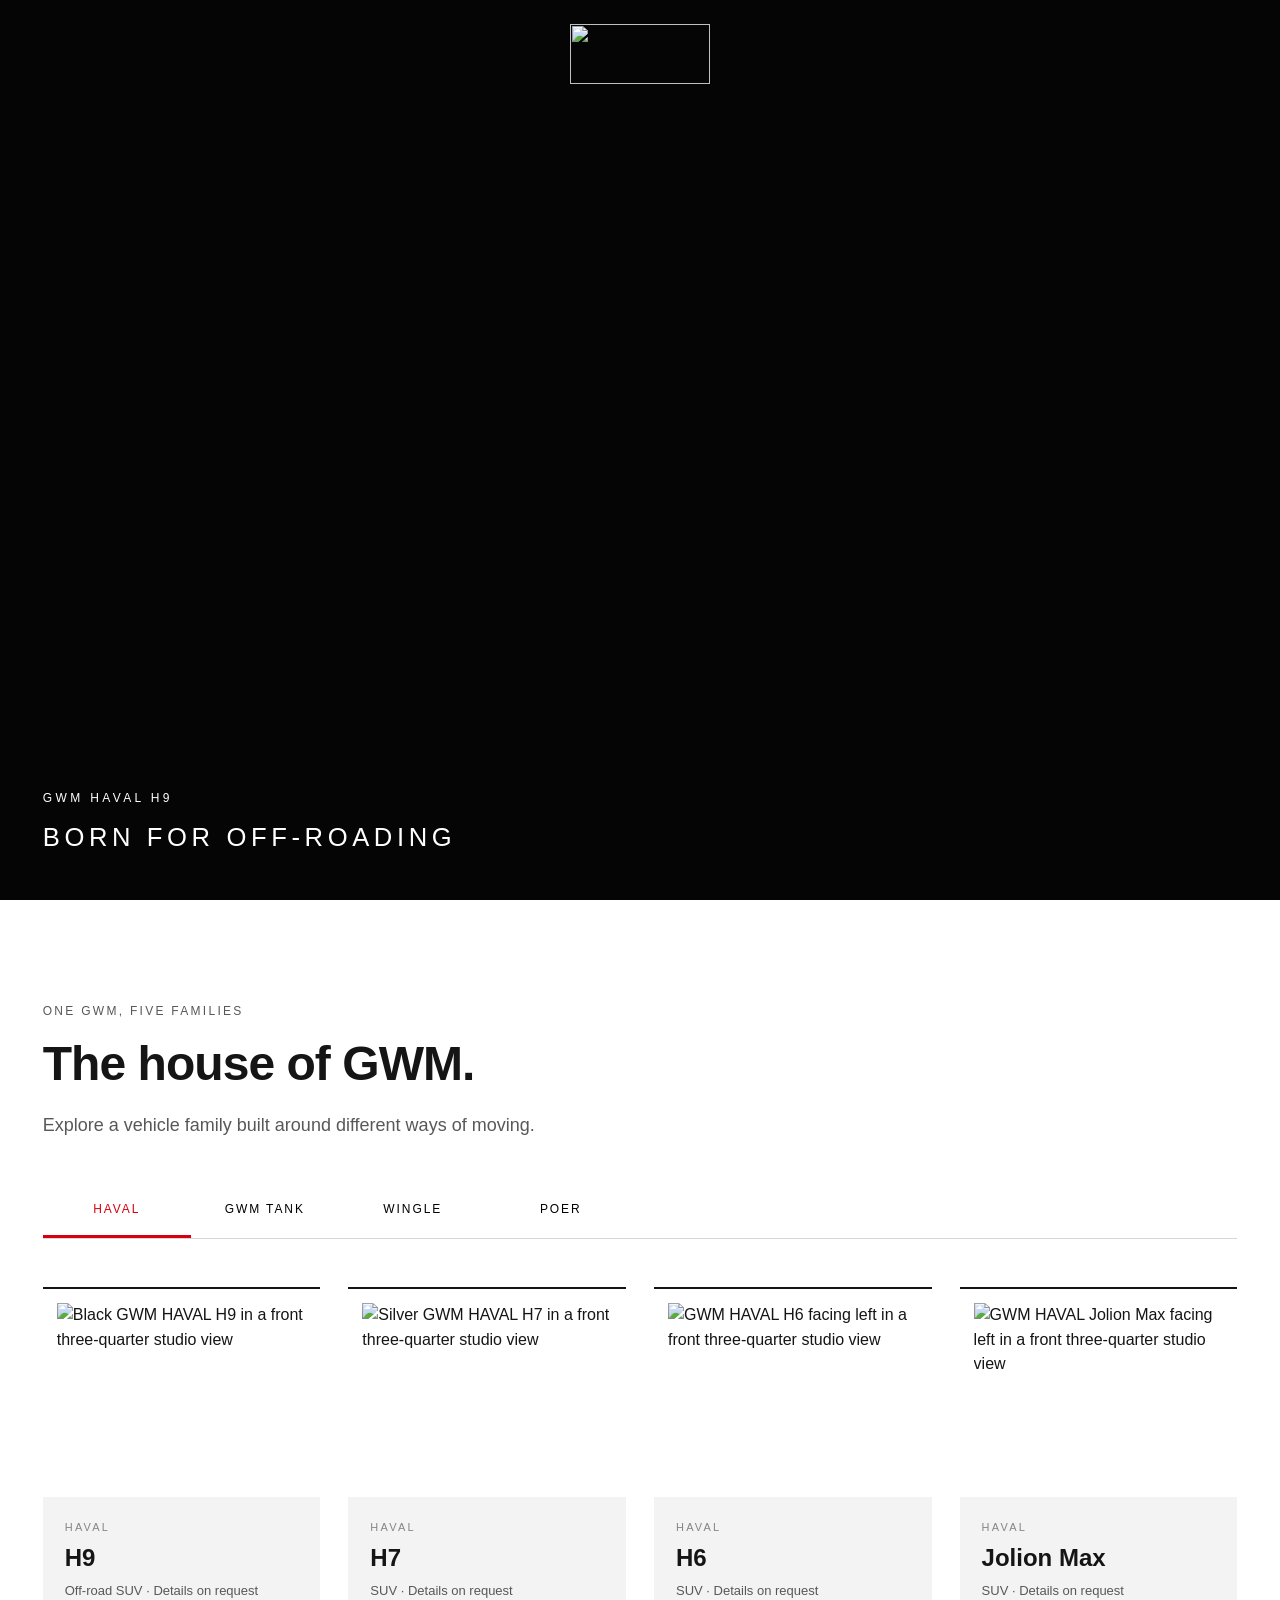
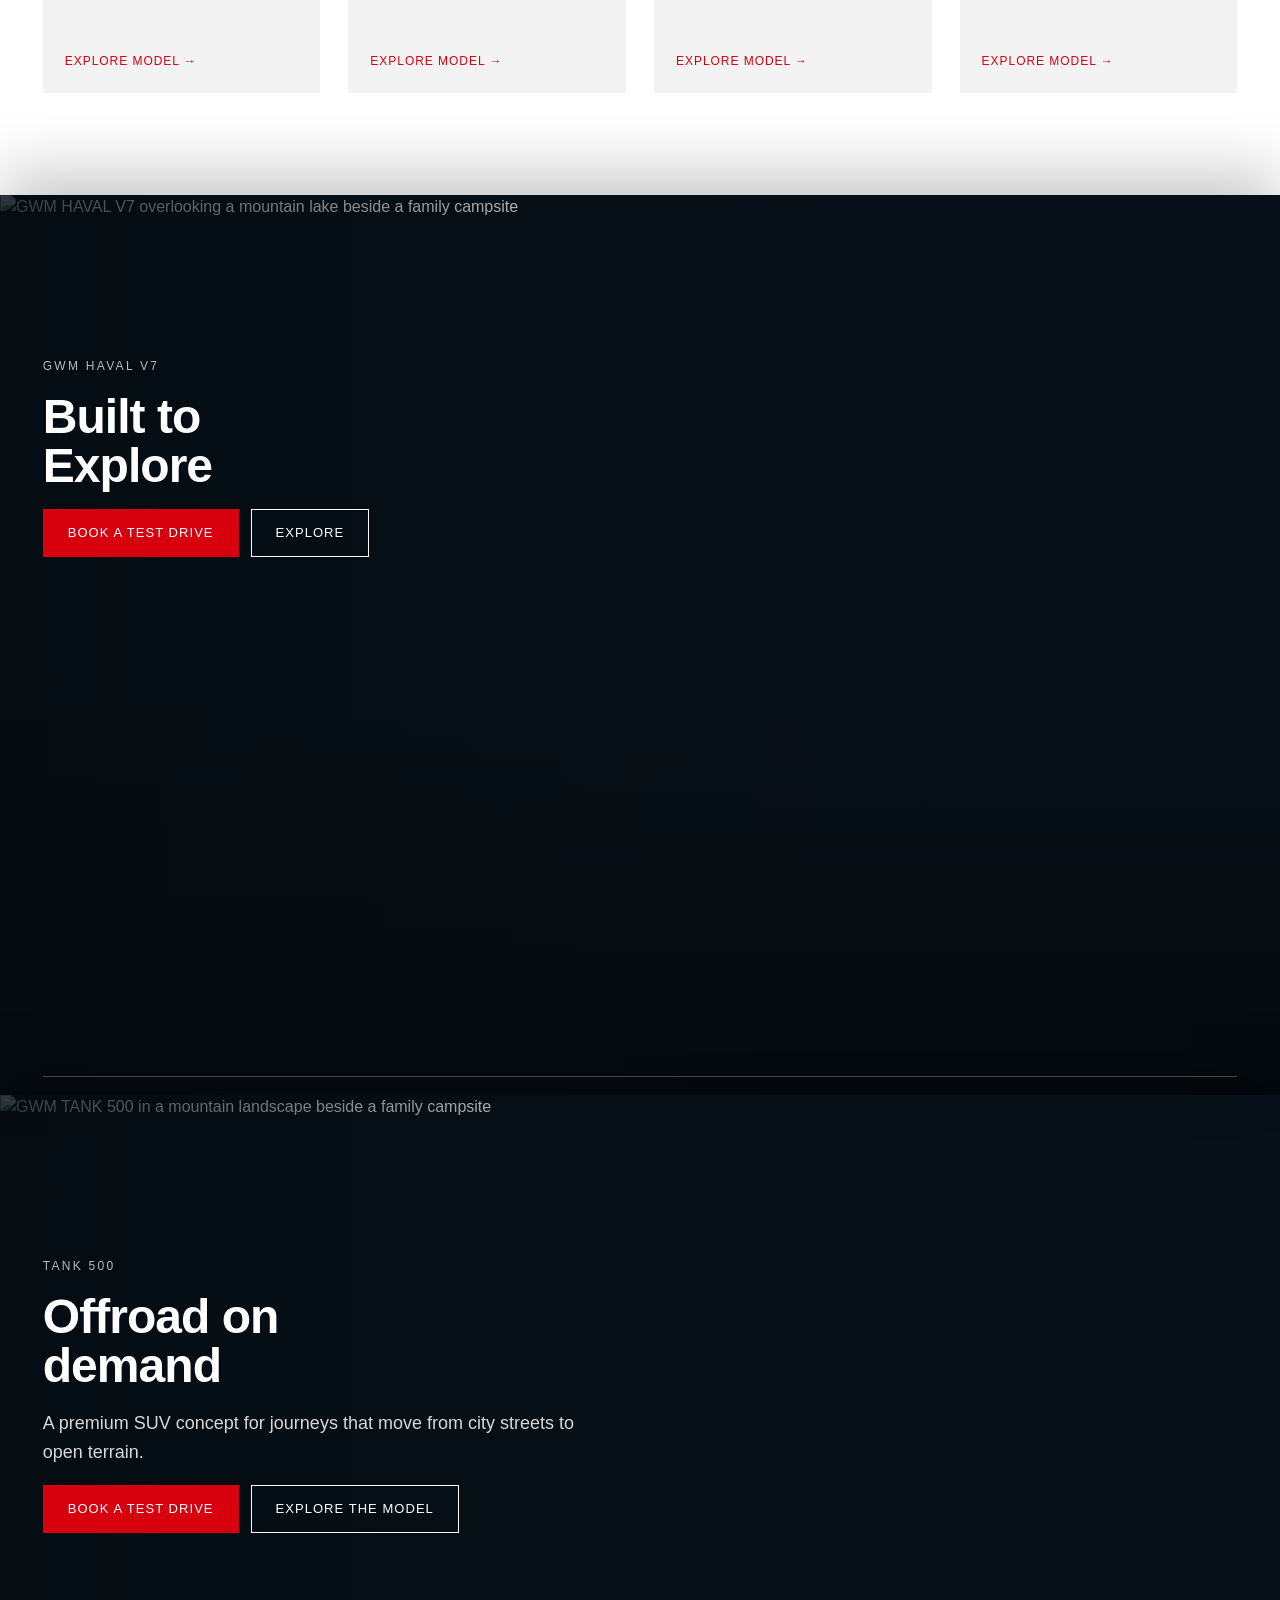
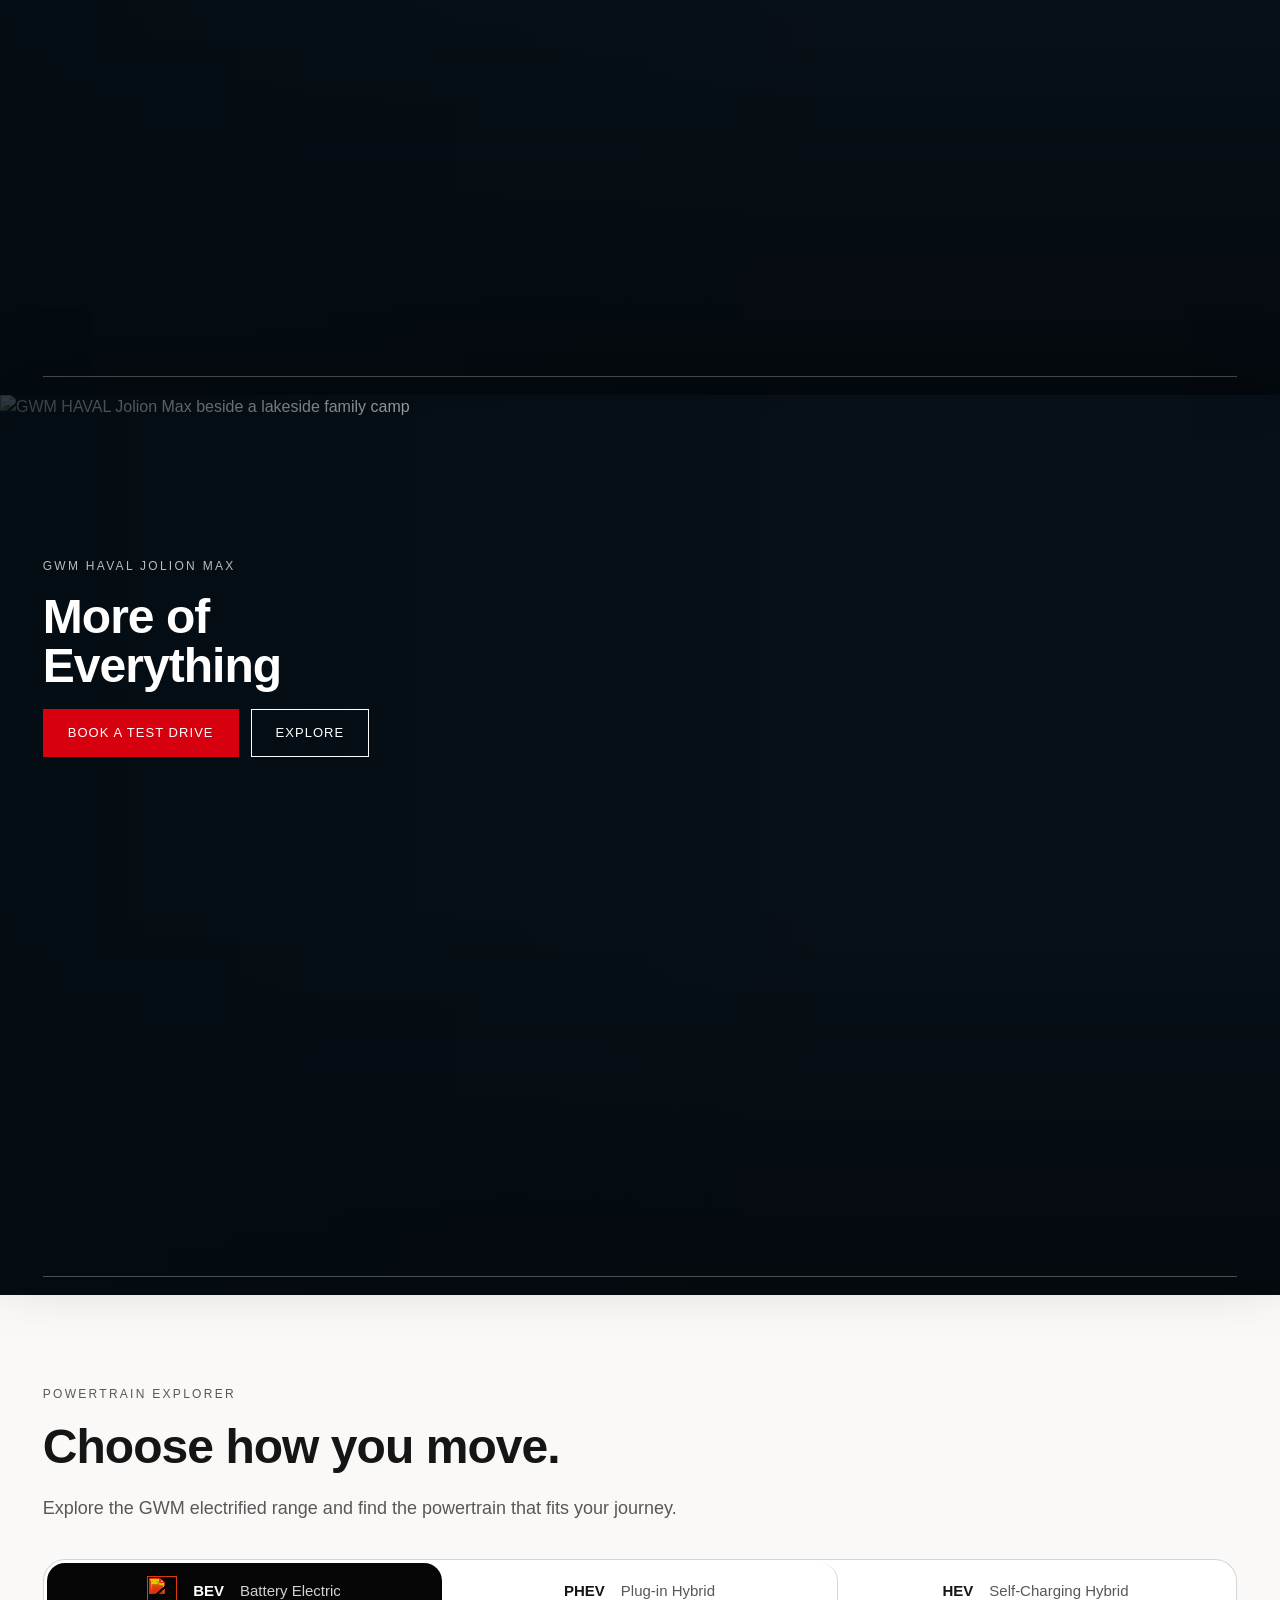
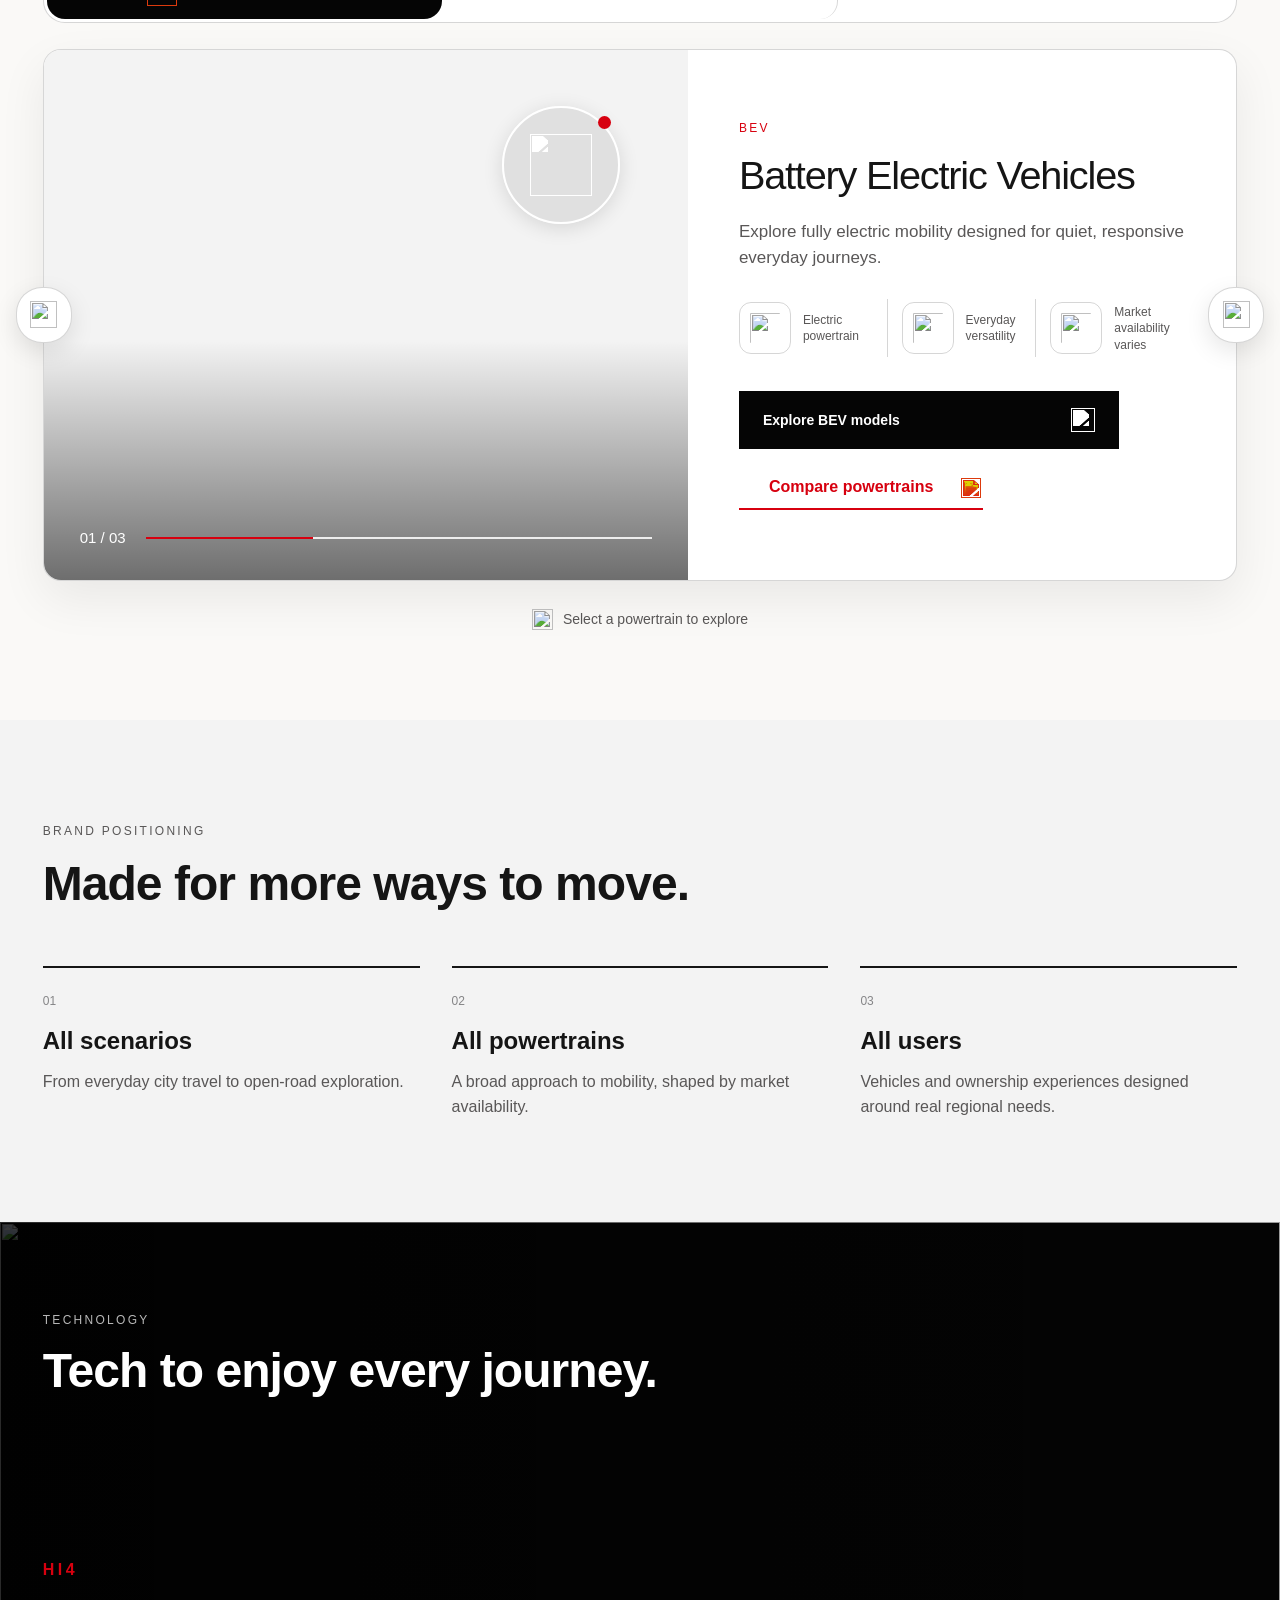
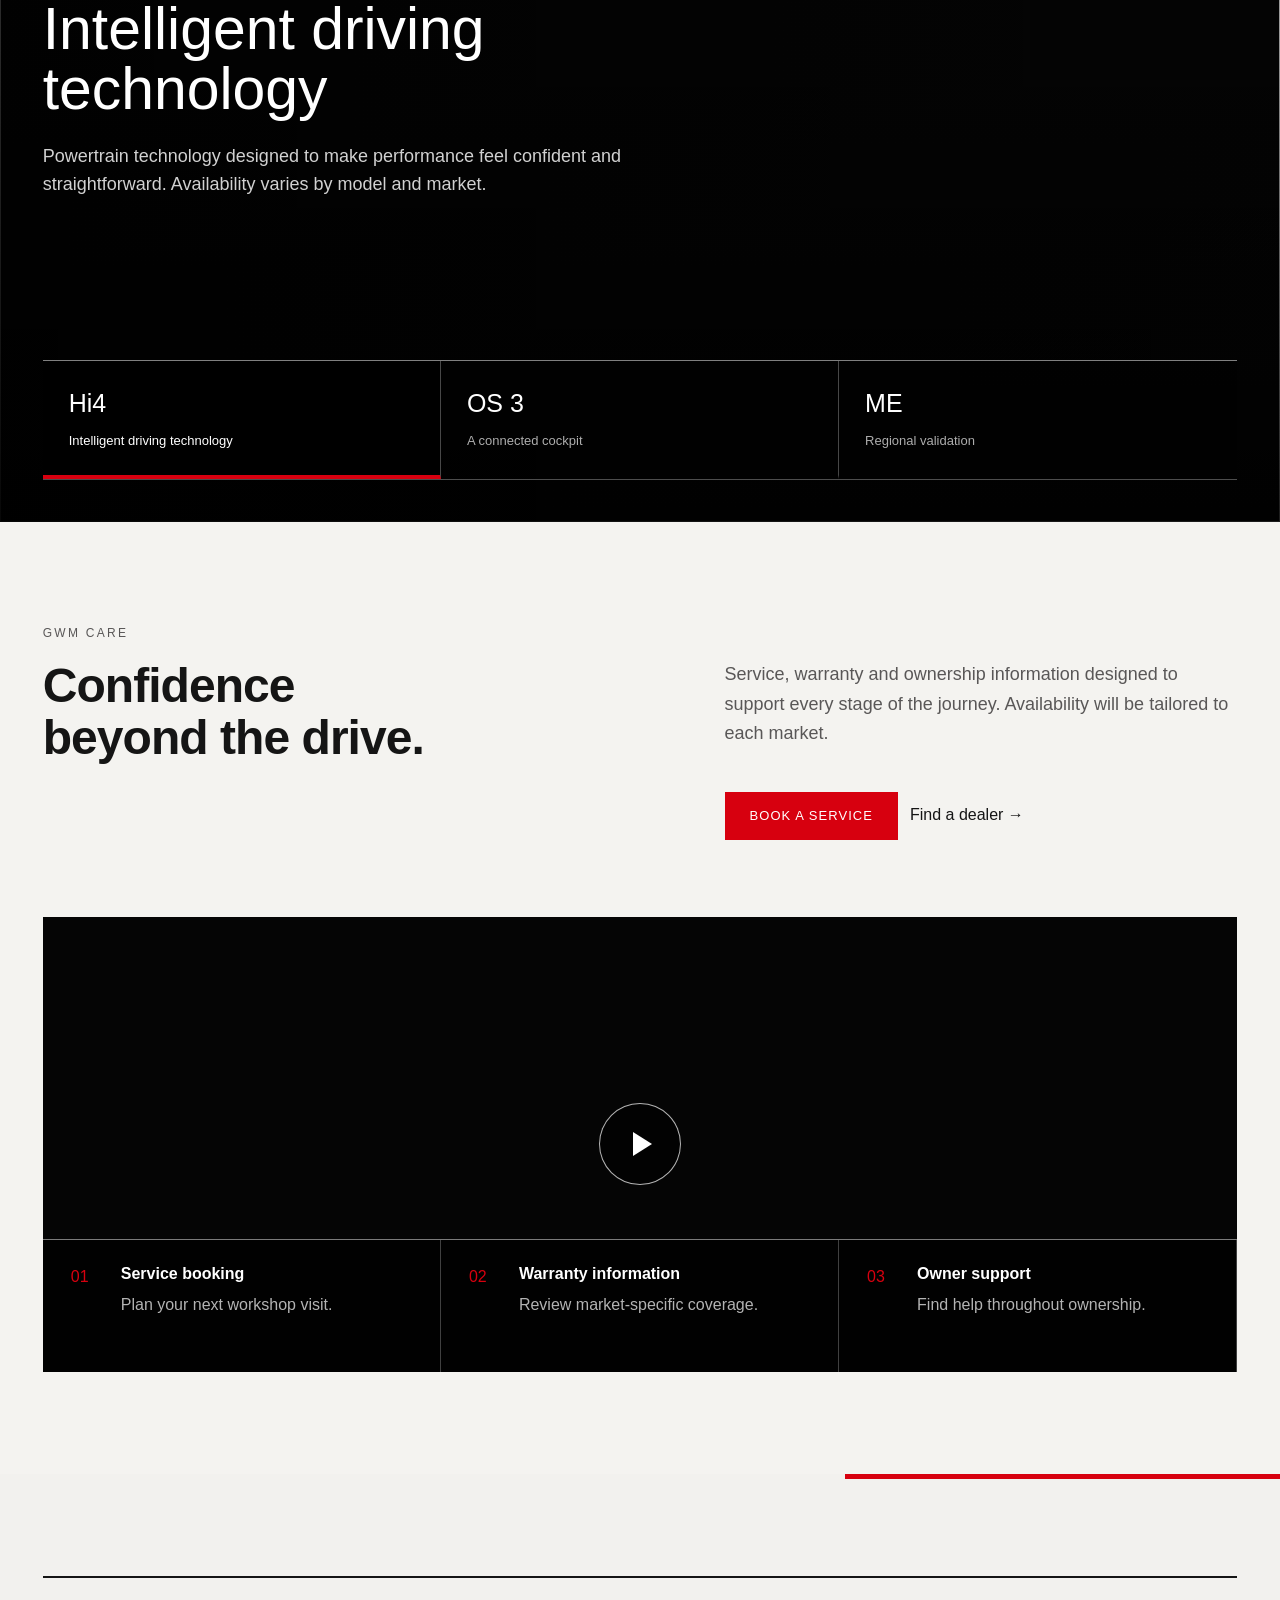
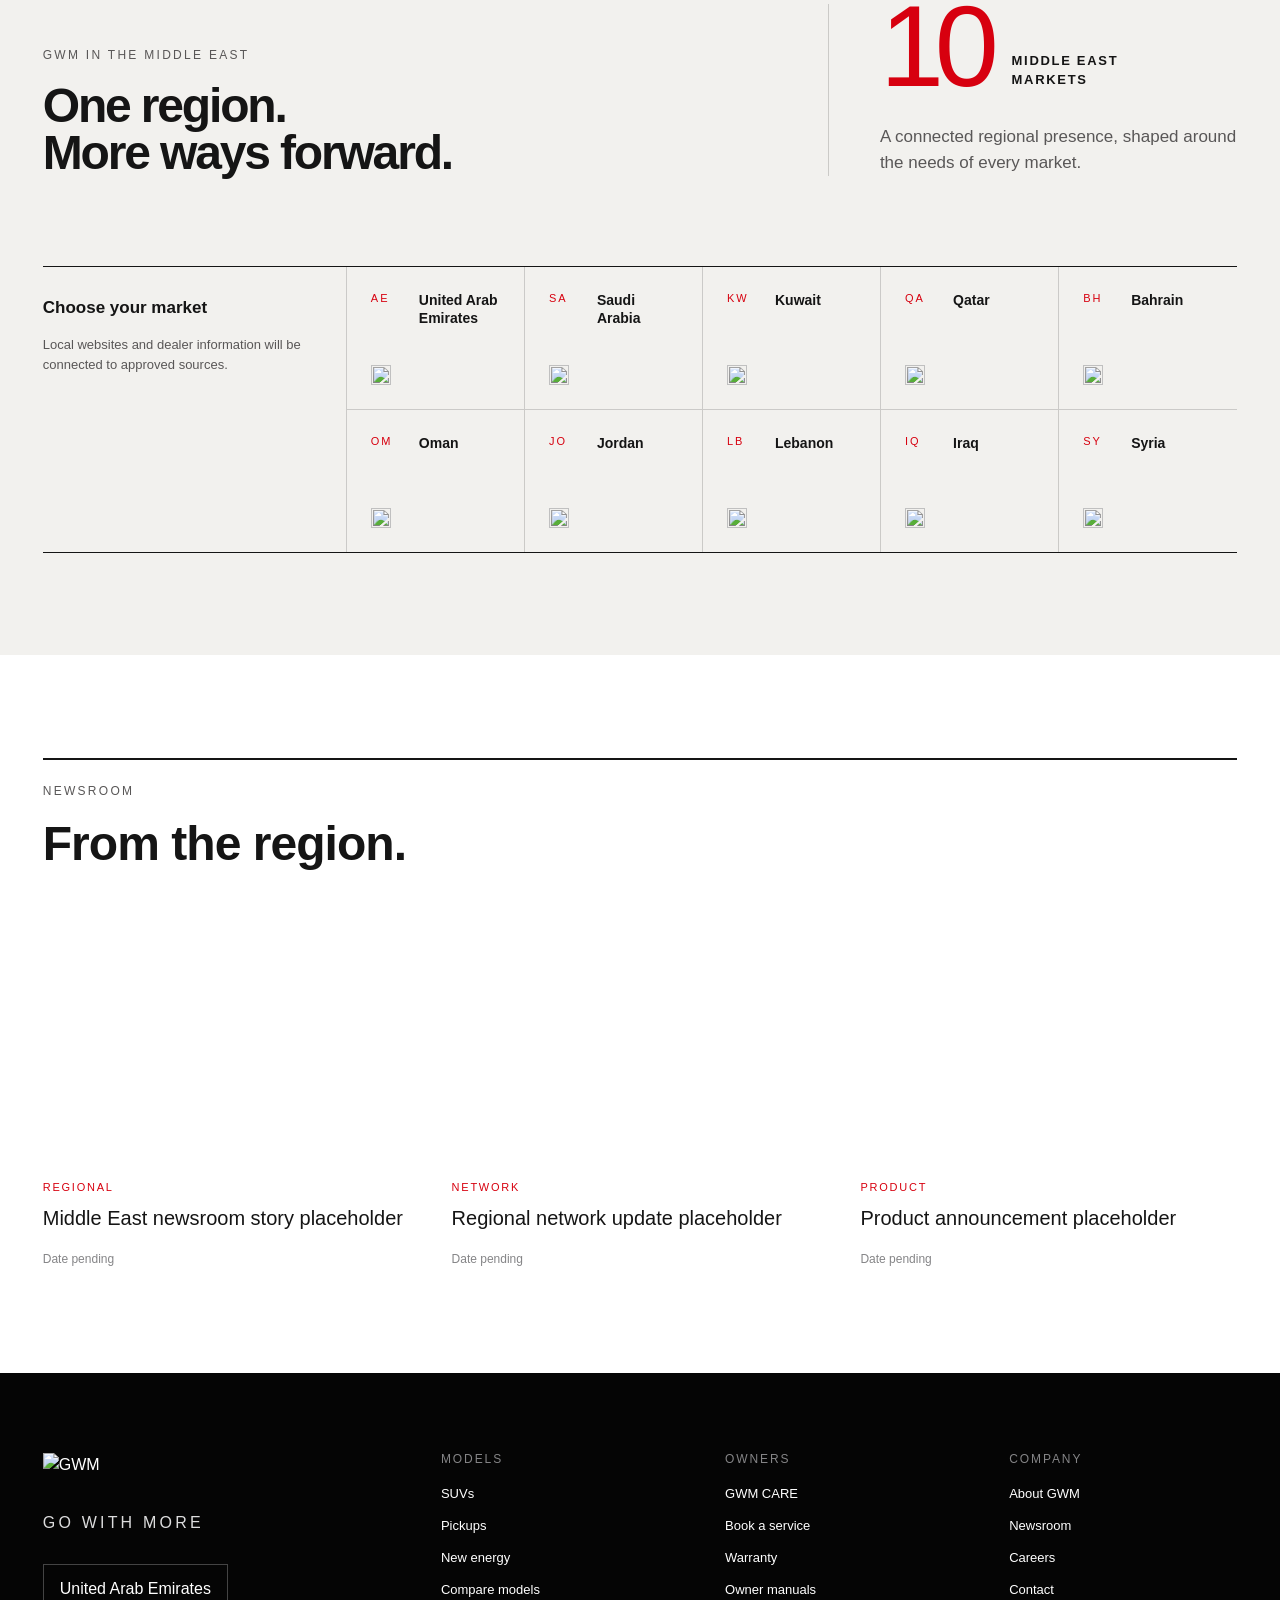
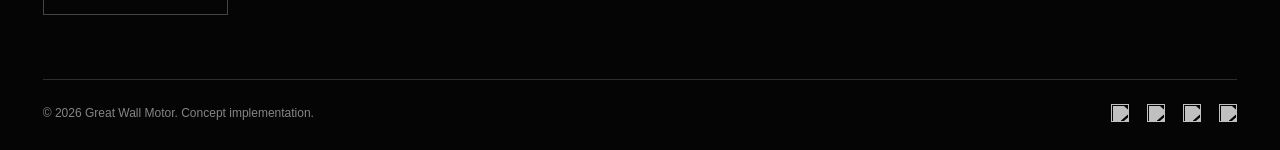
==== index.html @ 80695031 "Add files via upload" ====
<!doctype html>
<html lang="en">
<head>
  <meta charset="utf-8">
  <meta name="viewport" content="width=device-width, initial-scale=1">
  <meta name="description" content="GWM Middle East concept homepage">
  <title>GWM Middle East</title>
  <link rel="icon" href="assets/brand/gwm-logo-standard.png" type="image/png">
  <link rel="stylesheet" href="css/styles.css?v=40">
  <script src="js/app.js?v=40" defer></script>
</head>
<body class="intro-active">
  <a class="skip-link" href="#main-content">Skip to main content</a>

  <div class="intro-brand-logo" aria-hidden="true">
    <img src="assets/brand/gwm-logo-white.png" alt="" width="140" height="60">
  </div>

  <header class="site-header" data-header>
    <div class="site-header__inner">
      <button class="icon-button" type="button" aria-label="Open menu" aria-controls="site-menu" aria-expanded="false" data-menu-open>
        <img src="assets/icons/menu.svg" alt="" width="20" height="20">
      </button>
      <a class="site-logo" href="#top" aria-label="GWM Middle East home">
        <img class="site-logo__light" src="assets/brand/gwm-logo-white.png" alt="GWM" width="110" height="48">
        <img class="site-logo__dark" src="assets/brand/gwm-logo-standard.png" alt="GWM" width="110" height="48">
      </a>
      <nav class="desktop-nav" aria-label="Primary navigation">
        <a href="#vehicles">Vehicles</a>
        <a href="#owners">Owners</a>
        <a href="#regional-network">Fleet &amp; Business</a>
        <a href="#technology">Technology</a>
        <a href="#newsroom">Newsroom</a>
      </nav>
      <div class="site-header__actions">
        <button class="market-button" type="button" aria-label="Choose market" data-placeholder-action="Market websites are not connected in this prototype.">
          <img src="assets/icons/globe.svg" alt="" width="16" height="16">
        </button>
        <button class="language-button" type="button" aria-label="Switch to Arabic" data-language-toggle>عربي</button>
        <button class="icon-button header-search" type="button" aria-label="Search" data-placeholder-action="Search will be connected when an approved content source is available.">
          <img src="assets/icons/search.svg" alt="" width="20" height="20">
        </button>
        <button class="button button--header" type="button" data-test-drive>Book a test drive</button>
      </div>
    </div>
  </header>

  <aside class="site-menu" id="site-menu" aria-hidden="true" aria-label="Site menu" data-menu>
    <div class="site-menu__backdrop" data-menu-close></div>
    <div class="site-menu__panel" role="dialog" aria-modal="true" aria-labelledby="menu-title">
      <div class="site-menu__top">
        <button class="icon-button icon-button--dark" type="button" aria-label="Close menu" data-menu-close>
          <img src="assets/icons/close.svg" alt="" width="20" height="20">
        </button>
        <img src="assets/brand/gwm-logo-standard.png" alt="GWM" width="110" height="48">
      </div>
      <h2 class="visually-hidden" id="menu-title">Explore GWM Middle East</h2>
      <div class="site-menu__grid">
        <section>
          <p class="menu-heading">By family</p>
          <a href="#vehicles">HAVAL</a><a href="#vehicles">TANK</a><a href="#vehicles">WEY</a><a href="#vehicles">ORA</a><a href="#vehicles">POER</a>
        </section>
        <section>
          <p class="menu-heading">Explore</p>
          <a href="#vehicles">Vehicle range</a><a href="#powertrains">Powertrains</a><a href="#owners">GWM CARE</a><a href="#regional-network">Find a dealer</a>
        </section>
        <section>
          <p class="menu-heading">Middle East</p>
          <a href="#regional-network">Regional network</a><a href="#newsroom">Newsroom</a><a href="#footer">About GWM</a>
        </section>
      </div>
    </div>
  </aside>

  <main id="main-content">
    <section class="hero" id="top" aria-roledescription="carousel" aria-label="Featured GWM vehicles" data-carousel>
      <div class="hero__slides" aria-live="off">
        <article class="hero-slide is-active" data-slide>
          <video muted loop playsinline preload="metadata" poster="assets/images/haval-h9.jpg" aria-label="GWM HAVAL H9 driving sequence">
            <source src="assets/images/haval-h9-hero.m4v" type="video/mp4">
          </video>
          <div class="hero-slide__scrim"></div>
          <div class="hero-slide__content">
            <p class="eyebrow eyebrow--inverse">Go with more</p>
            <h1>Built for every road ahead.</h1>
            <p class="hero-slide__copy">Discover the GWM HAVAL H9, designed for confident family journeys and off-road exploration.</p>
            <div class="button-group">
              <button class="button" type="button" data-test-drive>Book a test drive</button>
              <a class="button button--outline" href="#vehicles">Explore the range</a>
            </div>
          </div>
          <div class="hero-slide__identity"><span>GWM HAVAL H9</span><strong>Born for Off-Roading</strong></div>
        </article>
        <article class="hero-slide" data-slide aria-hidden="true">
          <img src="assets/images/haval-v7.webp" alt="GWM HAVAL V7 driving through a desert landscape">
          <div class="hero-slide__scrim"></div>
          <div class="hero-slide__content">
            <p class="eyebrow eyebrow--inverse">Go with more</p>
            <h2>Designed to go beyond.</h2>
            <p class="hero-slide__copy">Meet the GWM HAVAL V7, a bold new expression of adventure for the Middle East.</p>
            <div class="button-group"><button class="button" type="button" data-test-drive>Book a test drive</button><a class="button button--outline" href="#vehicles">Explore the range</a></div>
          </div>
          <div class="hero-slide__identity"><span>GWM HAVAL V7</span><strong>Built to Explore</strong></div>
        </article>
        <article class="hero-slide" data-slide aria-hidden="true">
          <img src="assets/images/haval-jolion-max.jpg" alt="GWM HAVAL Jolion Max outside a modern building">
          <div class="hero-slide__scrim"></div>
          <div class="hero-slide__content">
            <p class="eyebrow eyebrow--inverse">Go with more</p>
            <h2>More for every day.</h2>
            <p class="hero-slide__copy">The GWM HAVAL Jolion Max brings contemporary design and everyday versatility together.</p>
            <div class="button-group"><button class="button" type="button" data-test-drive>Book a test drive</button><a class="button button--outline" href="#vehicles">Explore the range</a></div>
          </div>
          <div class="hero-slide__identity"><span>GWM HAVAL JOLION MAX</span><strong>More of Everything</strong></div>
        </article>
      </div>
      <div class="hero__controls" aria-label="Choose featured vehicle">
        <button class="is-active" type="button" aria-label="Show HAVAL H9" aria-current="true" data-slide-control="0"></button>
        <button type="button" aria-label="Show HAVAL V7" data-slide-control="1"></button>
        <button type="button" aria-label="Show HAVAL Jolion Max" data-slide-control="2"></button>
      </div>
    </section>

    <section class="vehicles section" id="vehicles" aria-labelledby="vehicles-title">
      <div class="container">
        <div class="section-heading"><p class="eyebrow">One GWM, five families</p><h2 id="vehicles-title">The house of GWM.</h2><p>Explore a vehicle family built around different ways of moving.</p></div>
        <div class="brand-tabs" role="tablist" aria-label="Vehicle family">
          <button id="brand-tab-haval" type="button" role="tab" aria-selected="true" aria-controls="vehicle-grid" data-brand="HAVAL">HAVAL</button>
          <button id="brand-tab-tank" type="button" role="tab" aria-selected="false" aria-controls="vehicle-grid" data-brand="TANK" tabindex="-1">GWM TANK</button>
          <button id="brand-tab-wingle" type="button" role="tab" aria-selected="false" aria-controls="vehicle-grid" data-brand="WINGLE" tabindex="-1">WINGLE</button>
          <button id="brand-tab-poer" type="button" role="tab" aria-selected="false" aria-controls="vehicle-grid" data-brand="POER" tabindex="-1">POER</button>
        </div>
        <div class="vehicle-grid" id="vehicle-grid" aria-live="polite" aria-labelledby="brand-tab-haval">
          <article class="vehicle-card" data-vehicle-brand="HAVAL"><img src="assets/images/catalog-haval-h9-studio.png" alt="Black GWM HAVAL H9 in a front three-quarter studio view" loading="lazy"><div><p>HAVAL</p><h3>H9</h3><span>Off-road SUV · Details on request</span><a href="product.html?model=h9">Explore model →</a></div></article>
          <article class="vehicle-card" data-vehicle-brand="HAVAL"><img src="assets/images/catalog-haval-h7-studio.png" alt="Silver GWM HAVAL H7 in a front three-quarter studio view" loading="lazy"><div><p>HAVAL</p><h3>H7</h3><span>SUV · Details on request</span><a href="product.html?model=h7">Explore model →</a></div></article>
          <article class="vehicle-card" data-vehicle-brand="HAVAL"><img src="assets/images/catalog-haval-h6-studio.png" alt="GWM HAVAL H6 facing left in a front three-quarter studio view" loading="lazy"><div><p>HAVAL</p><h3>H6</h3><span>SUV · Details on request</span><a href="product.html?model=h6">Explore model →</a></div></article>
          <article class="vehicle-card" data-vehicle-brand="HAVAL"><img src="assets/images/catalog-haval-jolion-max-studio.png" alt="GWM HAVAL Jolion Max facing left in a front three-quarter studio view" loading="lazy"><div><p>HAVAL</p><h3>Jolion Max</h3><span>SUV · Details on request</span><a href="product.html?model=jolion-max">Explore model →</a></div></article>

          <article class="vehicle-card" data-vehicle-brand="TANK" hidden><img src="assets/images/catalog-tank-300-studio.png" alt="GWM TANK 300 in a front three-quarter studio view" loading="lazy"><div><p>GWM TANK</p><h3>TANK 300</h3><span>SUV · Details on request</span><a href="product.html?model=tank-300">Explore model →</a></div></article>
          <article class="vehicle-card" data-vehicle-brand="TANK" hidden><img src="assets/images/catalog-tank-400-studio.png" alt="GWM TANK 400 facing left in a front three-quarter studio view" loading="lazy"><div><p>GWM TANK</p><h3>TANK 400</h3><span>SUV · Details on request</span><a href="product.html?model=tank-400">Explore model →</a></div></article>
          <article class="vehicle-card" data-vehicle-brand="TANK" hidden><img src="assets/images/catalog-tank-500-studio.png" alt="GWM TANK 500 in a front three-quarter studio view" loading="lazy"><div><p>GWM TANK</p><h3>TANK 500</h3><span>Premium SUV · Details on request</span><a href="product.html?model=tank-500">Explore model →</a></div></article>
          <article class="vehicle-card" data-vehicle-brand="TANK" hidden><img src="assets/images/catalog-tank-700-studio.png" alt="GWM TANK 700 facing left in a front three-quarter studio view" loading="lazy"><div><p>GWM TANK</p><h3>TANK 700</h3><span>SUV · Details on request</span><a href="product.html?model=tank-700">Explore model →</a></div></article>

          <article class="vehicle-card" data-vehicle-brand="WINGLE" hidden><img src="assets/images/catalog-wingle-5-studio.png" alt="GWM Wingle 5 facing left in a front three-quarter studio view" loading="lazy"><div><p>WINGLE</p><h3>Wingle 5</h3><span>Pickup · Details on request</span><a href="product.html?model=wingle-5">Explore model →</a></div></article>
          <article class="vehicle-card" data-vehicle-brand="WINGLE" hidden><img src="assets/images/catalog-wingle-7-studio.png" alt="GWM Wingle 7 facing left in a front three-quarter studio view" loading="lazy"><div><p>WINGLE</p><h3>Wingle 7</h3><span>Pickup · Details on request</span><a href="product.html?model=wingle-7">Explore model →</a></div></article>

          <article class="vehicle-card" data-vehicle-brand="POER" hidden><img src="assets/images/catalog-poer-hi4-t-studio.png" alt="GWM POER Hi4-T facing left in a front three-quarter studio view" loading="lazy"><div><p>POER</p><h3>Hi4-T</h3><span>Pickup · Details on request</span><a href="product.html?model=poer-hi4-t">Explore model →</a></div></article>
          <article class="vehicle-card" data-vehicle-brand="POER" hidden><img src="assets/images/catalog-cannon-phev-studio.png" alt="GWM Cannon PHEV facing left in a front three-quarter studio view" loading="lazy"><div><p>POER</p><h3>Cannon PHEV</h3><span>Pickup · Details on request</span><a href="product.html?model=cannon-phev">Explore model →</a></div></article>
          <article class="vehicle-card" data-vehicle-brand="POER" hidden><img src="assets/images/catalog-king-kong-cannon-studio.png" alt="GWM King Kong Cannon facing left in a front three-quarter studio view" loading="lazy"><div><p>POER</p><h3>King Kong Cannon</h3><span>Pickup · Details on request</span><a href="product.html?model=king-kong-cannon">Explore model →</a></div></article>
          <article class="vehicle-card" data-vehicle-brand="POER" hidden><img src="assets/images/catalog-artillery-studio.png" alt="GWM Artillery facing left in a front three-quarter studio view" loading="lazy"><div><p>POER</p><h3>Artillery</h3><span>Pickup · Details on request</span><a href="product.html?model=artillery">Explore model →</a></div></article>
        </div>
      </div>
    </section>

    <section class="showcase-stack" aria-label="Featured GWM vehicles">
      <article class="showcase-stack__panel" aria-labelledby="v7-title">
        <img src="assets/images/showcase-haval-v7-lifestyle.png" alt="GWM HAVAL V7 overlooking a mountain lake beside a family campsite" loading="lazy">
        <div class="showcase-stack__scrim"></div>
        <div class="showcase-stack__content">
          <p class="eyebrow eyebrow--inverse">GWM HAVAL V7</p>
          <h2 id="v7-title">Built to Explore</h2>
          <div class="button-group"><button class="button" type="button" data-test-drive>Book a test drive</button><a class="button button--outline" href="#vehicles">Explore</a></div>
        </div>
      </article>

      <article class="showcase-stack__panel" aria-labelledby="tank-title">
        <img src="assets/images/showcase-tank-500-lifestyle.png" alt="GWM TANK 500 in a mountain landscape beside a family campsite" loading="lazy">
        <div class="showcase-stack__scrim"></div>
        <div class="showcase-stack__content">
          <p class="eyebrow eyebrow--inverse">TANK 500</p>
          <h2 id="tank-title">Offroad on demand</h2>
          <p>A premium SUV concept for journeys that move from city streets to open terrain.</p>
          <div class="button-group"><button class="button" type="button" data-test-drive>Book a test drive</button><a class="button button--outline" href="#vehicles">Explore the model</a></div>
        </div>
      </article>

      <article class="showcase-stack__panel" aria-labelledby="jolion-title">
        <img src="assets/images/showcase-jolion-max-lifestyle.png" alt="GWM HAVAL Jolion Max beside a lakeside family camp" loading="lazy">
        <div class="showcase-stack__scrim"></div>
        <div class="showcase-stack__content">
          <p class="eyebrow eyebrow--inverse">GWM HAVAL JOLION MAX</p>
          <h2 id="jolion-title">More of Everything</h2>
          <div class="button-group"><button class="button" type="button" data-test-drive>Book a test drive</button><a class="button button--outline" href="#vehicles">Explore</a></div>
        </div>
      </article>
    </section>

    <section class="powertrains section" id="powertrains" aria-labelledby="powertrain-title" data-powertrain-explorer>
      <div class="container">
        <div class="section-heading powertrains__heading"><p class="eyebrow">Powertrain explorer</p><h2 id="powertrain-title">Choose how you move.</h2><p>Explore the GWM electrified range and find the powertrain that fits your journey.</p></div>

        <div class="powertrain-tabs" role="tablist" aria-label="Choose a powertrain">
          <button type="button" role="tab" aria-selected="true" aria-controls="powertrain-bev" id="powertrain-tab-bev" data-powertrain-tab="0"><img src="assets/icons/powertrain-bolt.svg" alt=""><strong>BEV</strong><span>Battery Electric</span></button>
          <button type="button" role="tab" aria-selected="false" aria-controls="powertrain-phev" id="powertrain-tab-phev" data-powertrain-tab="1" tabindex="-1"><img src="assets/icons/powertrain-engine-plug.svg" alt=""><strong>PHEV</strong><span>Plug-in Hybrid</span></button>
          <button type="button" role="tab" aria-selected="false" aria-controls="powertrain-hev" id="powertrain-tab-hev" data-powertrain-tab="2" tabindex="-1"><img src="assets/icons/powertrain-engine.svg" alt=""><strong>HEV</strong><span>Self-Charging Hybrid</span></button>
        </div>

        <div class="powertrain-stage">
          <button class="powertrain-stage__arrow powertrain-stage__arrow--previous" type="button" aria-label="Previous powertrain" data-powertrain-previous><img src="assets/icons/arrow-left.svg" alt=""></button>

          <article class="powertrain-panel is-active" id="powertrain-bev" role="tabpanel" aria-labelledby="powertrain-tab-bev" data-powertrain-panel="0">
            <figure class="powertrain-panel__media"><img src="assets/images/haval-jolion-pro.jpg" alt="GWM vehicle travelling on an open road" loading="lazy"><span class="powertrain-panel__badge" aria-hidden="true"><img src="assets/icons/powertrain-battery.svg" alt=""></span><figcaption><span>01 / 03</span><i aria-hidden="true"></i></figcaption></figure>
            <div class="powertrain-panel__content"><p class="eyebrow powertrain-panel__label">BEV</p><h3>Battery Electric Vehicles</h3><p>Explore fully electric mobility designed for quiet, responsive everyday journeys.</p><ul><li><img src="assets/icons/powertrain-battery.svg" alt=""><span>Electric<br>powertrain</span></li><li><img src="assets/icons/powertrain-leaf.svg" alt=""><span>Everyday<br>versatility</span></li><li><img src="assets/icons/powertrain-charge.svg" alt=""><span>Market availability<br>varies</span></li></ul><a class="powertrain-panel__cta" href="#vehicles"><span>Explore BEV models</span><img src="assets/icons/arrow-right.svg" alt=""></a><button class="powertrain-panel__compare" type="button" data-placeholder-action="Powertrain comparison details are awaiting approved regional content."><span>Compare powertrains</span><img src="assets/icons/arrow-right.svg" alt=""></button></div>
          </article>

          <article class="powertrain-panel" id="powertrain-phev" role="tabpanel" aria-labelledby="powertrain-tab-phev" data-powertrain-panel="1" hidden>
            <figure class="powertrain-panel__media"><img src="assets/images/poer.jpg" alt="GWM pickup travelling through open terrain" loading="lazy"><span class="powertrain-panel__badge" aria-hidden="true"><img src="assets/icons/powertrain-engine-plug.svg" alt=""></span><figcaption><span>02 / 03</span><i aria-hidden="true"></i></figcaption></figure>
            <div class="powertrain-panel__content"><p class="eyebrow powertrain-panel__label">PHEV</p><h3>Plug-in Hybrid Vehicles</h3><p>The best of both worlds. Drive on electric power for everyday journeys, with petrol support when you need to go further.</p><ul><li><img src="assets/icons/powertrain-bolt.svg" alt=""><span>Electric<br>+ Petrol</span></li><li><img src="assets/icons/powertrain-leaf.svg" alt=""><span>Flexible<br>Range</span></li><li><img src="assets/icons/powertrain-plug.svg" alt=""><span>Plug-in<br>Charging</span></li></ul><a class="powertrain-panel__cta" href="#vehicles"><span>Explore PHEV models</span><img src="assets/icons/arrow-right.svg" alt=""></a><button class="powertrain-panel__compare" type="button" data-placeholder-action="Powertrain comparison details are awaiting approved regional content."><span>Compare powertrains</span><img src="assets/icons/arrow-right.svg" alt=""></button></div>
          </article>

          <article class="powertrain-panel" id="powertrain-hev" role="tabpanel" aria-labelledby="powertrain-tab-hev" data-powertrain-panel="2" hidden>
            <figure class="powertrain-panel__media"><img src="assets/images/haval-h6.jpg" alt="GWM HAVAL vehicle on the road" loading="lazy"><span class="powertrain-panel__badge" aria-hidden="true"><img src="assets/icons/powertrain-engine.svg" alt=""></span><figcaption><span>03 / 03</span><i aria-hidden="true"></i></figcaption></figure>
            <div class="powertrain-panel__content"><p class="eyebrow powertrain-panel__label">HEV</p><h3>Self-Charging Hybrid Vehicles</h3><p>No plugs, no fuss. Petrol and electric power work together seamlessly for efficient, confident everyday driving.</p><ul><li><img src="assets/icons/powertrain-cycle.svg" alt=""><span>Self-Charging</span></li><li><img src="assets/icons/powertrain-fuel.svg" alt=""><span>Lower<br>Fuel Use</span></li><li><img src="assets/icons/powertrain-steering.svg" alt=""><span>Smooth<br>Hybrid Drive</span></li></ul><a class="powertrain-panel__cta" href="#vehicles"><span>Explore HEV models</span><img src="assets/icons/arrow-right.svg" alt=""></a><button class="powertrain-panel__compare" type="button" data-placeholder-action="Powertrain comparison details are awaiting approved regional content."><span>Compare powertrains</span><img src="assets/icons/arrow-right.svg" alt=""></button></div>
          </article>

          <button class="powertrain-stage__arrow powertrain-stage__arrow--next" type="button" aria-label="Next powertrain" data-powertrain-next><img src="assets/icons/arrow-right.svg" alt=""></button>
        </div>
        <p class="powertrains__hint"><img src="assets/icons/info-circle.svg" alt="">Select a powertrain to explore</p>
      </div>
    </section>

    <section class="pillars section section--soft" aria-labelledby="pillars-title">
      <div class="container">
        <div class="section-heading"><p class="eyebrow">Brand positioning</p><h2 id="pillars-title">Made for more ways to move.</h2></div>
        <ol class="pillar-grid"><li><span>01</span><h3>All scenarios</h3><p>From everyday city travel to open-road exploration.</p></li><li><span>02</span><h3>All powertrains</h3><p>A broad approach to mobility, shaped by market availability.</p></li><li><span>03</span><h3>All users</h3><p>Vehicles and ownership experiences designed around real regional needs.</p></li></ol>
      </div>
    </section>

    <section class="technology" id="technology" aria-labelledby="technology-title" data-technology-tabs>
      <div class="technology__backgrounds" aria-hidden="true">
        <img class="is-active" src="assets/images/technology-hi4-intelligent-driving.png" alt="" data-technology-background="0">
        <img src="assets/images/technology-os3-connected-cockpit-v2.png" alt="" loading="lazy" data-technology-background="1">
        <img src="assets/images/technology-me-regional-validation.png" alt="" loading="lazy" data-technology-background="2">
      </div>
      <div class="technology__scrim"></div>
      <div class="container technology__inner">
        <header class="technology__intro"><p class="eyebrow eyebrow--inverse">Technology</p><h2 id="technology-title">Tech to enjoy every journey.</h2></header>

        <div class="technology__panels" aria-live="polite">
          <article class="technology__panel is-active" id="technology-hi4" role="tabpanel" aria-labelledby="technology-tab-hi4" data-technology-panel="0">
            <p class="technology__code">Hi4</p><h3>Intelligent driving technology</h3><p>Powertrain technology designed to make performance feel confident and straightforward. Availability varies by model and market.</p>
          </article>
          <article class="technology__panel" id="technology-os3" role="tabpanel" aria-labelledby="technology-tab-os3" data-technology-panel="1" hidden>
            <p class="technology__code">OS 3</p><h3>A connected cockpit</h3><p>A digital in-vehicle experience designed to keep essential information and controls within easy reach. Features vary by model and market.</p>
          </article>
          <article class="technology__panel" id="technology-me" role="tabpanel" aria-labelledby="technology-tab-me" data-technology-panel="2" hidden>
            <p class="technology__code">ME</p><h3>Regional validation</h3><p>Vehicle testing and validation shaped around the demands of Middle East journeys. Approved regional details are pending.</p>
          </article>
        </div>

        <div class="technology__tabs" role="tablist" aria-label="Technology topics">
          <button type="button" role="tab" aria-selected="true" aria-controls="technology-hi4" id="technology-tab-hi4" data-technology-tab="0"><strong>Hi4</strong><span>Intelligent driving technology</span></button>
          <button type="button" role="tab" aria-selected="false" aria-controls="technology-os3" id="technology-tab-os3" data-technology-tab="1" tabindex="-1"><strong>OS 3</strong><span>A connected cockpit</span></button>
          <button type="button" role="tab" aria-selected="false" aria-controls="technology-me" id="technology-tab-me" data-technology-tab="2" tabindex="-1"><strong>ME</strong><span>Regional validation</span></button>
        </div>
      </div>
    </section>

    <section class="care" id="owners" aria-labelledby="care-title">
      <div class="container care__inner">
        <div class="care__content">
          <p class="eyebrow">GWM CARE</p>
          <h2 id="care-title">Confidence beyond the drive.</h2>
          <p>Service, warranty and ownership information designed to support every stage of the journey. Availability will be tailored to each market.</p>
          <div class="button-group">
            <button class="button button--primary" type="button" data-placeholder-action="Service booking is not connected in this prototype.">Book a service</button>
            <button class="text-link" type="button" data-placeholder-action="Dealer search is not connected in this prototype.">Find a dealer →</button>
          </div>
        </div>

        <figure class="care__visual">
          <video class="care__media" preload="metadata" playsinline poster="assets/images/gwm-care-service-thumbnail-enhanced.png" data-care-video aria-label="GWM localized service guarantee video">
            <source src="assets/videos/gwm-localized-service-guarantee-web.m4v" type="video/mp4">
            Your browser does not support embedded video.
          </video>

          <button class="care__play" type="button" data-care-play aria-label="Play GWM CARE video">
            <span aria-hidden="true"></span>
          </button>

          <dl class="care__services" aria-label="Ownership support areas" data-care-details>
            <div><dt>01</dt><dd><strong>Service booking</strong><span>Plan your next workshop visit.</span></dd></div>
            <div><dt>02</dt><dd><strong>Warranty information</strong><span>Review market-specific coverage.</span></dd></div>
            <div><dt>03</dt><dd><strong>Owner support</strong><span>Find help throughout ownership.</span></dd></div>
          </dl>
        </figure>
      </div>
    </section>

    <section class="network section" id="regional-network" aria-labelledby="network-title">
      <div class="container network__inner">
        <header class="network__intro">
          <div class="network__heading">
            <p class="eyebrow">GWM in the Middle East</p>
            <h2 id="network-title">One region.<br>More ways forward.</h2>
          </div>
          <div class="network__summary" aria-label="Ten Middle East markets">
            <strong>10</strong>
            <span>Middle East<br>markets</span>
            <p>A connected regional presence, shaped around the needs of every market.</p>
          </div>
        </header>

        <div class="network__directory">
          <div class="network__directory-heading">
            <p>Choose your market</p>
            <span>Local websites and dealer information will be connected to approved sources.</span>
          </div>
          <ul class="market-list" aria-label="Middle East markets">
            <li><button type="button" data-placeholder-action="The United Arab Emirates market website is not connected in this prototype."><span>AE</span><strong>United Arab Emirates</strong><img src="assets/icons/arrow-up-right.svg" alt="" aria-hidden="true"></button></li>
            <li><button type="button" data-placeholder-action="The Saudi Arabia market website is not connected in this prototype."><span>SA</span><strong>Saudi Arabia</strong><img src="assets/icons/arrow-up-right.svg" alt="" aria-hidden="true"></button></li>
            <li><button type="button" data-placeholder-action="The Kuwait market website is not connected in this prototype."><span>KW</span><strong>Kuwait</strong><img src="assets/icons/arrow-up-right.svg" alt="" aria-hidden="true"></button></li>
            <li><button type="button" data-placeholder-action="The Qatar market website is not connected in this prototype."><span>QA</span><strong>Qatar</strong><img src="assets/icons/arrow-up-right.svg" alt="" aria-hidden="true"></button></li>
            <li><button type="button" data-placeholder-action="The Bahrain market website is not connected in this prototype."><span>BH</span><strong>Bahrain</strong><img src="assets/icons/arrow-up-right.svg" alt="" aria-hidden="true"></button></li>
            <li><button type="button" data-placeholder-action="The Oman market website is not connected in this prototype."><span>OM</span><strong>Oman</strong><img src="assets/icons/arrow-up-right.svg" alt="" aria-hidden="true"></button></li>
            <li><button type="button" data-placeholder-action="The Jordan market website is not connected in this prototype."><span>JO</span><strong>Jordan</strong><img src="assets/icons/arrow-up-right.svg" alt="" aria-hidden="true"></button></li>
            <li><button type="button" data-placeholder-action="The Lebanon market website is not connected in this prototype."><span>LB</span><strong>Lebanon</strong><img src="assets/icons/arrow-up-right.svg" alt="" aria-hidden="true"></button></li>
            <li><button type="button" data-placeholder-action="The Iraq market website is not connected in this prototype."><span>IQ</span><strong>Iraq</strong><img src="assets/icons/arrow-up-right.svg" alt="" aria-hidden="true"></button></li>
            <li><button type="button" data-placeholder-action="The Syria market website is not connected in this prototype."><span>SY</span><strong>Syria</strong><img src="assets/icons/arrow-up-right.svg" alt="" aria-hidden="true"></button></li>
          </ul>
        </div>
      </div>
    </section>

    <section class="news section" id="newsroom" aria-labelledby="news-title">
      <div class="container"><div class="section-heading section-heading--rule"><p class="eyebrow">Newsroom</p><h2 id="news-title">From the region.</h2></div><div class="news-grid"><article><img src="assets/images/tank-300.jpg" alt="GWM TANK 300" loading="lazy"><p>Regional</p><h3>Middle East newsroom story placeholder</h3><span>Date pending</span></article><article><img src="assets/images/haval-jolion-pro.jpg" alt="GWM HAVAL Jolion Pro" loading="lazy"><p>Network</p><h3>Regional network update placeholder</h3><span>Date pending</span></article><article><img src="assets/images/tank-500.jpg" alt="GWM TANK 500" loading="lazy"><p>Product</p><h3>Product announcement placeholder</h3><span>Date pending</span></article></div></div>
    </section>

  </main>

  <footer class="footer" id="footer">
    <div class="container footer__grid"><div class="footer__brand"><img src="assets/brand/gwm-logo-white.png" alt="GWM" width="136" height="60"><p>Go with more</p><button type="button" data-placeholder-action="Market websites are not connected in this prototype.">United Arab Emirates</button></div><nav aria-label="Model links"><h2>Models</h2><a href="#vehicles">SUVs</a><a href="#vehicles">Pickups</a><a href="#powertrains">New energy</a><a href="#vehicles">Compare models</a></nav><nav aria-label="Owner links"><h2>Owners</h2><a href="#owners">GWM CARE</a><a href="#owners">Book a service</a><a href="#owners">Warranty</a><a href="#owners">Owner manuals</a></nav><nav aria-label="Company links"><h2>Company</h2><a href="#regional-network">About GWM</a><a href="#newsroom">Newsroom</a><a href="#footer">Careers</a><a href="#footer">Contact</a></nav></div>
    <div class="container footer__bottom"><p>© 2026 Great Wall Motor. Concept implementation.</p><div class="social-links"><a href="#footer" aria-label="Facebook"><img src="assets/icons/facebook.svg" alt="" width="18" height="18"></a><a href="#footer" aria-label="Instagram"><img src="assets/icons/instagram.svg" alt="" width="18" height="18"></a><a href="#footer" aria-label="YouTube"><img src="assets/icons/youtube.svg" alt="" width="18" height="18"></a><a href="#footer" aria-label="LinkedIn"><img src="assets/icons/linkedin.svg" alt="" width="18" height="18"></a></div></div>
  </footer>

  <button class="ask-gwm" type="button" data-placeholder-action="Ask GWM is a concept feature and is not connected to a live service.">✦ Ask GWM</button>
  <div class="toast" role="status" aria-live="polite" hidden data-toast></div>

  <dialog class="test-drive-dialog" id="test-drive-dialog" aria-labelledby="test-drive-title" data-test-drive-dialog>
    <form method="dialog"><div class="dialog-top"><div><p class="eyebrow">Next step</p><h2 id="test-drive-title">Book a test drive</h2></div><button class="icon-button icon-button--dark" type="submit" value="cancel" aria-label="Close"><img src="assets/icons/close.svg" alt="" width="20" height="20"></button></div><p>This concept form is not connected to a booking service. Your details will not be submitted.</p><label>Full name<input type="text" autocomplete="name" placeholder="Your name"></label><label>Email<input type="email" autocomplete="email" placeholder="name@example.com"></label><label>Preferred model<select><option>Choose a model</option><option>HAVAL H9</option><option>HAVAL V7</option><option>TANK 500</option></select></label><button class="button" value="cancel" type="submit">Close prototype form</button></form>
  </dialog>
</body>
</html>
---- css/styles.css ----
:root{--red:#d7000f;--red-dark:#b7000d;--black:#050505;--ink:#151515;--grey-700:#595757;--grey-500:#858587;--grey-300:#dcdcdd;--grey-100:#f3f3f3;--white:#fff;--border:rgba(0,0,0,.16);--container:1680px;--gutter:clamp(20px,3.34vw,64px);--section-space:clamp(72px,8vw,128px);--header-height:88px;--focus:#0b66ff;--ease:cubic-bezier(.2,0,.2,1);--font:Arial,"Helvetica Neue",sans-serif}
*,*::before,*::after{box-sizing:border-box}
html{scroll-behavior:smooth;scroll-padding-top:72px}
body{margin:0;color:var(--ink);background:var(--white);font:400 16px/1.55 var(--font);overflow-x:hidden;-webkit-font-smoothing:antialiased}
body.menu-open{overflow:hidden}
img{display:block;max-width:100%}
button,input,select{font:inherit}
button,a{touch-action:manipulation}
a{color:inherit;text-decoration:none}
h1,h2,h3,p{margin:0}
h1,h2{font-weight:300;line-height:1.08;letter-spacing:-.02em;text-wrap:balance}
h1{font-size:clamp(40px,4.5vw,76px)}
h2{font-size:48px;font-weight:600}
h3{font-size:24px;line-height:1.2}
:focus-visible{outline:3px solid var(--focus);outline-offset:4px}
.visually-hidden{position:absolute;width:1px;height:1px;padding:0;margin:-1px;overflow:hidden;clip:rect(0,0,0,0);white-space:nowrap;border:0}
.skip-link{position:fixed;top:12px;left:12px;z-index:200;transform:translateY(-160%);background:var(--white);color:var(--black);padding:12px 18px}.skip-link:focus{transform:none}
.container{width:min(100% - (var(--gutter)*2),var(--container));margin-inline:auto}.container--wide-text{max-width:1120px;margin-inline:var(--gutter)}
.section{padding-block:var(--section-space)}
.section--dark{color:var(--white);background:var(--black)}
.section--soft{background:var(--grey-100)}
.eyebrow{color:var(--grey-700);font-size:12px;letter-spacing:.19em;line-height:1.5;text-transform:uppercase}.eyebrow--inverse{color:rgba(255,255,255,.72)}
.section-heading{max-width:900px}.section-heading h2{margin-top:18px}.section-heading>p:last-child{max-width:680px;margin-top:22px;color:var(--grey-700);font-size:18px;font-weight:300}.section-heading--inverse>p:last-child{color:var(--grey-300)}.section-heading--rule{max-width:none;border-top:2px solid var(--ink);padding-top:22px}
.section-copy{max-width:560px;color:var(--grey-300);font-size:18px;font-weight:300}
.button-group{display:flex;align-items:center;flex-wrap:wrap;gap:12px}
.button{display:inline-flex;min-height:48px;align-items:center;justify-content:center;border:1px solid var(--red);border-radius:0;background:var(--red);color:var(--white);padding:0 24px;font-size:13px;letter-spacing:.08em;text-transform:uppercase;cursor:pointer;transition:background .18s var(--ease),border-color .18s var(--ease),color .18s var(--ease)}.button:hover{background:var(--red-dark);border-color:var(--red-dark)}.button--outline{border-color:var(--white);background:transparent}.button--outline:hover{background:var(--white);border-color:var(--white);color:var(--black)}.text-link{border:0;background:transparent;color:var(--red);padding:10px 0;cursor:pointer}.text-link--inverse{color:var(--white)}
.icon-button{display:grid;width:40px;height:40px;place-items:center;border:1px solid transparent;background:transparent;color:var(--white);cursor:pointer}.icon-button img{filter:brightness(0) invert(1)}.icon-button--dark img{filter:none}
.site-header{position:fixed;inset:0 0 auto;z-index:80;height:var(--header-height);color:var(--white);border-bottom:1px solid transparent;transition:height .25s var(--ease),background .25s var(--ease),border-color .25s var(--ease),color .25s var(--ease)}
.site-header.is-scrolled{height:68px;background:rgba(255,255,255,.96);color:var(--ink);border-color:var(--border);backdrop-filter:blur(14px)}
.site-header__inner{display:flex;height:100%;align-items:center;gap:24px;padding-inline:var(--gutter)}.site-logo{display:block;width:140px}.site-logo img{width:auto;height:60px;object-fit:contain}.site-logo__dark{display:none}.site-header.is-scrolled .site-logo__light{display:none}.site-header.is-scrolled .site-logo__dark{display:block}.desktop-nav{display:flex;flex:1;gap:clamp(18px,2vw,36px);align-items:center}.desktop-nav a{border-bottom:2px solid transparent;padding:10px 0;font-size:12px;font-weight:600;letter-spacing:.08em;text-transform:uppercase}.desktop-nav a:hover{border-color:var(--red)}.site-header__actions{display:flex;align-items:center;gap:10px}.language-button{height:36px;border:0;background:transparent;color:inherit;padding:0 8px;cursor:pointer}.market-button{display:grid;width:40px;height:40px;place-items:center;border:0;background:transparent;color:inherit;padding:0;cursor:pointer}.market-button img,.header-search img{filter:brightness(0) invert(1)}.site-header.is-scrolled .market-button img,.site-header.is-scrolled .header-search img,.site-header.is-scrolled>.icon-button img,.site-header.is-scrolled .site-header__inner>.icon-button img{filter:none}.button--header{min-height:36px;border-color:var(--white);background:transparent;padding-inline:16px;font-size:11px}.site-header.is-scrolled .button--header{border-color:var(--red);background:var(--red)}
.site-menu{position:fixed;inset:0;z-index:120;visibility:hidden;opacity:0;transition:opacity .25s var(--ease),visibility .25s}.site-menu.is-open{visibility:visible;opacity:1}.site-menu__backdrop{position:absolute;inset:0;background:rgba(0,0,0,.48)}.site-menu__panel{position:relative;background:var(--white);color:var(--ink);border-bottom:4px solid var(--red);padding:0 var(--gutter) 64px;transform:translateY(-24px);transition:transform .35s var(--ease)}.site-menu.is-open .site-menu__panel{transform:none}.site-menu__top{display:flex;height:var(--header-height);align-items:center;justify-content:flex-start;gap:24px;border-bottom:1px solid var(--border)}.site-menu__top>img{width:auto;height:60px;object-fit:contain}.site-menu__grid{display:grid;grid-template-columns:repeat(3,1fr);gap:64px;margin-top:38px}.site-menu__grid section{display:grid;align-content:start;gap:13px}.site-menu__grid a{font-size:20px;font-weight:300}.site-menu__grid a:hover{color:var(--red)}.menu-heading{margin-bottom:8px;color:var(--grey-500);font-size:11px;letter-spacing:.18em;text-transform:uppercase}
.hero{position:relative;height:max(780px,100svh);min-height:640px;background:var(--black);color:var(--white)}.hero__slides{position:relative;height:100%;overflow:hidden}.hero-slide{position:absolute;inset:0;height:100%;overflow:hidden;visibility:hidden;opacity:0;pointer-events:none;transition:opacity .9s var(--ease),visibility 0s linear .9s}.hero-slide.is-active{z-index:1;visibility:visible;opacity:1;pointer-events:auto;transition:opacity .9s var(--ease),visibility 0s}.hero-slide>img,.hero-slide>video{width:100%;height:100%;object-fit:cover;transform:scale(1.025);transition:transform 6.5s linear}.hero-slide.is-active>img,.hero-slide.is-active>video{transform:scale(1)}.hero-slide__scrim{position:absolute;inset:0;background:linear-gradient(90deg,rgba(0,0,0,.66) 0%,rgba(0,0,0,.18) 55%,rgba(0,0,0,.12)),linear-gradient(0deg,rgba(0,0,0,.75),transparent 45%)}.hero-slide__content{position:absolute;z-index:2;top:clamp(150px,20vh,220px);left:var(--gutter);display:grid;max-width:660px;gap:24px;opacity:0;transform:translateY(16px);transition:opacity .55s var(--ease) .28s,transform .55s var(--ease) .28s}.hero-slide.is-active .hero-slide__content{opacity:1;transform:none}.hero-slide__copy{max-width:590px;color:rgba(255,255,255,.88);font-size:clamp(18px,1.7vw,27px);font-weight:300;line-height:1.45}.hero-slide__identity{position:absolute;z-index:2;bottom:var(--gutter);left:var(--gutter);display:grid;gap:10px;text-transform:uppercase;opacity:0;transform:translateY(10px);transition:opacity .5s var(--ease) .38s,transform .5s var(--ease) .38s}.hero-slide.is-active .hero-slide__identity{opacity:1;transform:none}.hero-slide__identity span{font-size:12px;letter-spacing:.28em}.hero-slide__identity strong{font-size:clamp(22px,2vw,36px);font-weight:300;letter-spacing:.18em}.hero__controls{position:absolute;z-index:3;right:var(--gutter);top:50%;display:grid;gap:10px;transform:translateY(-50%)}.hero__controls button{width:3px;height:24px;border:0;background:rgba(255,255,255,.5);padding:0;cursor:pointer;transition:height .35s var(--ease),background .35s var(--ease)}.hero__controls button.is-active{height:50px;background:var(--red)}
.vehicle-showcase{position:relative;height:clamp(620px,82vh,950px);overflow:hidden;color:var(--white)}.vehicle-showcase>img{width:100%;height:100%;object-fit:cover}.vehicle-showcase__scrim{position:absolute;inset:0;background:linear-gradient(0deg,rgba(0,0,0,.76),transparent 55%)}.vehicle-showcase__content{position:absolute;left:var(--gutter);bottom:var(--gutter);z-index:2;display:grid;gap:18px}.vehicle-showcase h2{font-size:clamp(38px,4vw,64px);letter-spacing:.06em;text-transform:uppercase}.vehicle-showcase--jolion>img{object-position:center 62%}
.tank-feature__grid{display:grid;grid-template-columns:.8fr 1.2fr;gap:clamp(44px,7vw,120px);align-items:center}.tank-feature__content{display:grid;gap:22px}.brand-wordmark{font-size:15px;font-weight:700;letter-spacing:.32em}.tank-feature h2{font-size:clamp(90px,10vw,150px);line-height:.8}.tank-feature__tagline{color:var(--grey-300);font-size:18px;font-weight:300;letter-spacing:.22em;text-transform:uppercase}.media-frame img{width:100%;aspect-ratio:4/3;object-fit:cover}.media-frame figcaption{margin-top:12px;color:var(--grey-500);font-size:12px}
.showcase-stack{position:relative;background:#071018}.showcase-stack__panel{position:sticky;top:0;isolation:isolate;min-height:100vh;min-height:100svh;overflow:hidden;color:var(--white);box-shadow:0 -22px 60px rgba(0,0,0,.22)}.showcase-stack__panel:nth-child(1){z-index:1}.showcase-stack__panel:nth-child(2){z-index:2}.showcase-stack__panel:nth-child(3){z-index:3}.showcase-stack__panel>img{position:absolute;inset:0;width:100%;height:100%;object-fit:cover;object-position:center}.showcase-stack__scrim{position:absolute;z-index:1;inset:0;background:linear-gradient(90deg,rgba(4,12,18,.82) 0,rgba(4,12,18,.42) 32%,transparent 66%),linear-gradient(0deg,rgba(0,0,0,.42),transparent 45%)}.showcase-stack__content{position:absolute;z-index:2;top:clamp(132px,18vh,190px);left:var(--gutter);display:grid;gap:18px;width:min(580px,calc(100% - (2 * var(--gutter))))}.showcase-stack__content h2{max-width:12ch;font-size:clamp(40px,4vw,64px);line-height:1.02;letter-spacing:-.02em}.showcase-stack__content>p:not(.eyebrow){max-width:54ch;color:rgba(255,255,255,.84);font-size:18px;line-height:1.6}.showcase-stack__panel::after{content:"";position:absolute;z-index:3;left:var(--gutter);right:var(--gutter);bottom:18px;height:1px;background:rgba(255,255,255,.28)}
.powertrain-grid{display:grid;grid-template-columns:repeat(4,1fr);gap:24px;margin-top:56px}.powertrain-grid button{display:grid;min-height:230px;align-content:start;gap:16px;border:1px solid var(--border);border-radius:0;background:var(--grey-100);color:var(--ink);padding:28px;text-align:left;cursor:pointer;transition:background .2s var(--ease),color .2s var(--ease),transform .2s var(--ease)}.powertrain-grid button:hover,.powertrain-grid button.is-active{background:var(--black);color:var(--white);transform:translateY(-4px)}.powertrain-grid span{color:var(--grey-500);font-size:12px;letter-spacing:.2em}.powertrain-grid strong{font-size:25px;font-weight:300}.powertrain-grid small{margin-top:auto;color:var(--red);font-size:12px;letter-spacing:.1em;text-transform:uppercase}
.powertrains{background:#faf9f7}.powertrains__heading{max-width:none}.powertrains__heading>p:last-child{max-width:840px}.powertrain-tabs{display:grid;grid-template-columns:repeat(3,1fr);margin-top:36px;border:1px solid var(--border);border-radius:22px;padding:3px;background:var(--white)}.powertrain-tabs button{display:flex;min-height:56px;align-items:center;justify-content:center;gap:16px;border:0;border-right:1px solid var(--border);border-radius:18px;background:transparent;color:var(--ink);padding:10px 18px;cursor:pointer;transition:background .25s var(--ease),color .25s var(--ease)}.powertrain-tabs button:last-child{border-right:0}.powertrain-tabs button[aria-selected=true]{background:var(--black);color:var(--white);border-right-color:transparent}.powertrain-tabs strong{font-size:15px}.powertrain-tabs span{color:var(--grey-700);font-size:15px;font-weight:300}.powertrain-tabs button[aria-selected=true] span{color:rgba(255,255,255,.82)}.powertrain-stage{position:relative;margin-top:28px}.powertrain-panel{display:grid;grid-template-columns:1.12fr .88fr;min-height:560px;overflow:hidden;border:1px solid var(--border);border-radius:18px;background:var(--white);box-shadow:0 18px 48px rgba(0,0,0,.07)}.powertrain-panel[hidden]{display:none}.powertrain-panel__media{position:relative;margin:0;overflow:hidden;background:var(--grey-100)}.powertrain-panel__media img{width:100%;height:100%;min-height:560px;object-fit:cover}.powertrain-panel__media::after{position:absolute;inset:55% 0 0;background:linear-gradient(transparent,rgba(0,0,0,.55));content:""}.powertrain-panel__media figcaption{position:absolute;z-index:2;right:36px;bottom:30px;left:36px;display:grid;grid-template-columns:auto 1fr;align-items:center;gap:20px;color:var(--white);font-size:15px}.powertrain-panel__media figcaption i{height:2px;background:linear-gradient(90deg,var(--red) 0 33%,rgba(255,255,255,.85) 33%)}.powertrain-panel__content{display:flex;flex-direction:column;justify-content:center;padding:clamp(36px,4.2vw,72px)}.powertrain-panel__label{color:var(--red)}.powertrain-panel__content h3{max-width:650px;margin-top:18px;font-size:clamp(36px,3.4vw,56px);font-weight:300;line-height:1.05;letter-spacing:-.03em}.powertrain-panel__content>p:not(.eyebrow){max-width:600px;margin-top:22px;color:var(--grey-700);font-size:17px;font-weight:300}.powertrain-panel__content ul{display:grid;grid-template-columns:repeat(3,1fr);gap:0;margin:30px 0;padding:0;list-style:none}.powertrain-panel__content li{display:flex;min-height:58px;align-items:center;border-right:1px solid var(--border);padding:8px 18px;color:var(--grey-700);font-size:13px}.powertrain-panel__content li:first-child{padding-left:0}.powertrain-panel__content li:last-child{border-right:0}.powertrain-panel__cta{display:flex;width:min(100%,380px);min-height:58px;align-items:center;justify-content:space-between;background:var(--black);color:var(--white);padding:0 24px;font-size:14px;font-weight:600}.powertrain-panel__cta:hover{background:var(--red)}.powertrain-panel__compare{width:max-content;margin-top:18px;border:0;border-bottom:2px solid var(--red);background:transparent;padding:8px 2px;color:var(--ink);font-weight:600;cursor:pointer}.powertrain-panel__compare span{margin-left:28px;color:var(--red)}.powertrain-stage__arrow{position:absolute;z-index:5;top:50%;min-width:64px;min-height:52px;border:1px solid var(--border);border-radius:26px;background:var(--white);box-shadow:0 8px 24px rgba(0,0,0,.1);color:var(--ink);font-size:11px;text-transform:uppercase;cursor:pointer;transform:translateY(-50%)}.powertrain-stage__arrow:hover{background:var(--black);color:var(--white)}.powertrain-stage__arrow--previous{left:-30px}.powertrain-stage__arrow--next{right:-30px}.powertrains__hint{margin-top:28px;color:var(--grey-700);font-size:14px;text-align:center}.powertrains__hint::before{content:"i";display:inline-grid;width:20px;height:20px;place-items:center;margin-right:10px;border:1px solid currentColor;border-radius:50%;font-size:12px;font-style:normal}
.brand-tabs{display:flex;gap:0;margin-top:44px;border-bottom:1px solid var(--border);overflow-x:auto}.brand-tabs button{min-width:148px;border:0;border-bottom:3px solid transparent;background:transparent;padding:16px 24px;font-size:12px;cursor:pointer;letter-spacing:.16em;white-space:nowrap}.brand-tabs button[aria-selected=true]{border-color:var(--red);color:var(--red)}.vehicle-grid{display:grid;grid-template-columns:repeat(4,1fr);gap:28px;margin-top:48px}.vehicle-card{display:flex;min-width:0;flex-direction:column;border-top:2px solid var(--ink);background:var(--grey-100);overflow:hidden}.vehicle-card[hidden]{display:none}.vehicle-card>img{width:100%;aspect-ratio:4/3;background:var(--white);object-fit:contain;object-position:center;padding:14px;transition:transform .7s var(--ease),filter .3s var(--ease)}.vehicle-card:hover>img{transform:scale(1.025)}.vehicle-card>div{display:grid;min-height:196px;flex:1;grid-template-rows:auto auto 1fr auto;gap:8px;padding:22px}.vehicle-card p{color:var(--grey-500);font-size:11px;letter-spacing:.2em}.vehicle-card h3{font-weight:600}.vehicle-card span{color:var(--grey-700);font-size:13px}.vehicle-card a,.vehicle-card__pending{align-self:end;color:var(--red);font-size:12px;letter-spacing:.08em;text-transform:uppercase}.vehicle-card__pending{min-height:0;color:var(--grey-500)}.vehicle-card--placeholder>img{filter:saturate(.15);opacity:.72}
.model-selector{position:relative;height:clamp(450px,42vw,650px);margin:60px calc(50% - 50vw) 0;overflow:hidden;background:#f4f4f4}.model-selector__heading{position:absolute;z-index:3;top:34px;left:50%;min-width:230px;transform:translateX(-50%);text-align:center}.model-selector__heading h3{font-size:clamp(28px,2.4vw,42px);font-weight:600;line-height:1.05}.model-selector__heading p{margin-top:8px;font-size:12px;font-weight:600;letter-spacing:.08em;text-transform:uppercase}.model-selector__stage{position:absolute;inset:95px 0 22px}.model-selector__vehicle{position:absolute;top:50%;left:50%;width:min(52vw,760px);margin:0;opacity:.62;transform:translate(-50%,-50%) scale(.72);transition:transform .7s var(--ease),opacity .45s var(--ease);pointer-events:none}.model-selector__vehicle img{width:100%;aspect-ratio:1;object-fit:contain}.model-selector__vehicle figcaption{position:absolute;top:5%;color:var(--grey-500);font-size:18px;white-space:nowrap}.model-selector__vehicle.is-previous{transform:translate(-119%,-48%) scale(.58)}.model-selector__vehicle.is-previous img{transform:scaleX(-1)}.model-selector__vehicle.is-previous figcaption{right:4%;transform:scaleX(1)}.model-selector__vehicle.is-active{z-index:2;opacity:1;transform:translate(-50%,-48%) scale(.9)}.model-selector__vehicle.is-active figcaption{display:none}.model-selector__vehicle.is-next{transform:translate(19%,-48%) scale(.58)}.model-selector__vehicle.is-next figcaption{left:4%}.model-selector__arrow{position:absolute;z-index:4;top:24px;display:grid;width:48px;height:48px;place-items:center;border:0;background:#1b2024;color:var(--white);font-size:28px;line-height:1;cursor:pointer;transition:background .2s var(--ease)}.model-selector__arrow:hover{background:var(--red)}.model-selector__arrow--previous{left:24px}.model-selector__arrow--next{right:24px}.model-selector__note{position:absolute;right:24px;bottom:18px;z-index:4;color:var(--grey-500);font-size:11px}.model-selector+.brand-tabs{margin-top:64px}
.pillar-grid{display:grid;grid-template-columns:repeat(3,1fr);gap:32px;margin:56px 0 0;padding:0;list-style:none}.pillar-grid li{border-top:2px solid var(--ink);padding-top:20px}.pillar-grid span{color:var(--grey-500);font-size:12px}.pillar-grid h3{margin:14px 0;font-weight:600}.pillar-grid p{color:var(--grey-700);font-weight:300}
.technology-grid{display:grid;grid-template-columns:repeat(3,1fr);gap:32px;margin-top:64px}.technology-grid article{border-top:1px solid rgba(255,255,255,.28);padding-top:24px}.technology-grid strong{font-size:44px;font-weight:300}.technology-grid h3{margin:18px 0}.technology-grid p{color:var(--grey-300);font-weight:300}
.network{position:relative;overflow:hidden;background:#f2f1ee}.network::before{position:absolute;top:0;right:0;width:34%;height:5px;background:var(--red);content:""}.network__inner{display:grid;gap:clamp(58px,7vw,108px)}.network__intro{display:grid;grid-template-columns:minmax(0,1.25fr) minmax(360px,.75fr);gap:clamp(50px,8vw,140px);align-items:end;border-top:2px solid var(--ink);padding-top:26px}.network__heading h2{max-width:760px;margin-top:18px;font-size:clamp(48px,5.2vw,82px);line-height:.98;letter-spacing:-.045em}.network__summary{display:grid;grid-template-columns:auto 1fr;align-items:end;border-left:1px solid var(--border);padding-left:clamp(28px,4vw,64px)}.network__summary strong{color:var(--red);font-size:clamp(92px,9vw,154px);font-weight:300;line-height:.74;letter-spacing:-.08em}.network__summary span{padding-left:22px;font-size:13px;font-weight:600;letter-spacing:.13em;line-height:1.45;text-transform:uppercase}.network__summary p{grid-column:1/-1;max-width:520px;margin-top:34px;color:var(--grey-700);font-size:17px;font-weight:300}.network__directory{display:grid;grid-template-columns:minmax(240px,.34fr) minmax(0,1fr);border-top:1px solid var(--ink);border-bottom:1px solid var(--ink)}.network__directory-heading{padding:28px clamp(28px,3vw,48px) 28px 0}.network__directory-heading p{font-size:17px;font-weight:600}.network__directory-heading span{display:block;max-width:260px;margin-top:14px;color:var(--grey-700);font-size:13px;font-weight:300}.market-list{display:grid;grid-template-columns:repeat(5,minmax(0,1fr));margin:0;padding:0;border-left:1px solid var(--border);list-style:none}.market-list li{min-width:0;border-right:1px solid var(--border);border-bottom:1px solid var(--border)}.market-list li:nth-child(5n){border-right:0}.market-list li:nth-child(n+6){border-bottom:0}.market-list button{position:relative;display:grid;width:100%;height:100%;min-height:142px;grid-template-columns:32px minmax(0,1fr);grid-template-rows:auto 1fr;align-items:start;gap:26px 16px;border:0;background:transparent;color:var(--ink);padding:24px;text-align:left;cursor:pointer;transition:background .25s var(--ease),color .25s var(--ease)}.market-list button::before{position:absolute;top:0;right:100%;left:0;height:3px;background:var(--red);content:"";transition:right .35s var(--ease)}.market-list button:hover,.market-list button:focus-visible{background:var(--white)}.market-list button:hover::before,.market-list button:focus-visible::before{right:0}.market-list span{grid-column:1;grid-row:1;color:var(--red);font-size:11px;letter-spacing:.18em;line-height:1.45}.market-list strong{grid-column:2;grid-row:1;align-self:start;font-size:14px;font-weight:600;line-height:1.3}.market-list button>img{width:20px;height:20px;align-self:end;grid-column:1;grid-row:2;transition:filter .2s var(--ease),transform .2s var(--ease)}.market-list button:hover>img,.market-list button:focus-visible>img{filter:invert(14%) sepia(99%) saturate(5834%) hue-rotate(349deg) brightness(83%) contrast(110%);transform:translate(2px,-2px)}
.news-grid{display:grid;grid-template-columns:repeat(3,1fr);gap:32px;margin-top:42px}.news-grid img{width:100%;aspect-ratio:3/2;object-fit:cover}.news-grid article>p{margin-top:16px;color:var(--red);font-size:11px;letter-spacing:.16em;text-transform:uppercase}.news-grid h3{margin:10px 0 16px;font-size:20px;font-weight:300}.news-grid span{color:var(--grey-500);font-size:12px}
.footer{background:var(--black);color:var(--white);padding:80px 0 28px}.footer__grid{display:grid;grid-template-columns:1.5fr repeat(3,1fr);gap:56px}.footer__brand img{width:auto;height:40px}.footer__brand p{margin:18px 0 28px;color:var(--grey-300);letter-spacing:.2em;text-transform:uppercase}.footer__brand button{border:1px solid rgba(255,255,255,.25);background:transparent;color:var(--white);padding:12px 16px;cursor:pointer}.footer nav{display:grid;align-content:start;gap:12px}.footer nav h2{margin-bottom:6px;color:var(--grey-500);font-size:12px;font-weight:400;letter-spacing:.16em;text-transform:uppercase}.footer nav a{font-size:13px}.footer nav a:hover{color:var(--red)}.footer__bottom{display:flex;align-items:center;justify-content:space-between;margin-top:64px;border-top:1px solid rgba(255,255,255,.16);padding-top:24px;color:var(--grey-500);font-size:12px}.social-links{display:flex;gap:18px}.social-links img{filter:brightness(0) invert(1);opacity:.75}
.ask-gwm{position:fixed;right:24px;bottom:24px;z-index:70;min-height:48px;border:0;background:var(--red);color:var(--white);padding:0 22px;box-shadow:0 12px 30px rgba(0,0,0,.22);cursor:pointer}.toast{position:fixed;right:24px;bottom:88px;z-index:160;max-width:min(380px,calc(100vw - 48px));background:var(--white);color:var(--ink);border-left:4px solid var(--red);box-shadow:0 10px 40px rgba(0,0,0,.2);padding:16px 20px}.test-drive-dialog{width:min(620px,calc(100% - 32px));border:0;border-top:4px solid var(--red);padding:0;box-shadow:0 20px 70px rgba(0,0,0,.35)}.test-drive-dialog::backdrop{background:rgba(0,0,0,.68)}.test-drive-dialog form{display:grid;gap:22px;padding:32px}.dialog-top{display:flex;align-items:start;justify-content:space-between}.dialog-top h2{margin-top:8px;font-size:38px}.test-drive-dialog form>p{color:var(--grey-700)}.test-drive-dialog label{display:grid;gap:7px;font-size:13px}.test-drive-dialog input,.test-drive-dialog select{width:100%;height:48px;border:1px solid var(--border);border-radius:0;background:var(--white);padding:0 12px}
@media(max-width:1180px){:root{--header-height:72px}.desktop-nav{display:none}.site-header__actions{margin-left:auto}.market-button,.header-search{display:none}.vehicle-grid{grid-template-columns:repeat(2,1fr)}.powertrain-grid{grid-template-columns:repeat(2,1fr)}.market-list{grid-template-columns:repeat(3,1fr)}}
@media(max-width:820px){.site-header__actions .language-button,.button--header{display:none}.site-header__inner{gap:12px}.hero{height:900px;min-height:100svh}.hero-slide>img,.hero-slide>video{object-position:62% center}.hero-slide__scrim{background:linear-gradient(0deg,rgba(0,0,0,.82),rgba(0,0,0,.05) 80%)}.hero-slide__content{top:auto;right:var(--gutter);bottom:150px}.hero-slide__identity{display:none}.hero__controls{top:auto;right:auto;left:var(--gutter);bottom:56px;display:flex;transform:none}.hero__controls button{width:28px;height:3px}.hero__controls button.is-active{width:54px;height:3px}.category-tabs{grid-template-columns:repeat(2,1fr)}.category-tabs button:nth-child(2){border-right:0}.category-tabs button:nth-child(-n+2){border-bottom-color:rgba(255,255,255,.16)}.category-tabs button[aria-selected=true]{border-bottom-color:var(--red)}.model-selector{height:500px}.model-selector__vehicle{width:78vw}.model-selector__vehicle.is-previous{transform:translate(-122%,-44%) scale(.57)}.model-selector__vehicle.is-next{transform:translate(22%,-44%) scale(.57)}.tank-feature__grid,.care__grid{grid-template-columns:1fr}.tank-feature__content{order:2}.powertrain-grid,.technology-grid{grid-template-columns:1fr 1fr}.pillar-grid{grid-template-columns:1fr}.market-list{grid-template-columns:repeat(2,1fr)}.footer__grid{grid-template-columns:1fr 1fr}.footer__brand{grid-column:1/-1}.site-menu__grid{grid-template-columns:1fr;gap:32px;max-height:65vh;overflow:auto}.site-menu__panel{padding-bottom:36px}}
@media(max-width:600px){:root{--gutter:20px;--section-space:72px}.container{width:calc(100% - 40px)}.container--wide-text{margin-inline:20px}.hero-slide__content{gap:18px;bottom:120px}.hero-slide__copy{font-size:17px}.hero-slide__content .button-group{align-items:stretch;flex-direction:column}.hero-slide__content .button{width:100%}.category-selector__intro{padding-bottom:30px}.category-tabs button{min-height:92px;gap:10px;font-size:17px}.category-tabs__icon{font-size:20px}.category-models{grid-template-columns:1fr;width:100%}.category-model{min-height:480px}.category-model img{min-height:300px}.category-selector__footer{align-items:flex-start;flex-direction:column}.model-selector{height:420px;margin-top:42px}.model-selector__heading{top:26px}.model-selector__heading h3{font-size:25px}.model-selector__arrow{top:20px;width:42px;height:42px}.model-selector__arrow--previous{left:16px}.model-selector__arrow--next{right:16px}.model-selector__stage{inset-top:82px}.model-selector__vehicle{width:104vw}.model-selector__vehicle.is-previous{transform:translate(-126%,-40%) scale(.52)}.model-selector__vehicle.is-next{transform:translate(26%,-40%) scale(.52)}.model-selector__note{right:16px;bottom:12px}.vehicle-showcase{height:680px}.vehicle-showcase>img{object-position:62% center}.vehicle-showcase__content{right:20px}.tank-feature h2{font-size:96px}.powertrain-grid,.vehicle-grid,.technology-grid,.news-grid{grid-template-columns:1fr}.powertrain-grid button{min-height:190px}.brand-tabs{margin-inline:-20px;padding-inline:20px}.market-list{grid-template-columns:1fr 1fr}.footer__grid{grid-template-columns:1fr}.footer__brand{grid-column:auto}.footer__bottom{align-items:flex-start;flex-direction:column;gap:20px}.ask-gwm{right:16px;bottom:16px}.toast{right:16px;bottom:78px}.test-drive-dialog form{padding:24px}.dialog-top h2{font-size:32px}}
@media(max-width:380px){h1{font-size:38px}.hero-slide__copy{font-size:16px}.market-list{grid-template-columns:1fr}.button{padding-inline:18px}.site-logo{width:124px}.site-logo img,.site-menu__top>img{height:52px}.powertrain-grid button{padding:22px}}
.model-selector{margin-inline:calc(var(--gutter) * -1)}
.brand-house{margin:calc(var(--section-space) * -1) calc(var(--gutter) * -1) 0;background:#f1f1f1;padding:76px var(--gutter) 34px}.brand-house__header{max-width:720px}.brand-house__header h3{margin-top:12px;font-size:clamp(32px,3vw,52px);font-weight:600}.brand-house__header>p:last-child{max-width:680px;margin-top:10px;color:var(--grey-700);font-size:clamp(16px,1.4vw,21px);font-weight:300}.brand-house__tabs{display:flex;margin-top:48px;border-bottom:1px solid var(--grey-300);overflow-x:auto}.brand-house__tabs button{min-width:max-content;border:0;border-bottom:3px solid transparent;background:transparent;padding:18px 26px;color:var(--ink);font-size:12px;letter-spacing:.18em;white-space:nowrap;cursor:pointer}.brand-house__tabs button[aria-selected=true]{border-color:var(--red)}.brand-house__stage{position:relative;display:grid;height:clamp(500px,45vw,690px);grid-template-columns:repeat(3,1fr);align-items:end;margin-top:24px;overflow:hidden}.brand-house__identity{position:absolute;z-index:3;top:72px;left:50%;width:min(360px,32vw);transform:translateX(-50%);text-align:center}.brand-house__identity::before{position:absolute;z-index:-1;inset:-18px 0 -330px;background:#e5e5e5;content:""}.brand-house__identity h4{font-size:clamp(36px,4.2vw,68px);font-weight:600;letter-spacing:.18em;line-height:1;text-indent:.18em}.brand-house__identity p{margin-top:12px;font-size:clamp(17px,2vw,31px);letter-spacing:.32em;text-indent:.32em}.brand-house__vehicle{position:relative;z-index:2;margin:0;opacity:.78;transition:opacity .35s var(--ease),transform .45s var(--ease)}.brand-house__vehicle.is-active{z-index:4;opacity:1;transform:translateY(-8px)}.brand-house__vehicle img{width:100%;mix-blend-mode:multiply}.brand-house__vehicle--poer{margin-right:-8%}.brand-house__vehicle--tank{margin-inline:-12%}.brand-house__vehicle--haval{margin-left:-8%}@media(max-width:820px){.brand-house{padding-top:58px}.brand-house__stage{height:560px;grid-template-columns:.85fr 1.3fr .85fr}.brand-house__identity{top:58px;width:42vw}.brand-house__vehicle--poer{margin-right:-30%}.brand-house__vehicle--tank{margin-inline:-22%}.brand-house__vehicle--haval{margin-left:-30%}}@media(max-width:600px){.brand-house{padding:46px 20px 22px}.brand-house__tabs{margin-inline:-20px;padding-inline:20px}.brand-house__tabs button{padding-inline:18px}.brand-house__stage{height:500px;grid-template-columns:.55fr 1.5fr .55fr;margin-inline:-20px}.brand-house__identity{top:48px;width:70vw}.brand-house__identity::before{inset:-14px 0 -270px}.brand-house__vehicle--poer{margin-right:-90%}.brand-house__vehicle--tank{margin-inline:-34%}.brand-house__vehicle--haval{margin-left:-90%}}
.brand-house__vehicle--tank img{width:210%;max-width:none;transform:translateX(-26%)}
.brand-house__identity::before{content:none}.brand-house__vehicle--poer img{width:175%;max-width:none;transform:translateX(-20%)}
.vehicle-360{margin:64px calc(var(--gutter) * -1) 0;background:#f7f7f7;padding:clamp(34px,4vw,64px) var(--gutter) 30px}.vehicle-360__heading{text-align:center}.vehicle-360__heading h3{margin-top:8px;font-size:clamp(30px,3.2vw,52px);font-weight:400}.vehicle-360__heading>p:last-child{margin-top:8px;color:var(--grey-700);font-weight:300}.vehicle-360__viewer{position:relative;max-width:1200px;margin:18px auto 0;cursor:grab;touch-action:pan-y;user-select:none;outline-offset:6px}.vehicle-360__viewer.is-dragging{cursor:grabbing}.vehicle-360__viewer img{width:100%;aspect-ratio:20/9;object-fit:contain;pointer-events:none}.vehicle-360__badge{position:absolute;right:5%;bottom:11%;display:grid;width:60px;height:60px;place-items:center;border:1px solid var(--ink);border-radius:50%;background:rgba(255,255,255,.88);font-size:13px;font-weight:600;letter-spacing:.08em}.vehicle-360__controls{display:grid;grid-template-columns:1fr auto 1fr;max-width:760px;align-items:center;gap:22px;margin:6px auto 0}.vehicle-360__controls button{min-height:46px;border:1px solid var(--ink);background:transparent;color:var(--ink);font-weight:600;letter-spacing:.08em;text-transform:uppercase;cursor:pointer;transition:background .2s var(--ease),color .2s var(--ease)}.vehicle-360__controls button:hover{background:var(--ink);color:var(--white)}.vehicle-360__controls p{color:var(--grey-500);font-size:12px;white-space:nowrap}.vehicle-360__controls button:last-child{text-align:right}.vehicle-360__controls button:first-child{text-align:left}@media(max-width:600px){.vehicle-360{margin-top:42px;padding-inline:20px}.vehicle-360__heading>p:last-child{max-width:300px;margin-inline:auto}.vehicle-360__viewer{margin-top:28px}.vehicle-360__viewer img{min-height:260px;object-fit:cover}.vehicle-360__badge{right:2%;bottom:7%;width:52px;height:52px}.vehicle-360__controls{grid-template-columns:1fr 1fr;gap:10px}.vehicle-360__controls p{grid-column:1/-1;grid-row:1;text-align:center}.vehicle-360__controls button{grid-row:2;padding-inline:12px;font-size:11px}}
@media(prefers-reduced-motion:reduce){html{scroll-behavior:auto}*,*::before,*::after{animation-duration:.01ms!important;animation-iteration-count:1!important;transition-duration:.01ms!important;scroll-behavior:auto!important}.vehicle-card:hover>img,.powertrain-grid button:hover{transform:none}}
.powertrain-panel__cta{justify-content:center}.powertrain-panel__compare span{display:none}.powertrains__hint::before{content:none}
@media(max-width:1180px){.powertrain-panel{grid-template-columns:1fr 1fr}.powertrain-panel__content{padding:40px}.powertrain-panel__content ul{grid-template-columns:1fr}.powertrain-panel__content li{min-height:40px;border-right:0;border-bottom:1px solid var(--border);padding:8px 0}.powertrain-panel__content li:last-child{border-bottom:0}}
@media(max-width:820px){.powertrain-tabs{grid-template-columns:1fr;border-radius:14px}.powertrain-tabs button{justify-content:flex-start;border-right:0;border-bottom:1px solid var(--border);border-radius:11px}.powertrain-tabs button:last-child{border-bottom:0}.powertrain-panel{grid-template-columns:1fr}.powertrain-panel__media img{min-height:420px;aspect-ratio:4/3}.powertrain-panel__content{padding:40px}.powertrain-stage__arrow{top:395px;transform:none}.powertrain-stage__arrow--previous{left:16px}.powertrain-stage__arrow--next{right:16px}}
@media(max-width:600px){.powertrain-tabs{margin-top:28px}.powertrain-panel{border-radius:12px}.powertrain-panel__media img{min-height:320px;aspect-ratio:4/3}.powertrain-panel__media figcaption{right:22px;bottom:20px;left:22px}.powertrain-panel__content{padding:30px 22px 36px}.powertrain-panel__content h3{font-size:34px}.powertrain-panel__content>p:not(.eyebrow){font-size:16px}.powertrain-stage__arrow{top:292px;min-width:68px;min-height:44px}.powertrain-panel__cta{width:100%}.powertrains__hint{margin-top:20px}}
.powertrains{padding-block:clamp(76px,7vw,112px)}.powertrain-tabs{max-width:1250px;margin-inline:auto}.powertrain-tabs button>img{display:none;width:24px;height:24px}.powertrain-tabs button[aria-selected=true]>img{display:block;color:var(--red)}.powertrain-stage{margin-top:26px}.powertrain-panel{grid-template-columns:54% 46%;min-height:530px}.powertrain-panel__media img{min-height:530px}.powertrain-panel__content{padding:clamp(38px,4vw,64px)}.powertrain-panel__content h3{font-size:clamp(38px,3.1vw,52px)}.powertrain-panel__content ul{margin:28px 0 34px}.powertrain-panel__content li{display:grid;grid-template-columns:52px 1fr;gap:12px;padding:0 14px}.powertrain-panel__content li img{width:52px;height:52px;border:1px solid var(--border);border-radius:12px;padding:13px;color:var(--ink)}.powertrain-panel__content li span{display:block;font-size:12px;line-height:1.35}.powertrain-panel__cta{justify-content:space-between}.powertrain-panel__cta img{width:24px;height:24px;color:var(--white)}.powertrain-panel__compare{display:flex;align-items:center;justify-content:space-between;gap:28px}.powertrain-panel__compare span{display:inline}.powertrain-panel__compare img{width:20px;height:20px;color:var(--red)}.powertrain-stage__arrow{display:grid;width:56px;min-width:56px;height:56px;min-height:56px;place-items:center;padding:0}.powertrain-stage__arrow img{width:27px;height:27px}.powertrains__hint{display:flex;align-items:center;justify-content:center;gap:10px}.powertrains__hint>img{width:21px;height:21px}.powertrain-stage__arrow--previous{left:-27px}.powertrain-stage__arrow--next{right:-27px}
@media(max-width:1180px){.powertrain-panel__content li{grid-template-columns:44px 1fr}.powertrain-panel__content li img{width:44px;height:44px;padding:10px}}
@media(max-width:820px){.powertrain-tabs{max-width:none}.powertrain-tabs button>img{display:block}.powertrain-panel{grid-template-columns:1fr}.powertrain-panel__media img{min-height:420px}.powertrain-stage__arrow{top:392px}.powertrain-panel__content ul{grid-template-columns:repeat(3,1fr)}.powertrain-panel__content li{min-height:70px;border-right:1px solid var(--border);border-bottom:0}.powertrain-panel__content li:last-child{border-right:0}}
@media(max-width:600px){.powertrain-panel__media img{min-height:320px}.powertrain-stage__arrow{top:292px;width:48px;min-width:48px;height:48px;min-height:48px}.powertrain-panel__content ul{grid-template-columns:1fr}.powertrain-panel__content li{grid-template-columns:44px 1fr;min-height:58px;border-right:0;border-bottom:1px solid var(--border)}.powertrain-panel__content li:last-child{border-bottom:0}.powertrain-panel__content li img{width:42px;height:42px}.powertrain-stage__arrow--previous{left:12px}.powertrain-stage__arrow--next{right:12px}}
.powertrain-tabs button[aria-selected=true]>img,.powertrain-panel__compare img{filter:invert(14%) sepia(99%) saturate(5834%) hue-rotate(349deg) brightness(83%) contrast(110%)}.powertrain-panel__cta img{filter:brightness(0) invert(1)}
.powertrain-panel__badge{position:absolute;z-index:3;top:56px;right:68px;display:grid;width:118px;height:118px;place-items:center;border:2px solid var(--white);border-radius:50%;background:rgba(0,0,0,.08);box-shadow:0 4px 20px rgba(0,0,0,.12)}.powertrain-panel__badge::after{position:absolute;top:8px;right:7px;width:13px;height:13px;border-radius:50%;background:var(--red);content:""}.powertrain-panel__media .powertrain-panel__badge img{width:58px;height:58px;min-height:0;object-fit:contain;filter:brightness(0) invert(1)}#powertrain-phev .powertrain-panel__media>img{object-position:center}#powertrain-hev .powertrain-panel__media>img{object-position:center}
@media(max-width:820px){.powertrain-panel__badge{top:38px;right:38px;width:96px;height:96px}.powertrain-panel__badge img{width:48px;height:48px}}
@media(max-width:600px){.powertrain-panel__badge{top:24px;right:24px;width:76px;height:76px}.powertrain-panel__badge img{width:38px;height:38px}.powertrain-panel__badge::after{top:5px;right:4px;width:10px;height:10px}}
.powertrain-tabs button>img{width:30px;height:30px}.powertrain-panel__media .powertrain-panel__badge img{width:62px;height:62px}.powertrain-panel__content li img{padding:10px}
.technology{position:relative;height:max(760px,100svh);min-height:680px;overflow:hidden;background:var(--black);color:var(--white)}.technology__backgrounds,.technology__backgrounds img,.technology__scrim{position:absolute;inset:0}.technology__backgrounds img{width:100%;height:100%;object-fit:cover;visibility:hidden;opacity:0;transform:scale(1.025);transition:opacity .65s var(--ease),visibility 0s linear .65s,transform 1.2s var(--ease)}.technology__backgrounds img.is-active{visibility:visible;opacity:1;transform:scale(1);transition:opacity .65s var(--ease),visibility 0s,transform 1.2s var(--ease)}.technology__scrim{background:linear-gradient(90deg,rgba(0,0,0,.78) 0%,rgba(0,0,0,.46) 48%,rgba(0,0,0,.2)),linear-gradient(0deg,rgba(0,0,0,.82) 0%,transparent 55%)}.technology__inner{position:relative;z-index:2;display:grid;height:100%;grid-template-rows:auto 1fr auto;padding-block:clamp(64px,7vw,112px) 42px}.technology__intro{max-width:780px}.technology__intro h2{margin-top:16px}.technology__panels{display:flex;align-items:center;padding-block:42px}.technology__panel{max-width:700px}.technology__panel[hidden]{display:none}.technology__panel.is-active{animation:technologyReveal .55s var(--ease) both}.technology__code{color:var(--red);font-size:16px;font-weight:600;letter-spacing:.22em;text-transform:uppercase}.technology__panel h3{max-width:680px;margin-top:16px;font-size:clamp(38px,4.6vw,72px);font-weight:300;line-height:1.02}.technology__panel>p:last-child{max-width:600px;margin-top:24px;color:rgba(255,255,255,.82);font-size:18px;font-weight:300}.technology__tabs{display:grid;grid-template-columns:repeat(3,1fr);border-top:1px solid rgba(255,255,255,.5);border-bottom:1px solid rgba(255,255,255,.3);background:rgba(0,0,0,.28)}.technology__tabs button{display:grid;min-height:118px;align-content:center;gap:8px;border:0;border-right:1px solid rgba(255,255,255,.28);border-bottom:4px solid transparent;background:transparent;color:var(--white);padding:20px 26px;text-align:left;cursor:pointer;transition:background .25s var(--ease),border-color .25s var(--ease)}.technology__tabs button:last-child{border-right:0}.technology__tabs button[aria-selected=true]{border-bottom-color:var(--red);background:rgba(0,0,0,.62)}.technology__tabs strong{font-size:25px;font-weight:400}.technology__tabs span{color:rgba(255,255,255,.68);font-size:13px}.technology__tabs button[aria-selected=true] span{color:var(--white)}@keyframes technologyReveal{from{opacity:0;transform:translateY(16px)}to{opacity:1;transform:none}}
@media(max-width:820px){.technology{height:auto;min-height:760px}.technology__inner{min-height:100svh;padding-bottom:24px}.technology__scrim{background:linear-gradient(0deg,rgba(0,0,0,.9) 0%,rgba(0,0,0,.35) 80%)}.technology__panels{align-items:end;padding-block:70px 36px}.technology__tabs{grid-template-columns:1fr}.technology__tabs button{min-height:74px;border-right:0;border-bottom:1px solid rgba(255,255,255,.25);border-left:4px solid transparent;padding:14px 18px}.technology__tabs button[aria-selected=true]{border-bottom-color:rgba(255,255,255,.25);border-left-color:var(--red)}.technology__tabs button:last-child{border-bottom:0}.technology__tabs span{display:none}}
@media(max-width:600px){.technology__inner{padding-top:54px}.technology__panel h3{font-size:38px}.technology__panel>p:last-child{font-size:16px}.technology__backgrounds img{object-position:62% center}}
main h2:not(.footer__heading){font-size:48px;font-weight:600}
.care{min-height:0;border-top:0;background:#f4f3f0;color:var(--ink);padding-block:clamp(76px,8vw,126px)}.care__inner{display:block;min-height:0;padding-block:0}.care__content{display:grid;max-width:none;grid-template-columns:minmax(0,1.05fr) minmax(340px,.95fr);grid-template-rows:auto auto auto;column-gap:clamp(56px,9vw,150px);row-gap:18px;align-items:start}.care__content .eyebrow{grid-column:1;grid-row:1;color:var(--grey-700)}.care__content h2{grid-column:1;grid-row:2;max-width:650px;color:var(--ink)}.care__content>p:not(.eyebrow){grid-column:2;grid-row:2;max-width:580px;color:var(--grey-700);font-size:18px;line-height:1.65}.care__content .button-group{grid-column:2;grid-row:3;margin-top:10px}.care__content .text-link{color:var(--ink)}.care__visual{margin:clamp(54px,6vw,92px) 0 0;overflow:hidden}.care__media{position:static;width:100%;height:auto;aspect-ratio:21/8;object-fit:cover;object-position:center 58%}.care__services{display:grid;grid-template-columns:repeat(3,1fr);margin:0;border:1px solid var(--border);border-top:0;background:var(--white);color:var(--ink);backdrop-filter:none}.care__services>div{min-height:154px;border-right:1px solid var(--border);padding:28px 30px}.care__services dt{color:var(--red)}.care__services strong{color:var(--ink)}.care__services span{color:var(--grey-700)}
@media(max-width:820px){.care,.care__inner{min-height:0}.care{padding-block:76px}.care__inner{padding-top:0}.care__content{display:grid;grid-template-columns:1fr}.care__content .eyebrow,.care__content h2,.care__content>p:not(.eyebrow),.care__content .button-group{grid-column:1;grid-row:auto}.care__content>p:not(.eyebrow){margin-top:8px}.care__content .button-group{margin-top:12px}.care__visual{margin-top:54px}.care__media{aspect-ratio:16/10;object-position:62% center}.care__services{grid-template-columns:1fr}.care__services>div{min-height:94px;border-right:0;border-bottom:1px solid var(--border);padding:18px 22px}.care__services>div:last-child{border-bottom:0}}
@media(max-width:600px){.care,.care__inner{min-height:0}.care{padding-block:64px}.care__inner{padding-top:0}.care__content{gap:16px}.care__content>p:not(.eyebrow){font-size:16px}.care__content .button-group{align-items:stretch;flex-direction:column}.care__content .button{width:100%}.care__visual{margin:44px -20px 0}.care__media{aspect-ratio:4/3}.care__services{margin-inline:-20px}.care__services>div{padding-inline:20px}}
.care__visual{position:relative;background:var(--black)}.care__media{display:block;background:var(--black)}.care__play{position:absolute;z-index:4;top:50%;left:50%;display:grid;width:82px;height:82px;place-items:center;border:1px solid rgba(255,255,255,.7);border-radius:50%;background:rgba(0,0,0,.58);color:var(--white);transform:translate(-50%,-50%);cursor:pointer;transition:background .25s var(--ease),transform .25s var(--ease),opacity .3s var(--ease),visibility .3s var(--ease)}.care__play:hover{background:var(--red);transform:translate(-50%,-50%) scale(1.06)}.care__play span{width:0;height:0;margin-left:6px;border-top:12px solid transparent;border-bottom:12px solid transparent;border-left:19px solid currentColor}.care__services{position:absolute;z-index:3;right:0;bottom:0;left:0;border:0;border-top:1px solid rgba(255,255,255,.48);background:rgba(0,0,0,.72);color:var(--white);transition:opacity .35s var(--ease),visibility .35s var(--ease),transform .35s var(--ease);pointer-events:none}.care__services>div{min-height:132px;border-right-color:rgba(255,255,255,.25);padding:22px 28px}.care__services strong{color:var(--white)}.care__services span{color:rgba(255,255,255,.7)}.care__visual.is-playing .care__play,.care__visual.is-playing .care__services{visibility:hidden;opacity:0;transform:translateY(18px);pointer-events:none}.care__visual.is-playing .care__play{transform:translate(-50%,-50%) scale(.92)}
@media(max-width:820px){.care__services{grid-template-columns:repeat(3,1fr)}.care__services>div{min-height:116px;border-right:1px solid rgba(255,255,255,.25);border-bottom:0;padding:16px}.care__services>div:last-child{border-right:0}.care__services dd{gap:5px}.care__services strong{font-size:15px}.care__services span{font-size:11px}.care__play{width:70px;height:70px}}
@media(max-width:600px){.care__services{margin-inline:0}.care__services>div{min-width:0;grid-template-columns:1fr;align-content:center;gap:4px;padding:12px 8px}.care__services dt{padding-top:0;font-size:10px}.care__services dd{gap:3px}.care__services strong{font-size:12px;line-height:1.2}.care__services span{font-size:9px;line-height:1.25}.care__play{top:43%;width:62px;height:62px}.care__play span{border-top-width:9px;border-bottom-width:9px;border-left-width:15px}}
.care__services>div{display:grid;grid-template-columns:36px minmax(0,1fr);align-items:start;gap:0 14px}.care__services dt{grid-column:1;padding-top:3px}.care__services dd{display:grid;grid-column:2;gap:7px;margin:0}.care__services strong,.care__services span{display:block}
@media(max-width:600px){.care__services>div{grid-template-columns:1fr;gap:4px}.care__services dt,.care__services dd{grid-column:1}.care__services dt{padding-top:0}.care__services dd{gap:3px}}

/* First-load hero reveal */
body.intro-active:not(.intro-complete){position:fixed;inset:0;width:100%;height:100svh;overflow:hidden}
.intro-brand-logo{position:fixed;z-index:90;top:24px;left:50%;width:140px;visibility:hidden;opacity:0;transform:translateX(-50%) scale(.94);pointer-events:none}.intro-brand-logo img{width:100%;height:60px;object-fit:contain}
body.intro-active .site-header{visibility:hidden;opacity:0;transform:translateY(-100%);transition:height .25s var(--ease),background .25s var(--ease),border-color .25s var(--ease),color .25s var(--ease),opacity .65s var(--ease),transform .65s var(--ease),visibility 0s linear .65s}
body.intro-active.intro-header-visible .site-header{visibility:visible;opacity:1;transform:none;transition-delay:0s}
body.intro-active .site-header .site-logo{opacity:0;transition:opacity .16s var(--ease)}
body.intro-active.intro-header-visible .site-header .site-logo{opacity:1;transition-delay:.54s}
body.intro-active .hero-slide__scrim,
body.intro-active .hero-slide.is-active .hero-slide__content,
body.intro-active .hero-slide.is-active .hero-slide__identity,
body.intro-active .hero__controls,
body.intro-active .ask-gwm{visibility:hidden;opacity:0;pointer-events:none}
body.intro-active .hero-slide__scrim{transition:opacity .8s var(--ease),visibility 0s linear .8s}
body.intro-active .hero-slide.is-active .hero-slide__content{transform:translateY(24px);transition:opacity .75s var(--ease),transform .75s var(--ease),visibility 0s linear .75s}
body.intro-active .hero-slide.is-active .hero-slide__identity{transform:translateY(18px);transition:opacity .7s var(--ease) .12s,transform .7s var(--ease) .12s,visibility 0s linear .82s}
body.intro-active .hero__controls{transform:translate(18px,-50%);transition:opacity .6s var(--ease) .18s,transform .6s var(--ease) .18s,visibility 0s linear .78s}
body.intro-active .ask-gwm{transform:translateY(18px);transition:opacity .6s var(--ease) .2s,transform .6s var(--ease) .2s,visibility 0s linear .8s}
body.intro-active.intro-identity-visible .intro-brand-logo{visibility:visible;opacity:1;transform:translateX(-50%) scale(1);transition:opacity .6s var(--ease),transform .7s var(--ease),visibility 0s}
body.intro-active.intro-identity-visible.intro-header-visible .intro-brand-logo{opacity:0;transform:translate(calc(-50vw + var(--gutter) + 64px),calc(((var(--header-height) - 60px) / 2) - 24px));transition:transform .65s var(--ease),opacity .14s var(--ease) .51s,visibility 0s linear .65s}
body.intro-active.intro-identity-visible .hero-slide.is-active .hero-slide__identity{visibility:visible;opacity:1;transform:none;pointer-events:auto;transition:opacity .7s var(--ease),transform .7s var(--ease),visibility 0s}
body.intro-active.intro-content-visible .hero-slide__scrim,
body.intro-active.intro-content-visible .hero-slide.is-active .hero-slide__content,
body.intro-active.intro-content-visible .hero-slide.is-active .hero-slide__identity,
body.intro-active.intro-content-visible .hero__controls,
body.intro-active.intro-content-visible .ask-gwm{visibility:visible;opacity:1;pointer-events:auto}
body.intro-active.intro-content-visible .hero-slide__scrim{transition:opacity .8s var(--ease),visibility 0s}
body.intro-active.intro-content-visible .hero-slide.is-active .hero-slide__content{transition:opacity .75s var(--ease),transform .75s var(--ease),visibility 0s}
body.intro-active.intro-content-visible .hero-slide.is-active .hero-slide__identity{transition:opacity .7s var(--ease) .12s,transform .7s var(--ease) .12s,visibility 0s}
body.intro-active.intro-content-visible .hero__controls{transition:opacity .6s var(--ease) .18s,transform .6s var(--ease) .18s,visibility 0s}
body.intro-active.intro-content-visible .ask-gwm{transition:opacity .6s var(--ease) .2s,transform .6s var(--ease) .2s,visibility 0s}
body.intro-active.intro-content-visible .hero-slide.is-active .hero-slide__content,
body.intro-active.intro-content-visible .hero-slide.is-active .hero-slide__identity,
body.intro-active.intro-content-visible .ask-gwm{transform:none}
body.intro-active.intro-content-visible .hero__controls{transform:translateY(-50%)}
@media(max-width:820px){body.intro-active .hero__controls{transform:translateY(18px)}body.intro-active.intro-content-visible .hero__controls{transform:none}}
@media(max-width:820px){body.intro-active.intro-identity-visible.intro-header-visible .intro-brand-logo{transform:translate(calc(-50vw + var(--gutter) + 52px),calc(((var(--header-height) - 60px) / 2) - 24px))}}
@media(max-width:380px){.intro-brand-logo{top:16px;width:124px}.intro-brand-logo img{height:52px}body.intro-active.intro-identity-visible.intro-header-visible .intro-brand-logo{transform:translate(calc(-50vw + var(--gutter) + 52px),calc(((var(--header-height) - 52px) / 2) - 16px))}}
@media(max-width:820px){.showcase-stack__panel>img{object-position:62% center}.showcase-stack__scrim{background:linear-gradient(90deg,rgba(4,12,18,.78),rgba(4,12,18,.2) 80%),linear-gradient(0deg,rgba(4,12,18,.5),transparent 62%)}.showcase-stack__content{top:118px;right:var(--gutter)}.showcase-stack__content>p:not(.eyebrow){font-size:16px}}
@media(max-width:600px){.showcase-stack__panel{min-height:100svh}.showcase-stack__content{gap:14px}.showcase-stack__content h2{font-size:38px}.showcase-stack__content .button-group{align-items:stretch;flex-direction:column}.showcase-stack__content .button{width:100%}}

/* Middle East market directory */
@media(max-width:1180px){.network__intro{grid-template-columns:1fr .72fr}.network__directory{grid-template-columns:1fr}.network__directory-heading{display:flex;align-items:flex-end;justify-content:space-between;gap:32px;padding-right:0}.network__directory-heading span{max-width:430px;text-align:right}.market-list{grid-template-columns:repeat(5,minmax(0,1fr));border-top:1px solid var(--border);border-left:0}}
@media(max-width:820px){.network__intro{grid-template-columns:1fr;align-items:start}.network__summary{max-width:560px;border-left:0;border-top:1px solid var(--border);padding:32px 0 0}.network__summary strong{font-size:112px}.network__summary p{margin-top:28px}.network__directory-heading{align-items:flex-start;flex-direction:column;gap:10px}.network__directory-heading span{max-width:520px;text-align:left}.market-list{grid-template-columns:repeat(2,minmax(0,1fr))}.market-list li,.market-list li:nth-child(5n){border-right:1px solid var(--border);border-bottom:1px solid var(--border)}.market-list li:nth-child(2n){border-right:0}.market-list li:nth-child(n+9){border-bottom:0}.market-list button{min-height:124px}}
@media(max-width:600px){.network::before{width:42%}.network__inner{gap:54px}.network__intro{gap:42px}.network__heading h2{font-size:46px}.network__summary{grid-template-columns:auto 1fr}.network__summary strong{font-size:92px}.network__summary span{padding-left:16px;font-size:11px}.network__summary p{font-size:16px}.network__directory-heading{padding-block:24px}.market-list button{min-height:116px;gap:22px;padding:18px 16px}.market-list strong{font-size:13px}}
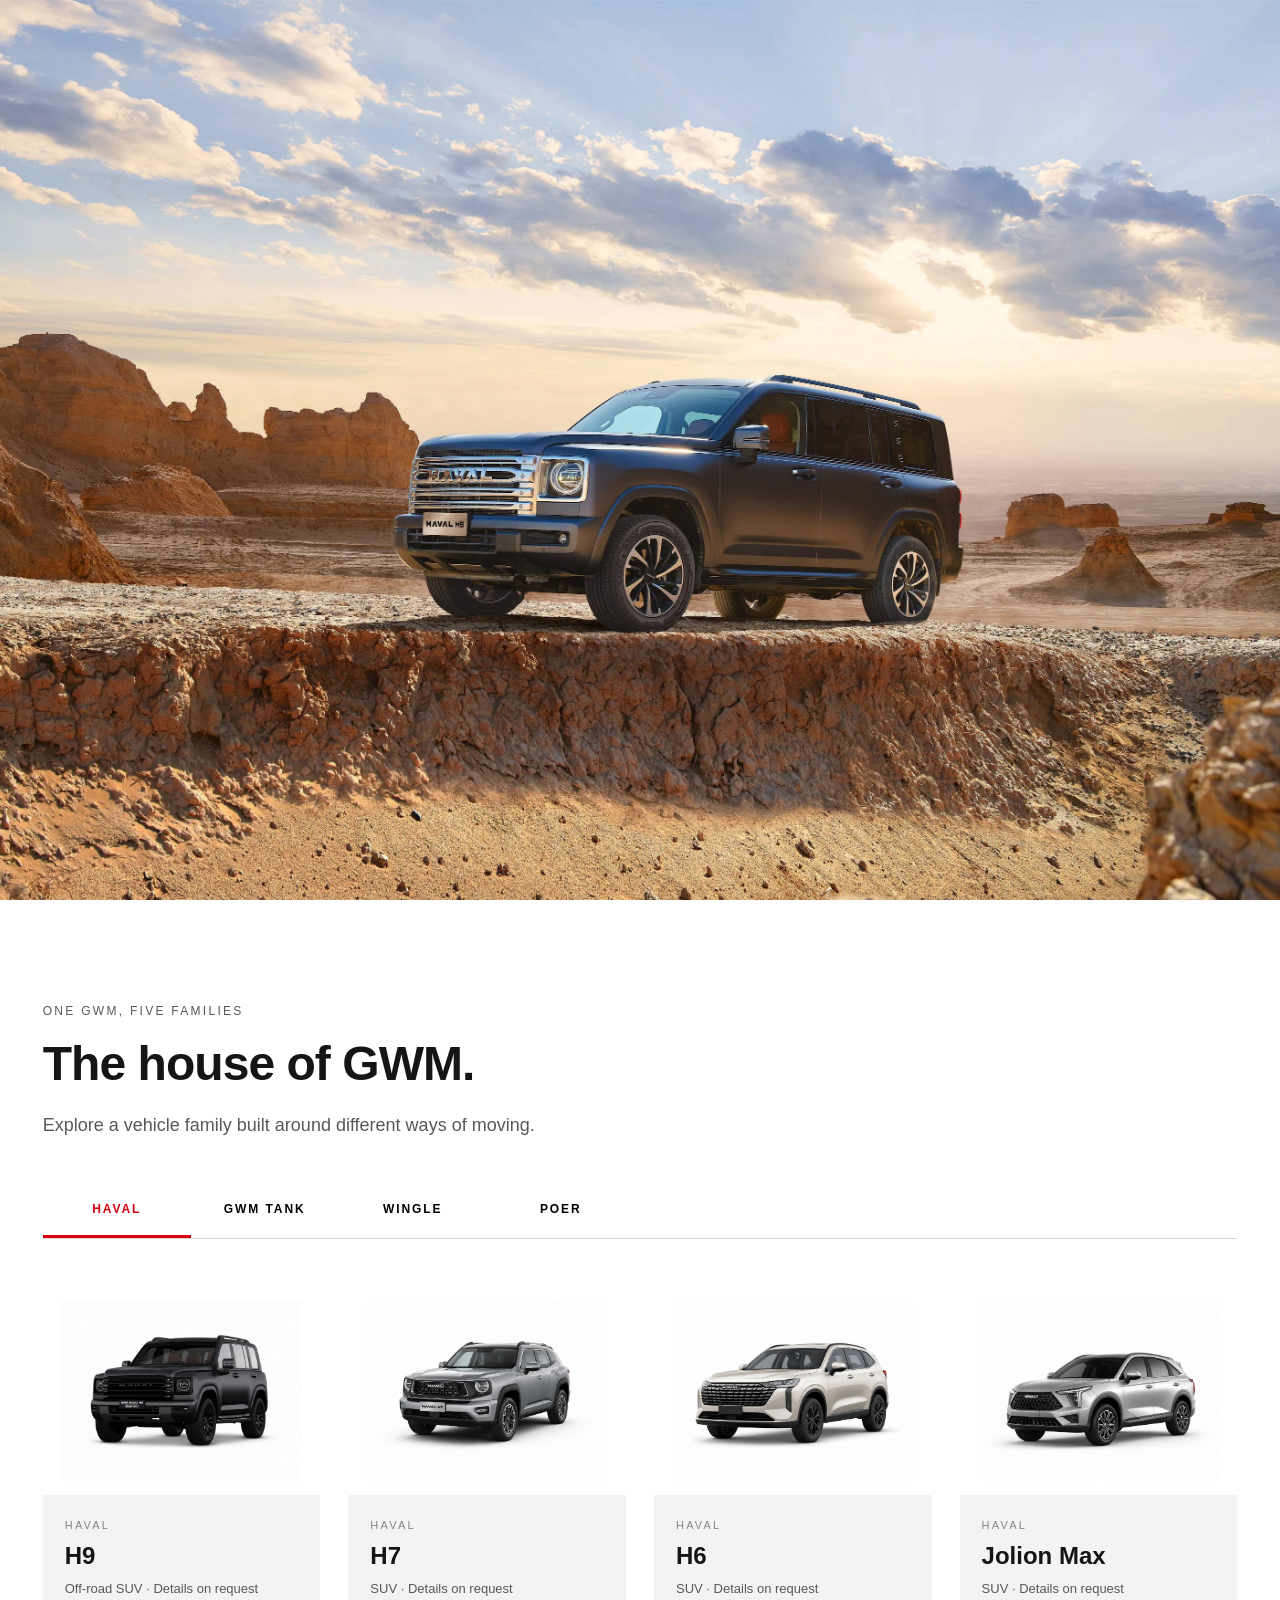
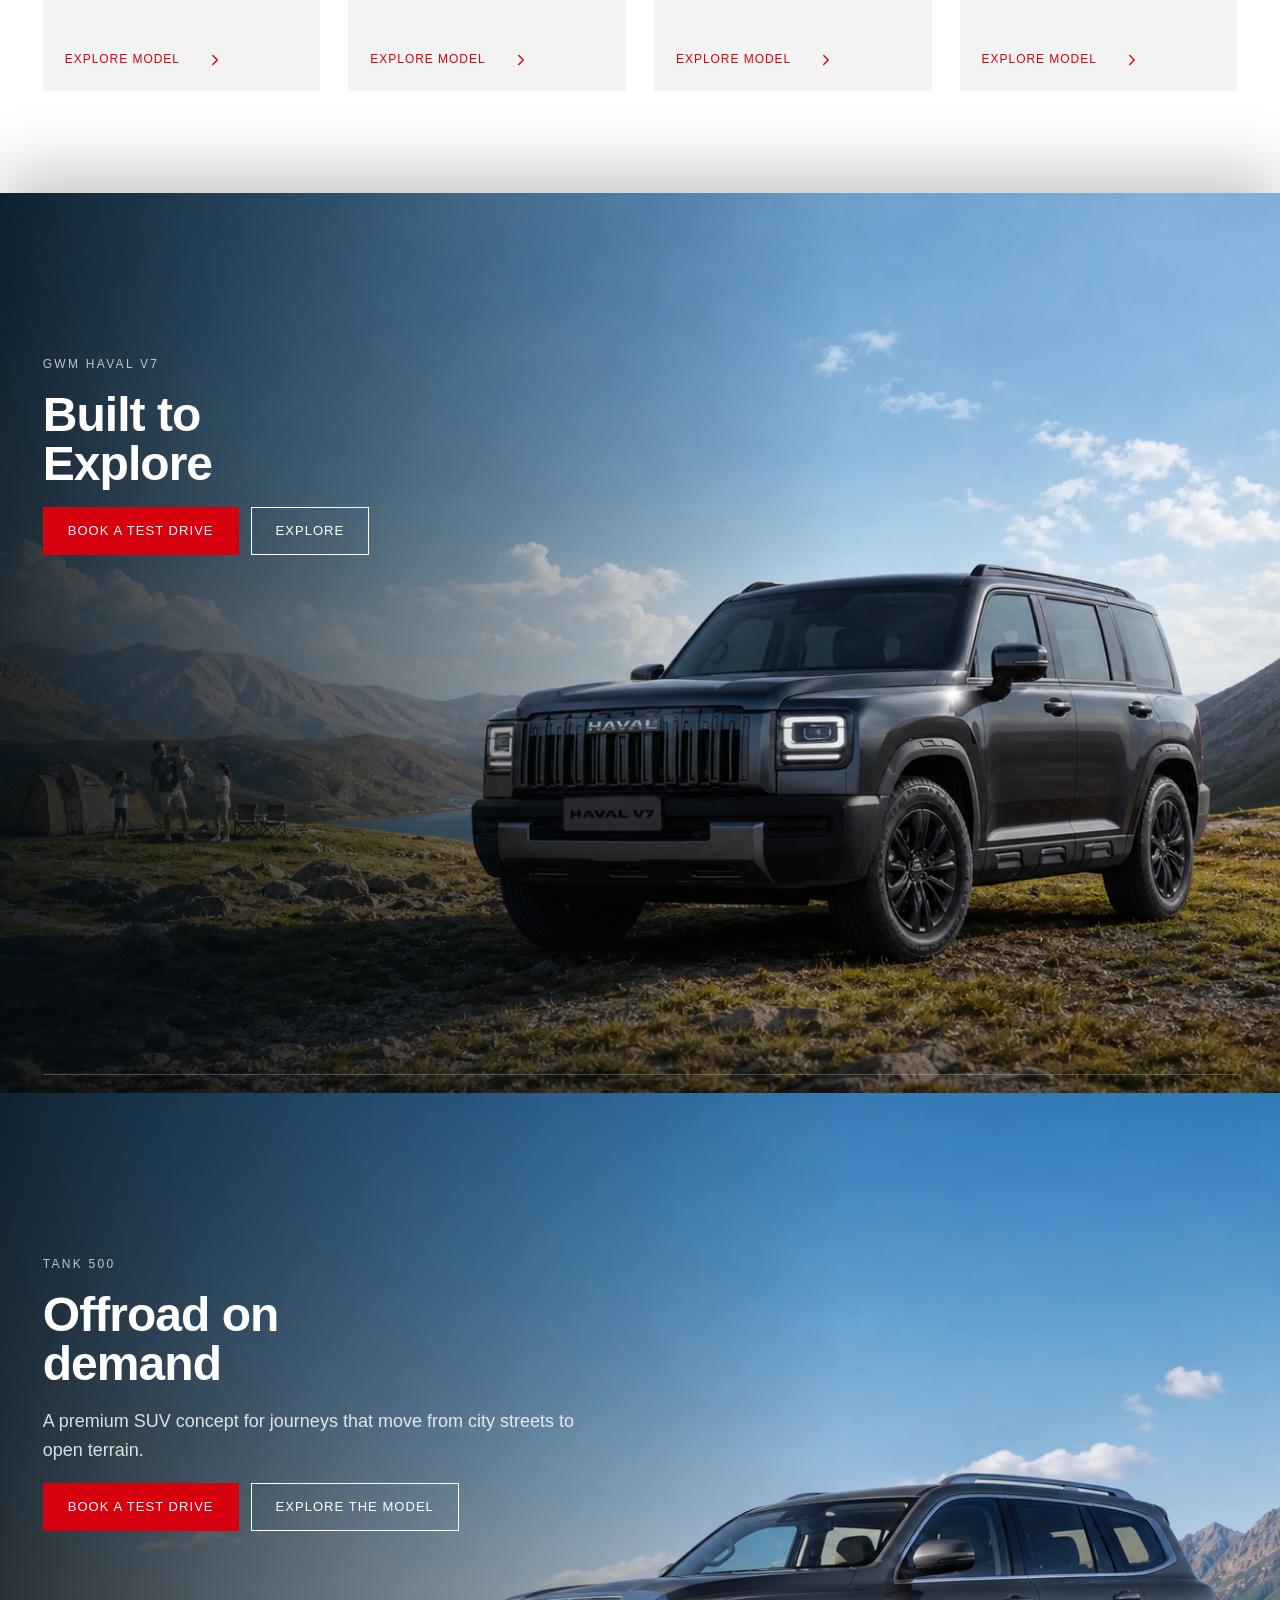
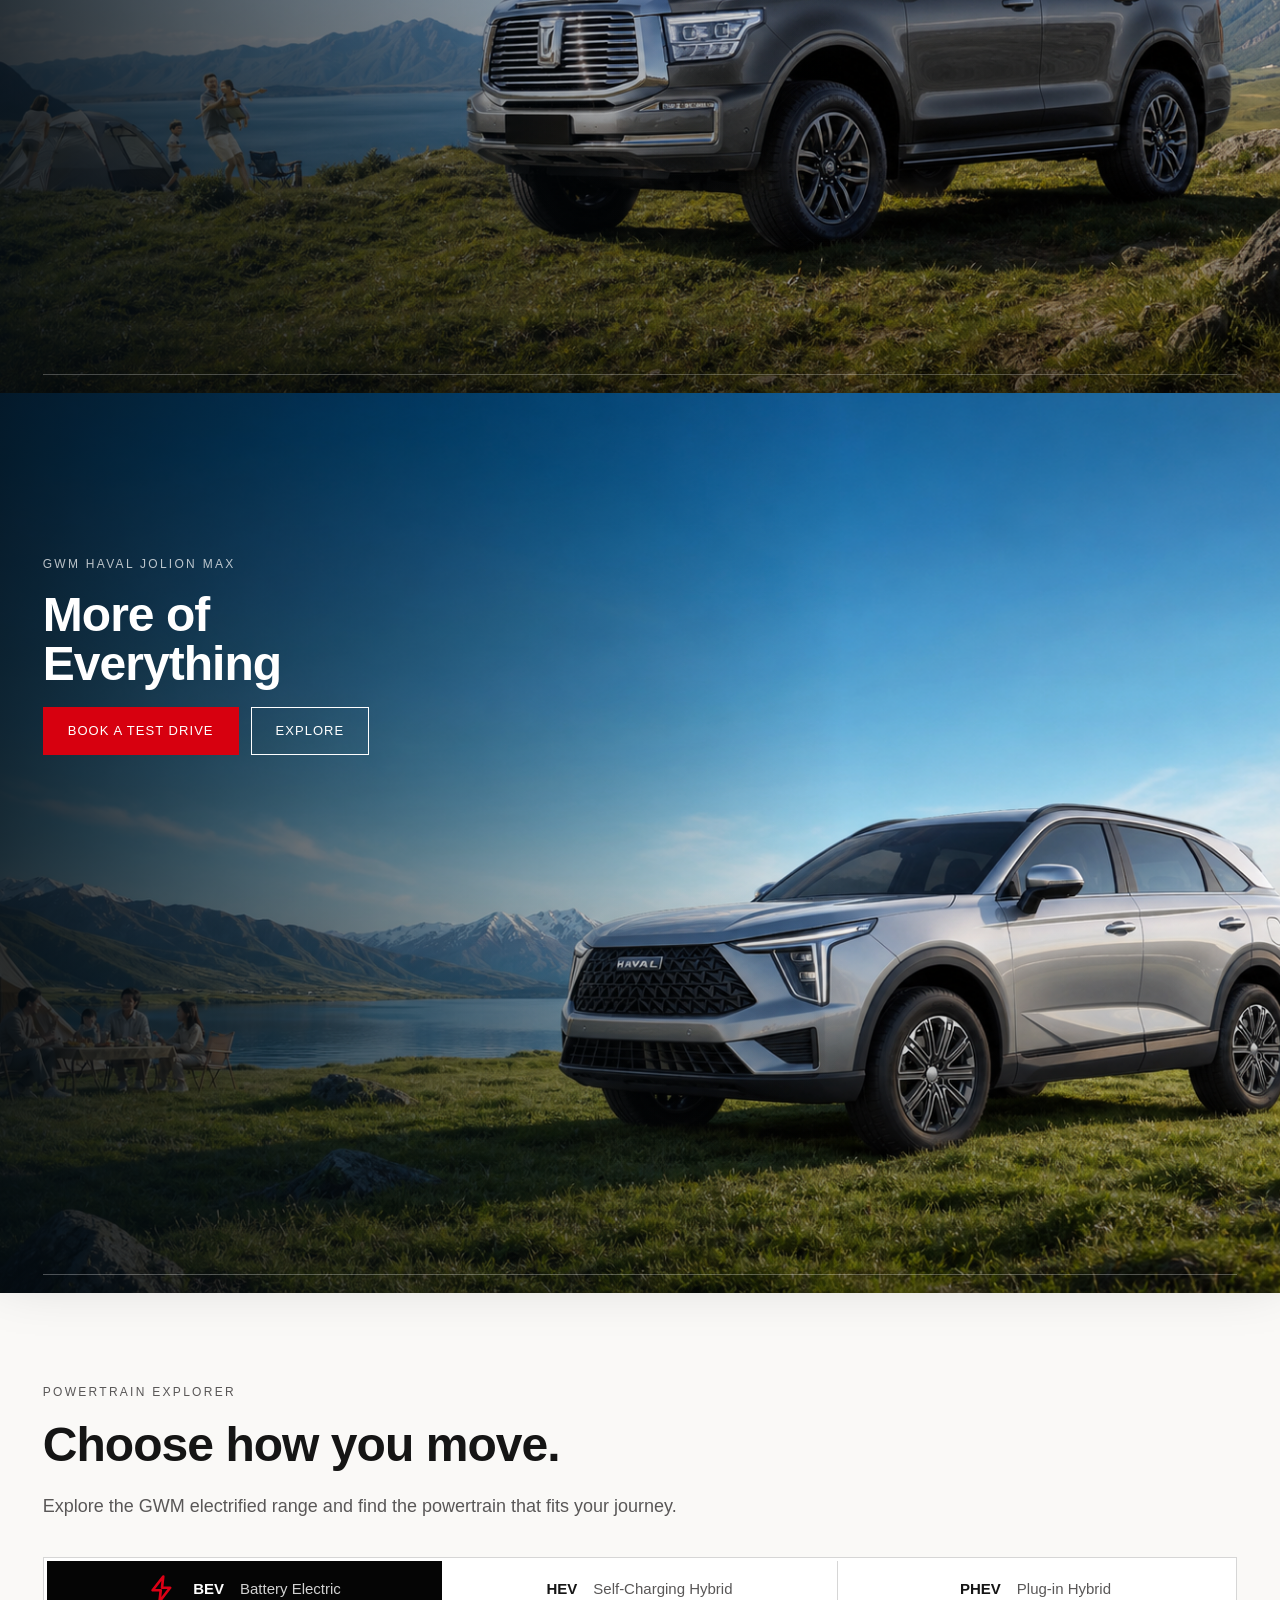
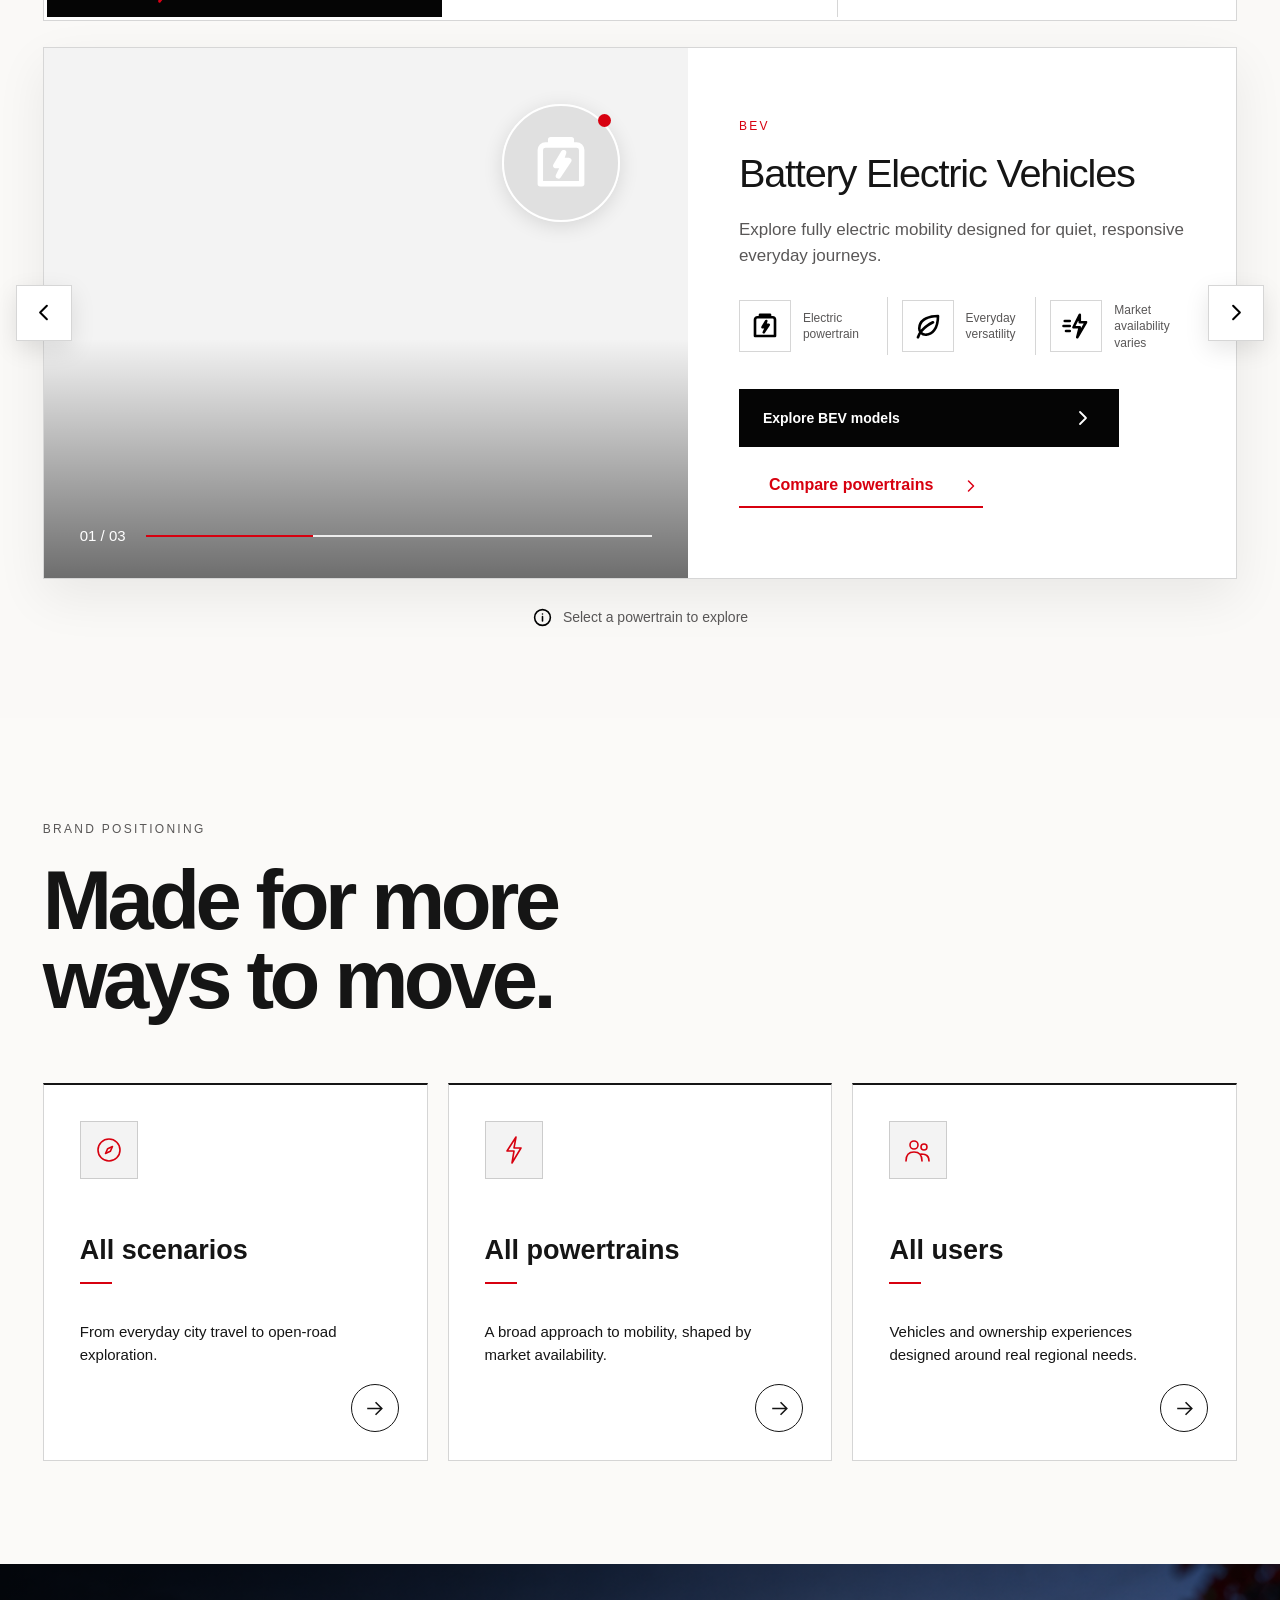
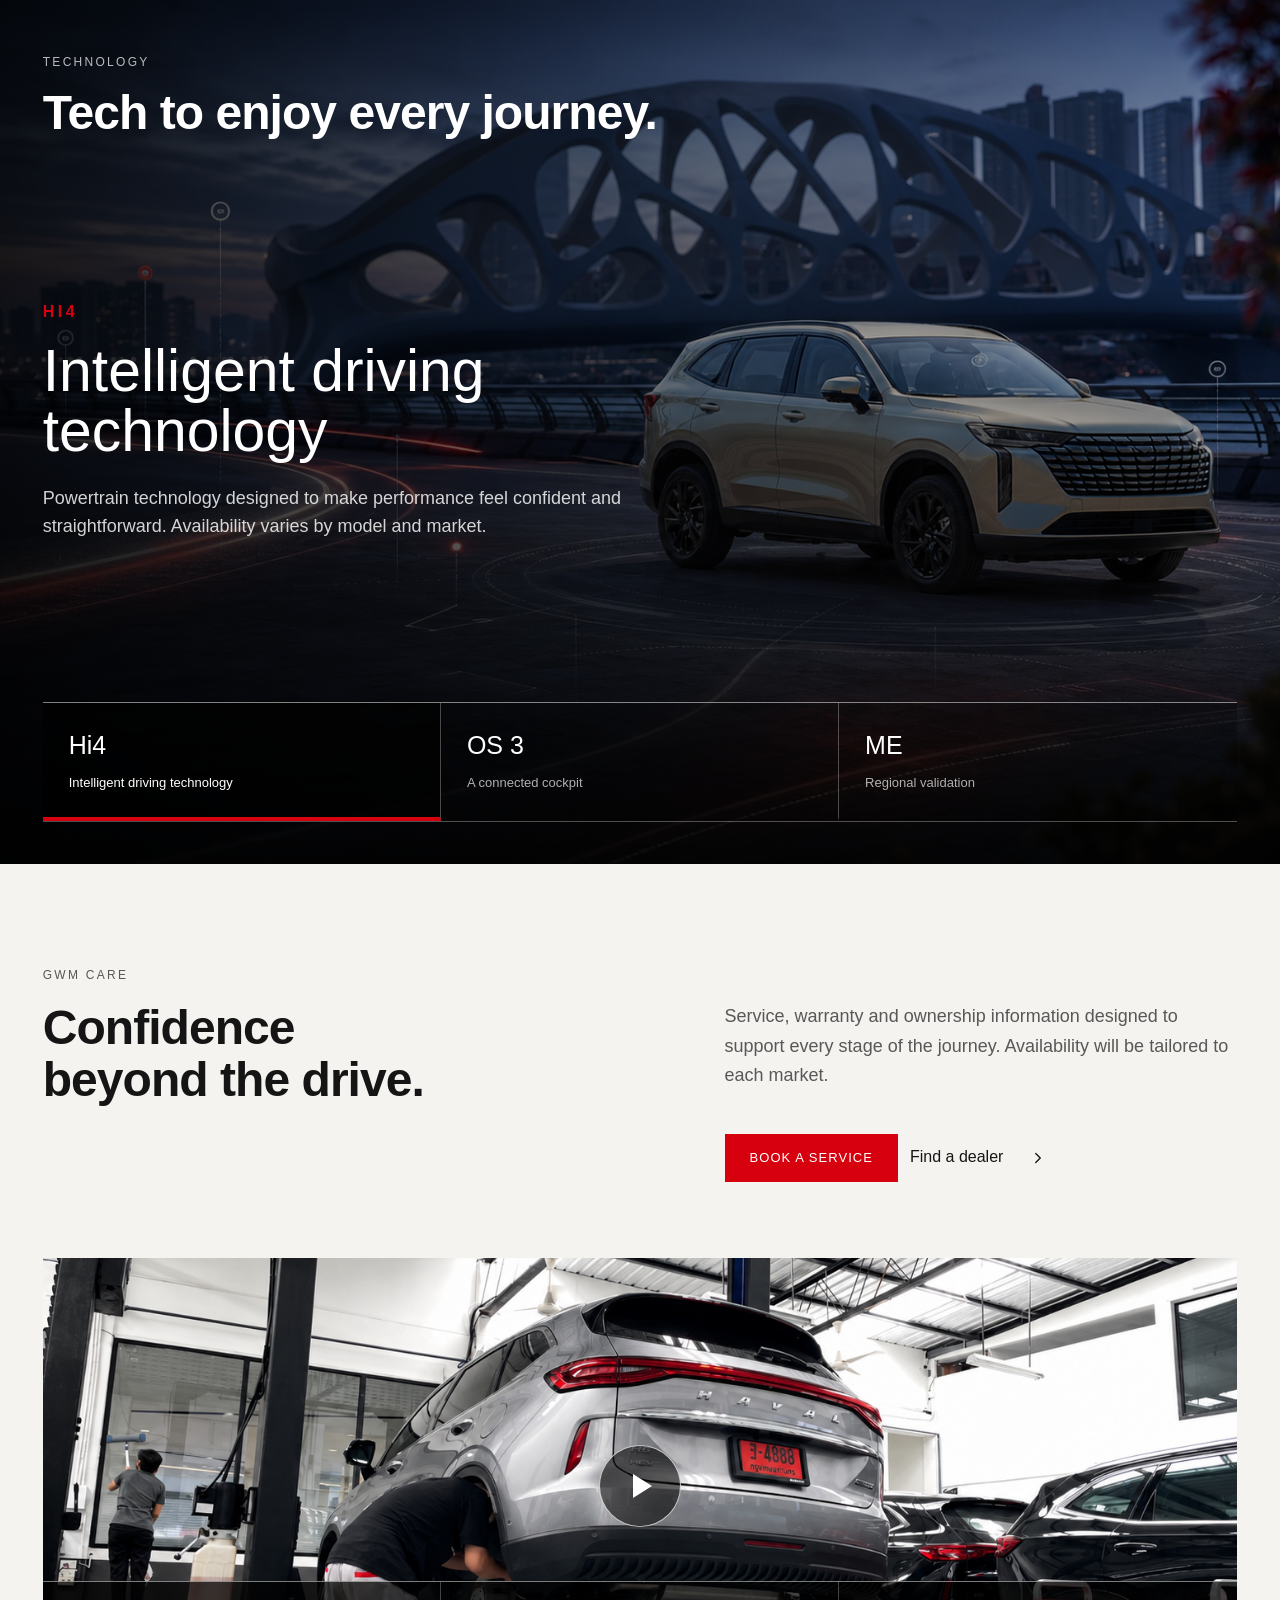
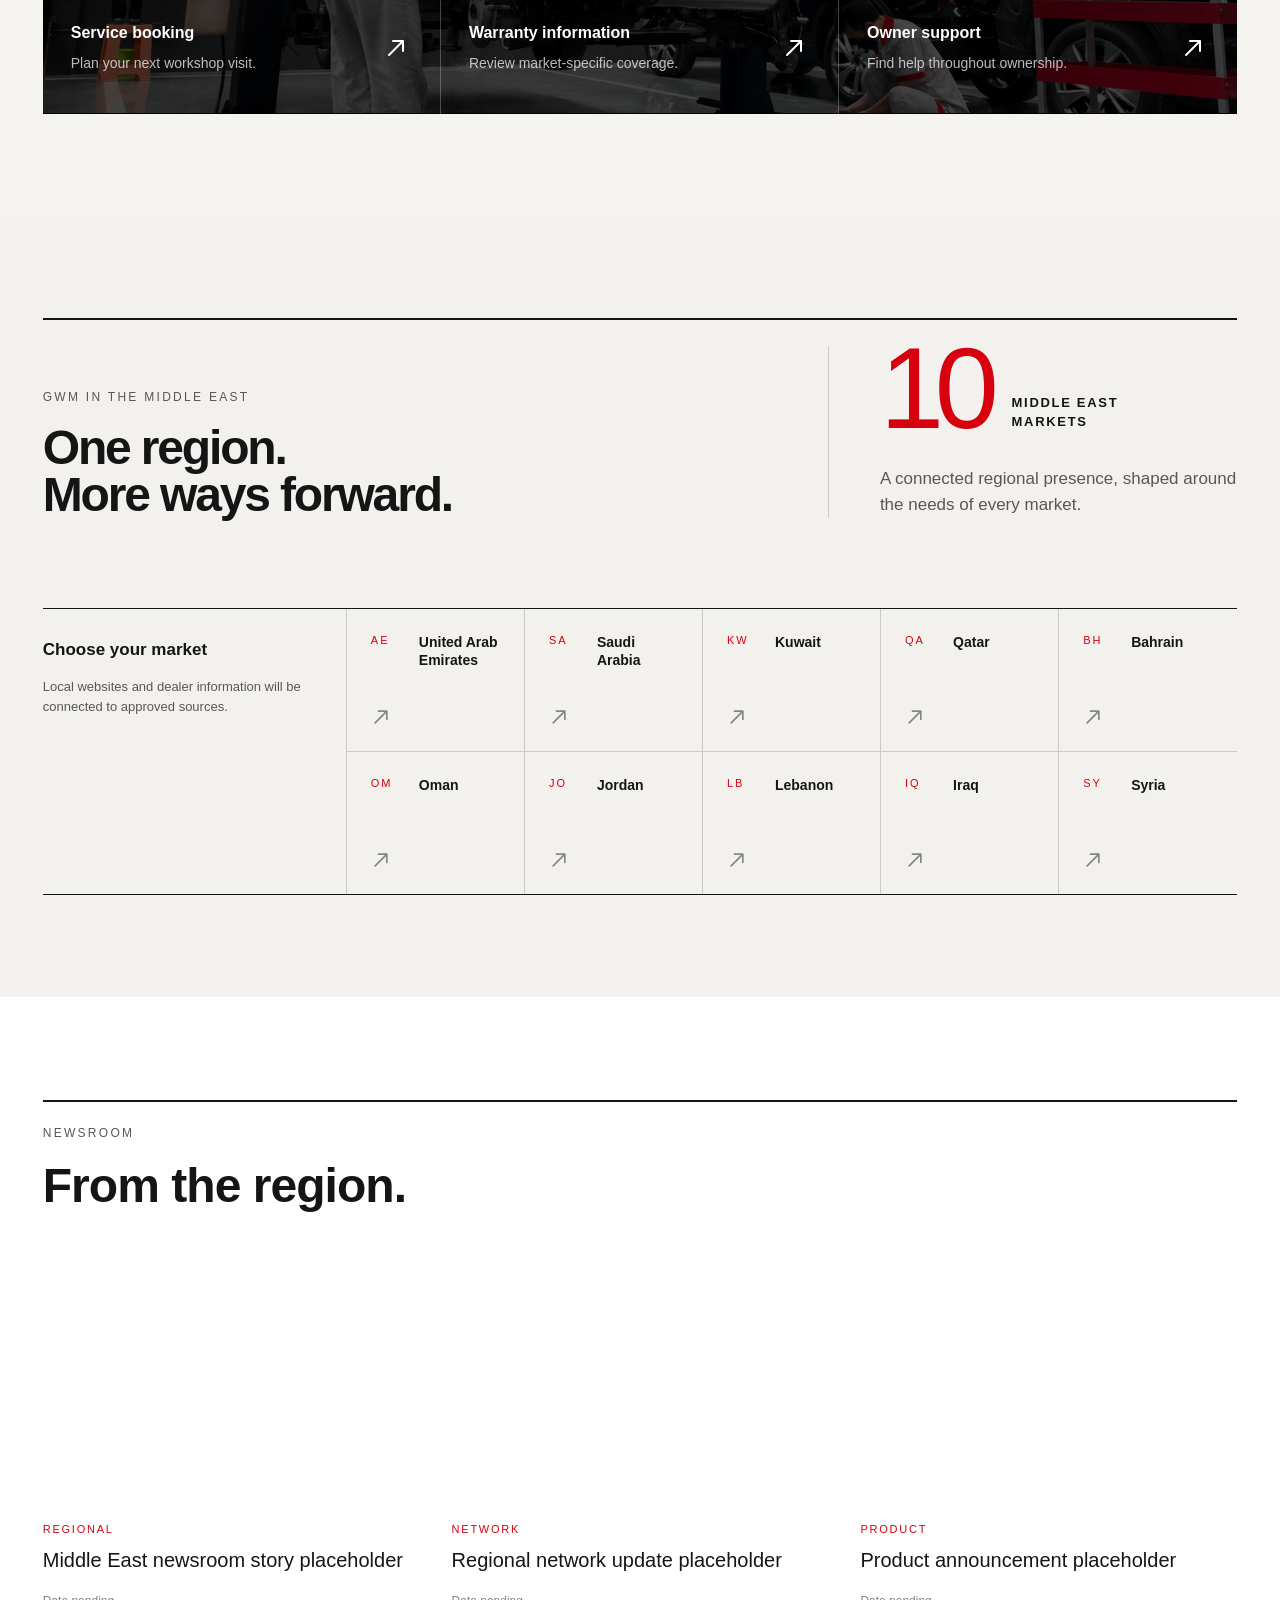
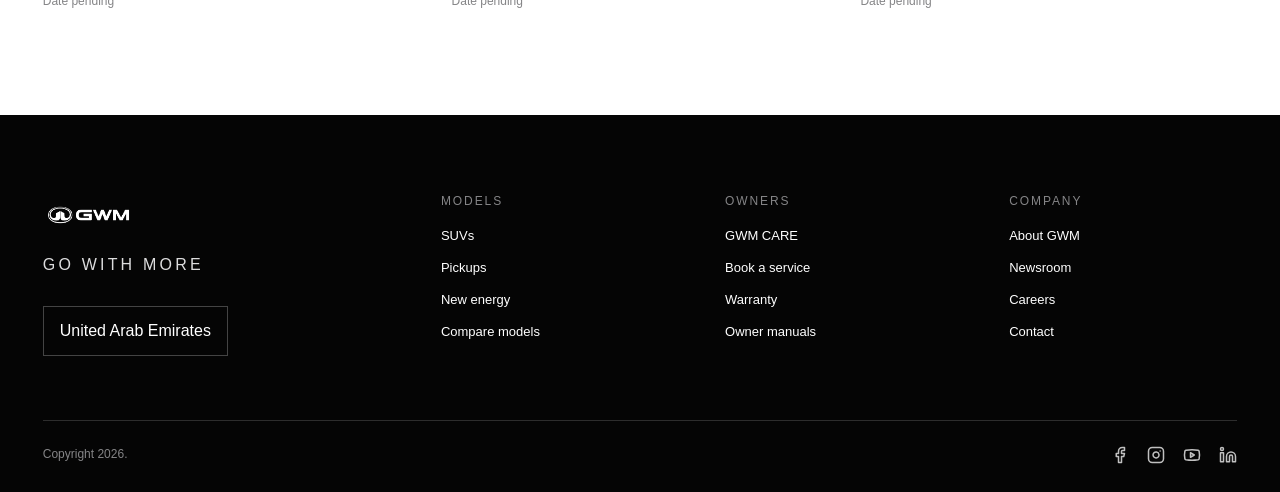
==== commit 5a3cb4fa: "Publish complete GWM Middle East website" ====
--- a/index.html
+++ b/index.html
@@ -6,8 +6,8 @@
   <meta name="description" content="GWM Middle East concept homepage">
   <title>GWM Middle East</title>
   <link rel="icon" href="assets/brand/gwm-logo-standard.png" type="image/png">
-  <link rel="stylesheet" href="css/styles.css?v=40">
-  <script src="js/app.js?v=40" defer></script>
+  <link rel="stylesheet" href="css/styles.css?v=54">
+  <script src="js/app.js?v=44" defer></script>
 </head>
 <body class="intro-active">
   <a class="skip-link" href="#main-content">Skip to main content</a>
@@ -26,7 +26,7 @@
         <img class="site-logo__dark" src="assets/brand/gwm-logo-standard.png" alt="GWM" width="110" height="48">
       </a>
       <nav class="desktop-nav" aria-label="Primary navigation">
-        <a href="#vehicles">Vehicles</a>
+        <a href="vehicles.html">Vehicles</a>
         <a href="#owners">Owners</a>
         <a href="#regional-network">Fleet &amp; Business</a>
         <a href="#technology">Technology</a>
@@ -37,7 +37,7 @@
           <img src="assets/icons/globe.svg" alt="" width="16" height="16">
         </button>
         <button class="language-button" type="button" aria-label="Switch to Arabic" data-language-toggle>عربي</button>
-        <button class="icon-button header-search" type="button" aria-label="Search" data-placeholder-action="Search will be connected when an approved content source is available.">
+        <button class="icon-button header-search" type="button" aria-label="Search and Ask GWM" data-ask-gwm>
           <img src="assets/icons/search.svg" alt="" width="20" height="20">
         </button>
         <button class="button button--header" type="button" data-test-drive>Book a test drive</button>
@@ -58,11 +58,11 @@
       <div class="site-menu__grid">
         <section>
           <p class="menu-heading">By family</p>
-          <a href="#vehicles">HAVAL</a><a href="#vehicles">TANK</a><a href="#vehicles">WEY</a><a href="#vehicles">ORA</a><a href="#vehicles">POER</a>
+          <a href="vehicles.html?brand=HAVAL">HAVAL</a><a href="vehicles.html?brand=TANK">TANK</a><a href="vehicles.html?brand=WINGLE">WINGLE</a><a href="vehicles.html?brand=POER">POER</a>
         </section>
         <section>
           <p class="menu-heading">Explore</p>
-          <a href="#vehicles">Vehicle range</a><a href="#powertrains">Powertrains</a><a href="#owners">GWM CARE</a><a href="#regional-network">Find a dealer</a>
+          <a href="vehicles.html">Vehicle range</a><a href="#powertrains">Powertrains</a><a href="#owners">GWM CARE</a><a href="#regional-network">Find a dealer</a>
         </section>
         <section>
           <p class="menu-heading">Middle East</p>
@@ -86,7 +86,7 @@
             <p class="hero-slide__copy">Discover the GWM HAVAL H9, designed for confident family journeys and off-road exploration.</p>
             <div class="button-group">
               <button class="button" type="button" data-test-drive>Book a test drive</button>
-              <a class="button button--outline" href="#vehicles">Explore the range</a>
+              <a class="button button--outline" href="vehicles.html">Explore the range</a>
             </div>
           </div>
           <div class="hero-slide__identity"><span>GWM HAVAL H9</span><strong>Born for Off-Roading</strong></div>
@@ -98,7 +98,7 @@
             <p class="eyebrow eyebrow--inverse">Go with more</p>
             <h2>Designed to go beyond.</h2>
             <p class="hero-slide__copy">Meet the GWM HAVAL V7, a bold new expression of adventure for the Middle East.</p>
-            <div class="button-group"><button class="button" type="button" data-test-drive>Book a test drive</button><a class="button button--outline" href="#vehicles">Explore the range</a></div>
+            <div class="button-group"><button class="button" type="button" data-test-drive>Book a test drive</button><a class="button button--outline" href="vehicles.html">Explore the range</a></div>
           </div>
           <div class="hero-slide__identity"><span>GWM HAVAL V7</span><strong>Built to Explore</strong></div>
         </article>
@@ -109,7 +109,7 @@
             <p class="eyebrow eyebrow--inverse">Go with more</p>
             <h2>More for every day.</h2>
             <p class="hero-slide__copy">The GWM HAVAL Jolion Max brings contemporary design and everyday versatility together.</p>
-            <div class="button-group"><button class="button" type="button" data-test-drive>Book a test drive</button><a class="button button--outline" href="#vehicles">Explore the range</a></div>
+            <div class="button-group"><button class="button" type="button" data-test-drive>Book a test drive</button><a class="button button--outline" href="vehicles.html">Explore the range</a></div>
           </div>
           <div class="hero-slide__identity"><span>GWM HAVAL JOLION MAX</span><strong>More of Everything</strong></div>
         </article>
@@ -131,23 +131,23 @@
           <button id="brand-tab-poer" type="button" role="tab" aria-selected="false" aria-controls="vehicle-grid" data-brand="POER" tabindex="-1">POER</button>
         </div>
         <div class="vehicle-grid" id="vehicle-grid" aria-live="polite" aria-labelledby="brand-tab-haval">
-          <article class="vehicle-card" data-vehicle-brand="HAVAL"><img src="assets/images/catalog-haval-h9-studio.png" alt="Black GWM HAVAL H9 in a front three-quarter studio view" loading="lazy"><div><p>HAVAL</p><h3>H9</h3><span>Off-road SUV · Details on request</span><a href="product.html?model=h9">Explore model →</a></div></article>
-          <article class="vehicle-card" data-vehicle-brand="HAVAL"><img src="assets/images/catalog-haval-h7-studio.png" alt="Silver GWM HAVAL H7 in a front three-quarter studio view" loading="lazy"><div><p>HAVAL</p><h3>H7</h3><span>SUV · Details on request</span><a href="product.html?model=h7">Explore model →</a></div></article>
-          <article class="vehicle-card" data-vehicle-brand="HAVAL"><img src="assets/images/catalog-haval-h6-studio.png" alt="GWM HAVAL H6 facing left in a front three-quarter studio view" loading="lazy"><div><p>HAVAL</p><h3>H6</h3><span>SUV · Details on request</span><a href="product.html?model=h6">Explore model →</a></div></article>
-          <article class="vehicle-card" data-vehicle-brand="HAVAL"><img src="assets/images/catalog-haval-jolion-max-studio.png" alt="GWM HAVAL Jolion Max facing left in a front three-quarter studio view" loading="lazy"><div><p>HAVAL</p><h3>Jolion Max</h3><span>SUV · Details on request</span><a href="product.html?model=jolion-max">Explore model →</a></div></article>
-
-          <article class="vehicle-card" data-vehicle-brand="TANK" hidden><img src="assets/images/catalog-tank-300-studio.png" alt="GWM TANK 300 in a front three-quarter studio view" loading="lazy"><div><p>GWM TANK</p><h3>TANK 300</h3><span>SUV · Details on request</span><a href="product.html?model=tank-300">Explore model →</a></div></article>
-          <article class="vehicle-card" data-vehicle-brand="TANK" hidden><img src="assets/images/catalog-tank-400-studio.png" alt="GWM TANK 400 facing left in a front three-quarter studio view" loading="lazy"><div><p>GWM TANK</p><h3>TANK 400</h3><span>SUV · Details on request</span><a href="product.html?model=tank-400">Explore model →</a></div></article>
-          <article class="vehicle-card" data-vehicle-brand="TANK" hidden><img src="assets/images/catalog-tank-500-studio.png" alt="GWM TANK 500 in a front three-quarter studio view" loading="lazy"><div><p>GWM TANK</p><h3>TANK 500</h3><span>Premium SUV · Details on request</span><a href="product.html?model=tank-500">Explore model →</a></div></article>
-          <article class="vehicle-card" data-vehicle-brand="TANK" hidden><img src="assets/images/catalog-tank-700-studio.png" alt="GWM TANK 700 facing left in a front three-quarter studio view" loading="lazy"><div><p>GWM TANK</p><h3>TANK 700</h3><span>SUV · Details on request</span><a href="product.html?model=tank-700">Explore model →</a></div></article>
-
-          <article class="vehicle-card" data-vehicle-brand="WINGLE" hidden><img src="assets/images/catalog-wingle-5-studio.png" alt="GWM Wingle 5 facing left in a front three-quarter studio view" loading="lazy"><div><p>WINGLE</p><h3>Wingle 5</h3><span>Pickup · Details on request</span><a href="product.html?model=wingle-5">Explore model →</a></div></article>
-          <article class="vehicle-card" data-vehicle-brand="WINGLE" hidden><img src="assets/images/catalog-wingle-7-studio.png" alt="GWM Wingle 7 facing left in a front three-quarter studio view" loading="lazy"><div><p>WINGLE</p><h3>Wingle 7</h3><span>Pickup · Details on request</span><a href="product.html?model=wingle-7">Explore model →</a></div></article>
-
-          <article class="vehicle-card" data-vehicle-brand="POER" hidden><img src="assets/images/catalog-poer-hi4-t-studio.png" alt="GWM POER Hi4-T facing left in a front three-quarter studio view" loading="lazy"><div><p>POER</p><h3>Hi4-T</h3><span>Pickup · Details on request</span><a href="product.html?model=poer-hi4-t">Explore model →</a></div></article>
-          <article class="vehicle-card" data-vehicle-brand="POER" hidden><img src="assets/images/catalog-cannon-phev-studio.png" alt="GWM Cannon PHEV facing left in a front three-quarter studio view" loading="lazy"><div><p>POER</p><h3>Cannon PHEV</h3><span>Pickup · Details on request</span><a href="product.html?model=cannon-phev">Explore model →</a></div></article>
-          <article class="vehicle-card" data-vehicle-brand="POER" hidden><img src="assets/images/catalog-king-kong-cannon-studio.png" alt="GWM King Kong Cannon facing left in a front three-quarter studio view" loading="lazy"><div><p>POER</p><h3>King Kong Cannon</h3><span>Pickup · Details on request</span><a href="product.html?model=king-kong-cannon">Explore model →</a></div></article>
-          <article class="vehicle-card" data-vehicle-brand="POER" hidden><img src="assets/images/catalog-artillery-studio.png" alt="GWM Artillery facing left in a front three-quarter studio view" loading="lazy"><div><p>POER</p><h3>Artillery</h3><span>Pickup · Details on request</span><a href="product.html?model=artillery">Explore model →</a></div></article>
+          <article class="vehicle-card" data-vehicle-brand="HAVAL"><img src="assets/images/catalog-haval-h9-studio.png" alt="Black GWM HAVAL H9 in a front three-quarter studio view" loading="lazy"><div><p>HAVAL</p><h3>H9</h3><span>Off-road SUV · Details on request</span><a href="product.html?model=h9">Explore model</a></div></article>
+          <article class="vehicle-card" data-vehicle-brand="HAVAL"><img src="assets/images/catalog-haval-h7-studio.png" alt="Silver GWM HAVAL H7 in a front three-quarter studio view" loading="lazy"><div><p>HAVAL</p><h3>H7</h3><span>SUV · Details on request</span><a href="product.html?model=h7">Explore model</a></div></article>
+          <article class="vehicle-card" data-vehicle-brand="HAVAL"><img src="assets/images/catalog-haval-h6-studio.png" alt="GWM HAVAL H6 facing left in a front three-quarter studio view" loading="lazy"><div><p>HAVAL</p><h3>H6</h3><span>SUV · Details on request</span><a href="product.html?model=h6">Explore model</a></div></article>
+          <article class="vehicle-card" data-vehicle-brand="HAVAL"><img src="assets/images/catalog-haval-jolion-max-studio.png" alt="GWM HAVAL Jolion Max facing left in a front three-quarter studio view" loading="lazy"><div><p>HAVAL</p><h3>Jolion Max</h3><span>SUV · Details on request</span><a href="product.html?model=jolion-max">Explore model</a></div></article>
+
+          <article class="vehicle-card" data-vehicle-brand="TANK" hidden><img src="assets/images/catalog-tank-300-studio.png" alt="GWM TANK 300 in a front three-quarter studio view" loading="lazy"><div><p>GWM TANK</p><h3>TANK 300</h3><span>SUV · Details on request</span><a href="product.html?model=tank-300">Explore model</a></div></article>
+          <article class="vehicle-card" data-vehicle-brand="TANK" hidden><img src="assets/images/catalog-tank-400-studio.png" alt="GWM TANK 400 facing left in a front three-quarter studio view" loading="lazy"><div><p>GWM TANK</p><h3>TANK 400</h3><span>SUV · Details on request</span><a href="product.html?model=tank-400">Explore model</a></div></article>
+          <article class="vehicle-card" data-vehicle-brand="TANK" hidden><img src="assets/images/catalog-tank-500-studio.png" alt="GWM TANK 500 in a front three-quarter studio view" loading="lazy"><div><p>GWM TANK</p><h3>TANK 500</h3><span>Premium SUV · Details on request</span><a href="product.html?model=tank-500">Explore model</a></div></article>
+          <article class="vehicle-card" data-vehicle-brand="TANK" hidden><img src="assets/images/catalog-tank-700-studio.png" alt="GWM TANK 700 facing left in a front three-quarter studio view" loading="lazy"><div><p>GWM TANK</p><h3>TANK 700</h3><span>SUV · Details on request</span><a href="product.html?model=tank-700">Explore model</a></div></article>
+
+          <article class="vehicle-card" data-vehicle-brand="WINGLE" hidden><img src="assets/images/catalog-wingle-5-studio.png" alt="GWM Wingle 5 facing left in a front three-quarter studio view" loading="lazy"><div><p>WINGLE</p><h3>Wingle 5</h3><span>Pickup · Details on request</span><a href="product.html?model=wingle-5">Explore model</a></div></article>
+          <article class="vehicle-card" data-vehicle-brand="WINGLE" hidden><img src="assets/images/catalog-wingle-7-studio.png" alt="GWM Wingle 7 facing left in a front three-quarter studio view" loading="lazy"><div><p>WINGLE</p><h3>Wingle 7</h3><span>Pickup · Details on request</span><a href="product.html?model=wingle-7">Explore model</a></div></article>
+
+          <article class="vehicle-card" data-vehicle-brand="POER" hidden><img src="assets/images/catalog-poer-hi4-t-studio.png" alt="GWM POER Hi4-T facing left in a front three-quarter studio view" loading="lazy"><div><p>POER</p><h3>Hi4-T</h3><span>Pickup · Details on request</span><a href="product.html?model=poer-hi4-t">Explore model</a></div></article>
+          <article class="vehicle-card" data-vehicle-brand="POER" hidden><img src="assets/images/catalog-cannon-phev-studio.png" alt="GWM Cannon PHEV facing left in a front three-quarter studio view" loading="lazy"><div><p>POER</p><h3>Cannon PHEV</h3><span>Pickup · Details on request</span><a href="product.html?model=cannon-phev">Explore model</a></div></article>
+          <article class="vehicle-card" data-vehicle-brand="POER" hidden><img src="assets/images/catalog-king-kong-cannon-studio.png" alt="GWM King Kong Cannon facing left in a front three-quarter studio view" loading="lazy"><div><p>POER</p><h3>King Kong Cannon</h3><span>Pickup · Details on request</span><a href="product.html?model=king-kong-cannon">Explore model</a></div></article>
+          <article class="vehicle-card" data-vehicle-brand="POER" hidden><img src="assets/images/catalog-artillery-studio.png" alt="GWM Artillery facing left in a front three-quarter studio view" loading="lazy"><div><p>POER</p><h3>Artillery</h3><span>Pickup · Details on request</span><a href="product.html?model=artillery">Explore model</a></div></article>
         </div>
       </div>
     </section>
@@ -159,7 +159,7 @@
         <div class="showcase-stack__content">
           <p class="eyebrow eyebrow--inverse">GWM HAVAL V7</p>
           <h2 id="v7-title">Built to Explore</h2>
-          <div class="button-group"><button class="button" type="button" data-test-drive>Book a test drive</button><a class="button button--outline" href="#vehicles">Explore</a></div>
+          <div class="button-group"><button class="button" type="button" data-test-drive>Book a test drive</button><a class="button button--outline" href="vehicles.html">Explore</a></div>
         </div>
       </article>
 
@@ -170,7 +170,7 @@
           <p class="eyebrow eyebrow--inverse">TANK 500</p>
           <h2 id="tank-title">Offroad on demand</h2>
           <p>A premium SUV concept for journeys that move from city streets to open terrain.</p>
-          <div class="button-group"><button class="button" type="button" data-test-drive>Book a test drive</button><a class="button button--outline" href="#vehicles">Explore the model</a></div>
+          <div class="button-group"><button class="button" type="button" data-test-drive>Book a test drive</button><a class="button button--outline" href="vehicles.html">Explore the model</a></div>
         </div>
       </article>
 
@@ -180,7 +180,7 @@
         <div class="showcase-stack__content">
           <p class="eyebrow eyebrow--inverse">GWM HAVAL JOLION MAX</p>
           <h2 id="jolion-title">More of Everything</h2>
-          <div class="button-group"><button class="button" type="button" data-test-drive>Book a test drive</button><a class="button button--outline" href="#vehicles">Explore</a></div>
+          <div class="button-group"><button class="button" type="button" data-test-drive>Book a test drive</button><a class="button button--outline" href="vehicles.html">Explore</a></div>
         </div>
       </article>
     </section>
@@ -191,26 +191,26 @@
 
         <div class="powertrain-tabs" role="tablist" aria-label="Choose a powertrain">
           <button type="button" role="tab" aria-selected="true" aria-controls="powertrain-bev" id="powertrain-tab-bev" data-powertrain-tab="0"><img src="assets/icons/powertrain-bolt.svg" alt=""><strong>BEV</strong><span>Battery Electric</span></button>
-          <button type="button" role="tab" aria-selected="false" aria-controls="powertrain-phev" id="powertrain-tab-phev" data-powertrain-tab="1" tabindex="-1"><img src="assets/icons/powertrain-engine-plug.svg" alt=""><strong>PHEV</strong><span>Plug-in Hybrid</span></button>
-          <button type="button" role="tab" aria-selected="false" aria-controls="powertrain-hev" id="powertrain-tab-hev" data-powertrain-tab="2" tabindex="-1"><img src="assets/icons/powertrain-engine.svg" alt=""><strong>HEV</strong><span>Self-Charging Hybrid</span></button>
+          <button type="button" role="tab" aria-selected="false" aria-controls="powertrain-hev" id="powertrain-tab-hev" data-powertrain-tab="1" tabindex="-1"><img src="assets/icons/powertrain-engine.svg" alt=""><strong>HEV</strong><span>Self-Charging Hybrid</span></button>
+          <button type="button" role="tab" aria-selected="false" aria-controls="powertrain-phev" id="powertrain-tab-phev" data-powertrain-tab="2" tabindex="-1"><img src="assets/icons/powertrain-engine-plug.svg" alt=""><strong>PHEV</strong><span>Plug-in Hybrid</span></button>
         </div>
 
         <div class="powertrain-stage">
           <button class="powertrain-stage__arrow powertrain-stage__arrow--previous" type="button" aria-label="Previous powertrain" data-powertrain-previous><img src="assets/icons/arrow-left.svg" alt=""></button>
 
           <article class="powertrain-panel is-active" id="powertrain-bev" role="tabpanel" aria-labelledby="powertrain-tab-bev" data-powertrain-panel="0">
-            <figure class="powertrain-panel__media"><img src="assets/images/haval-jolion-pro.jpg" alt="GWM vehicle travelling on an open road" loading="lazy"><span class="powertrain-panel__badge" aria-hidden="true"><img src="assets/icons/powertrain-battery.svg" alt=""></span><figcaption><span>01 / 03</span><i aria-hidden="true"></i></figcaption></figure>
+            <figure class="powertrain-panel__media"><img src="assets/images/powertrain-bev.jpg" alt="GWM ORA and SUV electric vehicles outside modern architecture" loading="lazy"><span class="powertrain-panel__badge" aria-hidden="true"><img src="assets/icons/powertrain-battery.svg" alt=""></span><figcaption><span>01 / 03</span><i aria-hidden="true"></i></figcaption></figure>
             <div class="powertrain-panel__content"><p class="eyebrow powertrain-panel__label">BEV</p><h3>Battery Electric Vehicles</h3><p>Explore fully electric mobility designed for quiet, responsive everyday journeys.</p><ul><li><img src="assets/icons/powertrain-battery.svg" alt=""><span>Electric<br>powertrain</span></li><li><img src="assets/icons/powertrain-leaf.svg" alt=""><span>Everyday<br>versatility</span></li><li><img src="assets/icons/powertrain-charge.svg" alt=""><span>Market availability<br>varies</span></li></ul><a class="powertrain-panel__cta" href="#vehicles"><span>Explore BEV models</span><img src="assets/icons/arrow-right.svg" alt=""></a><button class="powertrain-panel__compare" type="button" data-placeholder-action="Powertrain comparison details are awaiting approved regional content."><span>Compare powertrains</span><img src="assets/icons/arrow-right.svg" alt=""></button></div>
           </article>
 
-          <article class="powertrain-panel" id="powertrain-phev" role="tabpanel" aria-labelledby="powertrain-tab-phev" data-powertrain-panel="1" hidden>
-            <figure class="powertrain-panel__media"><img src="assets/images/poer.jpg" alt="GWM pickup travelling through open terrain" loading="lazy"><span class="powertrain-panel__badge" aria-hidden="true"><img src="assets/icons/powertrain-engine-plug.svg" alt=""></span><figcaption><span>02 / 03</span><i aria-hidden="true"></i></figcaption></figure>
+          <article class="powertrain-panel" id="powertrain-hev" role="tabpanel" aria-labelledby="powertrain-tab-hev" data-powertrain-panel="1" hidden>
+            <figure class="powertrain-panel__media"><img src="assets/images/powertrain-hev.jpg" alt="GWM TANK 500 hybrid driving through desert terrain" loading="lazy"><span class="powertrain-panel__badge" aria-hidden="true"><img src="assets/icons/powertrain-engine.svg" alt=""></span><figcaption><span>02 / 03</span><i aria-hidden="true"></i></figcaption></figure>
+            <div class="powertrain-panel__content"><p class="eyebrow powertrain-panel__label">HEV</p><h3>Self-Charging Hybrid Vehicles</h3><p>No plugs, no fuss. Petrol and electric power work together seamlessly for efficient, confident everyday driving.</p><ul><li><img src="assets/icons/powertrain-cycle.svg" alt=""><span>Self-Charging</span></li><li><img src="assets/icons/powertrain-fuel.svg" alt=""><span>Lower<br>Fuel Use</span></li><li><img src="assets/icons/powertrain-steering.svg" alt=""><span>Smooth<br>Hybrid Drive</span></li></ul><a class="powertrain-panel__cta" href="#vehicles"><span>Explore HEV models</span><img src="assets/icons/arrow-right.svg" alt=""></a><button class="powertrain-panel__compare" type="button" data-placeholder-action="Powertrain comparison details are awaiting approved regional content."><span>Compare powertrains</span><img src="assets/icons/arrow-right.svg" alt=""></button></div>
+          </article>
+
+          <article class="powertrain-panel" id="powertrain-phev" role="tabpanel" aria-labelledby="powertrain-tab-phev" data-powertrain-panel="2" hidden>
+            <figure class="powertrain-panel__media"><img src="assets/images/powertrain-phev.jpg" alt="GWM plug-in hybrid vehicle connected to a home charger" loading="lazy"><span class="powertrain-panel__badge" aria-hidden="true"><img src="assets/icons/powertrain-engine-plug.svg" alt=""></span><figcaption><span>03 / 03</span><i aria-hidden="true"></i></figcaption></figure>
             <div class="powertrain-panel__content"><p class="eyebrow powertrain-panel__label">PHEV</p><h3>Plug-in Hybrid Vehicles</h3><p>The best of both worlds. Drive on electric power for everyday journeys, with petrol support when you need to go further.</p><ul><li><img src="assets/icons/powertrain-bolt.svg" alt=""><span>Electric<br>+ Petrol</span></li><li><img src="assets/icons/powertrain-leaf.svg" alt=""><span>Flexible<br>Range</span></li><li><img src="assets/icons/powertrain-plug.svg" alt=""><span>Plug-in<br>Charging</span></li></ul><a class="powertrain-panel__cta" href="#vehicles"><span>Explore PHEV models</span><img src="assets/icons/arrow-right.svg" alt=""></a><button class="powertrain-panel__compare" type="button" data-placeholder-action="Powertrain comparison details are awaiting approved regional content."><span>Compare powertrains</span><img src="assets/icons/arrow-right.svg" alt=""></button></div>
-          </article>
-
-          <article class="powertrain-panel" id="powertrain-hev" role="tabpanel" aria-labelledby="powertrain-tab-hev" data-powertrain-panel="2" hidden>
-            <figure class="powertrain-panel__media"><img src="assets/images/haval-h6.jpg" alt="GWM HAVAL vehicle on the road" loading="lazy"><span class="powertrain-panel__badge" aria-hidden="true"><img src="assets/icons/powertrain-engine.svg" alt=""></span><figcaption><span>03 / 03</span><i aria-hidden="true"></i></figcaption></figure>
-            <div class="powertrain-panel__content"><p class="eyebrow powertrain-panel__label">HEV</p><h3>Self-Charging Hybrid Vehicles</h3><p>No plugs, no fuss. Petrol and electric power work together seamlessly for efficient, confident everyday driving.</p><ul><li><img src="assets/icons/powertrain-cycle.svg" alt=""><span>Self-Charging</span></li><li><img src="assets/icons/powertrain-fuel.svg" alt=""><span>Lower<br>Fuel Use</span></li><li><img src="assets/icons/powertrain-steering.svg" alt=""><span>Smooth<br>Hybrid Drive</span></li></ul><a class="powertrain-panel__cta" href="#vehicles"><span>Explore HEV models</span><img src="assets/icons/arrow-right.svg" alt=""></a><button class="powertrain-panel__compare" type="button" data-placeholder-action="Powertrain comparison details are awaiting approved regional content."><span>Compare powertrains</span><img src="assets/icons/arrow-right.svg" alt=""></button></div>
           </article>
 
           <button class="powertrain-stage__arrow powertrain-stage__arrow--next" type="button" aria-label="Next powertrain" data-powertrain-next><img src="assets/icons/arrow-right.svg" alt=""></button>
@@ -222,7 +222,13 @@
     <section class="pillars section section--soft" aria-labelledby="pillars-title">
       <div class="container">
         <div class="section-heading"><p class="eyebrow">Brand positioning</p><h2 id="pillars-title">Made for more ways to move.</h2></div>
-        <ol class="pillar-grid"><li><span>01</span><h3>All scenarios</h3><p>From everyday city travel to open-road exploration.</p></li><li><span>02</span><h3>All powertrains</h3><p>A broad approach to mobility, shaped by market availability.</p></li><li><span>03</span><h3>All users</h3><p>Vehicles and ownership experiences designed around real regional needs.</p></li></ol>
+        <div class="pillars__stage">
+          <ol class="pillar-grid">
+            <li><div class="pillar-icon" aria-hidden="true"><svg viewBox="0 0 32 32"><circle cx="16" cy="16" r="11"/><path d="m19.5 12.5-2.2 4.8-4.8 2.2 2.2-4.8 4.8-2.2Z"/></svg></div><h3>All scenarios</h3><p>From everyday city travel to open-road exploration.</p><a href="#vehicles" aria-label="Explore vehicles for all scenarios"><svg viewBox="0 0 24 24" aria-hidden="true"><path d="M5 12h14M13 6l6 6-6 6"/></svg></a></li>
+            <li><div class="pillar-icon" aria-hidden="true"><svg viewBox="0 0 32 32"><path d="M18 3 9 17h7l-2 12 9-15h-7l2-11Z"/></svg></div><h3>All powertrains</h3><p>A broad approach to mobility, shaped by market availability.</p><a href="#powertrains" aria-label="Explore all powertrains"><svg viewBox="0 0 24 24" aria-hidden="true"><path d="M5 12h14M13 6l6 6-6 6"/></svg></a></li>
+            <li><div class="pillar-icon" aria-hidden="true"><svg viewBox="0 0 32 32"><circle cx="12" cy="11" r="4"/><circle cx="22" cy="13" r="3"/><path d="M4 27c0-6 3-9 8-9s8 3 8 9M19 20c5 0 8 2 8 7"/></svg></div><h3>All users</h3><p>Vehicles and ownership experiences designed around real regional needs.</p><a href="#regional-network" aria-label="Explore regional GWM experiences"><svg viewBox="0 0 24 24" aria-hidden="true"><path d="M5 12h14M13 6l6 6-6 6"/></svg></a></li>
+          </ol>
+        </div>
       </div>
     </section>
 
@@ -264,7 +270,7 @@
           <p>Service, warranty and ownership information designed to support every stage of the journey. Availability will be tailored to each market.</p>
           <div class="button-group">
             <button class="button button--primary" type="button" data-placeholder-action="Service booking is not connected in this prototype.">Book a service</button>
-            <button class="text-link" type="button" data-placeholder-action="Dealer search is not connected in this prototype.">Find a dealer →</button>
+            <button class="text-link" type="button" data-placeholder-action="Dealer search is not connected in this prototype.">Find a dealer</button>
           </div>
         </div>
 
@@ -278,11 +284,11 @@
             <span aria-hidden="true"></span>
           </button>
 
-          <dl class="care__services" aria-label="Ownership support areas" data-care-details>
-            <div><dt>01</dt><dd><strong>Service booking</strong><span>Plan your next workshop visit.</span></dd></div>
-            <div><dt>02</dt><dd><strong>Warranty information</strong><span>Review market-specific coverage.</span></dd></div>
-            <div><dt>03</dt><dd><strong>Owner support</strong><span>Find help throughout ownership.</span></dd></div>
-          </dl>
+          <div class="care__services" aria-label="Ownership support areas" data-care-details>
+            <button type="button" data-placeholder-action="Service booking is not connected in this prototype."><span><strong>Service booking</strong><small>Plan your next workshop visit.</small></span><img src="assets/icons/arrow-up-right.svg" alt=""></button>
+            <button type="button" data-placeholder-action="Warranty information is not connected in this prototype."><span><strong>Warranty information</strong><small>Review market-specific coverage.</small></span><img src="assets/icons/arrow-up-right.svg" alt=""></button>
+            <button type="button" data-placeholder-action="Owner support is not connected in this prototype."><span><strong>Owner support</strong><small>Find help throughout ownership.</small></span><img src="assets/icons/arrow-up-right.svg" alt=""></button>
+          </div>
         </figure>
       </div>
     </section>
@@ -330,14 +336,24 @@
 
   <footer class="footer" id="footer">
     <div class="container footer__grid"><div class="footer__brand"><img src="assets/brand/gwm-logo-white.png" alt="GWM" width="136" height="60"><p>Go with more</p><button type="button" data-placeholder-action="Market websites are not connected in this prototype.">United Arab Emirates</button></div><nav aria-label="Model links"><h2>Models</h2><a href="#vehicles">SUVs</a><a href="#vehicles">Pickups</a><a href="#powertrains">New energy</a><a href="#vehicles">Compare models</a></nav><nav aria-label="Owner links"><h2>Owners</h2><a href="#owners">GWM CARE</a><a href="#owners">Book a service</a><a href="#owners">Warranty</a><a href="#owners">Owner manuals</a></nav><nav aria-label="Company links"><h2>Company</h2><a href="#regional-network">About GWM</a><a href="#newsroom">Newsroom</a><a href="#footer">Careers</a><a href="#footer">Contact</a></nav></div>
-    <div class="container footer__bottom"><p>© 2026 Great Wall Motor. Concept implementation.</p><div class="social-links"><a href="#footer" aria-label="Facebook"><img src="assets/icons/facebook.svg" alt="" width="18" height="18"></a><a href="#footer" aria-label="Instagram"><img src="assets/icons/instagram.svg" alt="" width="18" height="18"></a><a href="#footer" aria-label="YouTube"><img src="assets/icons/youtube.svg" alt="" width="18" height="18"></a><a href="#footer" aria-label="LinkedIn"><img src="assets/icons/linkedin.svg" alt="" width="18" height="18"></a></div></div>
+    <div class="container footer__bottom"><p>Copyright 2026.</p><div class="social-links"><a href="#footer" aria-label="Facebook"><img src="assets/icons/facebook.svg" alt="" width="18" height="18"></a><a href="#footer" aria-label="Instagram"><img src="assets/icons/instagram.svg" alt="" width="18" height="18"></a><a href="#footer" aria-label="YouTube"><img src="assets/icons/youtube.svg" alt="" width="18" height="18"></a><a href="#footer" aria-label="LinkedIn"><img src="assets/icons/linkedin.svg" alt="" width="18" height="18"></a></div></div>
   </footer>
 
-  <button class="ask-gwm" type="button" data-placeholder-action="Ask GWM is a concept feature and is not connected to a live service.">✦ Ask GWM</button>
+  <button class="ask-gwm" type="button" data-ask-gwm>✦ Ask GWM</button>
   <div class="toast" role="status" aria-live="polite" hidden data-toast></div>
 
   <dialog class="test-drive-dialog" id="test-drive-dialog" aria-labelledby="test-drive-title" data-test-drive-dialog>
-    <form method="dialog"><div class="dialog-top"><div><p class="eyebrow">Next step</p><h2 id="test-drive-title">Book a test drive</h2></div><button class="icon-button icon-button--dark" type="submit" value="cancel" aria-label="Close"><img src="assets/icons/close.svg" alt="" width="20" height="20"></button></div><p>This concept form is not connected to a booking service. Your details will not be submitted.</p><label>Full name<input type="text" autocomplete="name" placeholder="Your name"></label><label>Email<input type="email" autocomplete="email" placeholder="name@example.com"></label><label>Preferred model<select><option>Choose a model</option><option>HAVAL H9</option><option>HAVAL V7</option><option>TANK 500</option></select></label><button class="button" value="cancel" type="submit">Close prototype form</button></form>
+    <form data-test-drive-form><div class="dialog-top"><div><p class="eyebrow">Next step</p><h2 id="test-drive-title">Book a test drive</h2></div><button class="icon-button icon-button--dark" type="button" aria-label="Close" data-test-drive-close><img src="assets/icons/close.svg" alt="" width="20" height="20"></button></div><p>Choose your vehicle and preferred location. This local prototype validates the enquiry without transmitting personal data.</p><label>Preferred model<select name="model" required><option value="">Choose a model</option><option>HAVAL H9</option><option>HAVAL H7</option><option>HAVAL H6</option><option>HAVAL Jolion Max</option><option>TANK 300</option><option>TANK 500</option><option>POER Cannon PHEV</option></select></label><div class="form-row"><label>Country<select name="country" required><option>United Arab Emirates</option><option>Saudi Arabia</option><option>Kuwait</option><option>Qatar</option><option>Bahrain</option><option>Oman</option></select></label><label>City<input name="city" required autocomplete="address-level2"></label></div><label>Full name<input name="name" required autocomplete="name" placeholder="Your name"></label><label>Email<input name="email" required type="email" autocomplete="email" placeholder="name@example.com"></label><label>Mobile<input name="mobile" required type="tel" autocomplete="tel" placeholder="+971"></label><label class="consent-row"><input name="consent" type="checkbox" required><span>I agree to be contacted about this test-drive request.</span></label><button class="button" type="submit">Submit request</button><div class="form-success" hidden data-test-drive-success role="status"><strong>Request received</strong><span>Your local reference is GWM-ME-4102. No data was transmitted.</span></div></form>
   </dialog>
+
+  <section class="ask-overlay" aria-hidden="true" data-ask-overlay>
+    <button class="ask-overlay__backdrop" type="button" aria-label="Close Ask GWM" data-ask-close></button>
+    <div class="ask-overlay__panel" role="dialog" aria-modal="true" aria-labelledby="ask-title">
+      <div class="ask-overlay__top"><p class="eyebrow" id="ask-title">Search GWM Middle East</p><button class="icon-button icon-button--dark" type="button" aria-label="Close Ask GWM" data-ask-close><img src="assets/icons/close.svg" alt="" width="20" height="20"></button></div>
+      <form class="ask-search" data-ask-form><img src="assets/icons/search.svg" alt="" width="22" height="22"><input name="question" autocomplete="off" placeholder="Ask about models, ownership, dealers…" aria-label="Ask GWM a question"><button class="button" type="submit">Send</button></form>
+      <div class="ask-tabs" role="tablist"><button type="button" role="tab" aria-selected="false" data-ask-tab="results">Results</button><button type="button" role="tab" aria-selected="true" data-ask-tab="ai">✦ Ask GWM</button></div>
+      <div class="ask-overlay__body" data-ask-log aria-live="polite"><div class="ask-intro"><p>Ask me anything about GWM vehicles, ownership or dealers in your market. Answers use the approved concept content available locally.</p><span>Suggested</span><div class="ask-suggestions"><button type="button" data-ask-suggestion>Which GWM models are available as hybrids?</button><button type="button" data-ask-suggestion>Is the TANK 300 suited to desert driving?</button><button type="button" data-ask-suggestion>How do I book a test drive?</button></div></div></div>
+    </div>
+  </section>
 </body>
 </html>
--- a/css/styles.css
+++ b/css/styles.css
@@ -81,7 +81,7 @@
 
 /* First-load hero reveal */
 body.intro-active:not(.intro-complete){position:fixed;inset:0;width:100%;height:100svh;overflow:hidden}
-.intro-brand-logo{position:fixed;z-index:90;top:24px;left:50%;width:140px;visibility:hidden;opacity:0;transform:translateX(-50%) scale(.94);pointer-events:none}.intro-brand-logo img{width:100%;height:60px;object-fit:contain}
+.intro-brand-logo{position:fixed;z-index:90;top:calc((var(--header-height) - 60px)/2);left:calc(var(--gutter) + 64px);width:140px;visibility:hidden;opacity:0;transform:scale(.94);transform-origin:left center;pointer-events:none}.intro-brand-logo img{width:100%;height:60px;object-fit:contain}
 body.intro-active .site-header{visibility:hidden;opacity:0;transform:translateY(-100%);transition:height .25s var(--ease),background .25s var(--ease),border-color .25s var(--ease),color .25s var(--ease),opacity .65s var(--ease),transform .65s var(--ease),visibility 0s linear .65s}
 body.intro-active.intro-header-visible .site-header{visibility:visible;opacity:1;transform:none;transition-delay:0s}
 body.intro-active .site-header .site-logo{opacity:0;transition:opacity .16s var(--ease)}
@@ -96,8 +96,8 @@
 body.intro-active .hero-slide.is-active .hero-slide__identity{transform:translateY(18px);transition:opacity .7s var(--ease) .12s,transform .7s var(--ease) .12s,visibility 0s linear .82s}
 body.intro-active .hero__controls{transform:translate(18px,-50%);transition:opacity .6s var(--ease) .18s,transform .6s var(--ease) .18s,visibility 0s linear .78s}
 body.intro-active .ask-gwm{transform:translateY(18px);transition:opacity .6s var(--ease) .2s,transform .6s var(--ease) .2s,visibility 0s linear .8s}
-body.intro-active.intro-identity-visible .intro-brand-logo{visibility:visible;opacity:1;transform:translateX(-50%) scale(1);transition:opacity .6s var(--ease),transform .7s var(--ease),visibility 0s}
-body.intro-active.intro-identity-visible.intro-header-visible .intro-brand-logo{opacity:0;transform:translate(calc(-50vw + var(--gutter) + 64px),calc(((var(--header-height) - 60px) / 2) - 24px));transition:transform .65s var(--ease),opacity .14s var(--ease) .51s,visibility 0s linear .65s}
+body.intro-active.intro-identity-visible .intro-brand-logo{visibility:visible;opacity:1;transform:scale(1);transition:opacity .6s var(--ease),transform .7s var(--ease),visibility 0s}
+body.intro-active.intro-identity-visible.intro-header-visible .intro-brand-logo{opacity:0;transform:scale(1);transition:opacity .18s var(--ease) .48s,visibility 0s linear .66s}
 body.intro-active.intro-identity-visible .hero-slide.is-active .hero-slide__identity{visibility:visible;opacity:1;transform:none;pointer-events:auto;transition:opacity .7s var(--ease),transform .7s var(--ease),visibility 0s}
 body.intro-active.intro-content-visible .hero-slide__scrim,
 body.intro-active.intro-content-visible .hero-slide.is-active .hero-slide__content,
@@ -112,10 +112,57 @@
 body.intro-active.intro-content-visible .hero-slide.is-active .hero-slide__content,
 body.intro-active.intro-content-visible .hero-slide.is-active .hero-slide__identity,
 body.intro-active.intro-content-visible .ask-gwm{transform:none}
+
+/* Connected prototype journeys: Ask GWM and test-drive drawer */
+body.ask-open,body.drawer-open{overflow:hidden}
+.test-drive-dialog{position:fixed;inset:0 0 0 auto;width:min(480px,100%);max-width:none;height:100dvh;max-height:none;margin:0;border:0;border-left:1px solid var(--border);border-top:4px solid var(--red);padding:0;transform:translateX(100%);opacity:0;transition:transform .42s var(--ease),opacity .24s var(--ease)}
+.test-drive-dialog[open]{transform:none;opacity:1}
+.test-drive-dialog::backdrop{background:rgba(0,0,0,.58)}
+.test-drive-dialog form{min-height:100%;align-content:start;display:grid;gap:20px;padding:32px;overflow:auto}
+.test-drive-dialog .dialog-top{position:sticky;top:-32px;z-index:2;background:var(--white);padding-top:8px}
+.test-drive-dialog .form-row{display:grid;grid-template-columns:1fr 1fr;gap:16px}
+.test-drive-dialog .consent-row{grid-template-columns:auto 1fr;align-items:start;gap:10px;line-height:1.45;color:var(--grey-700)}
+.test-drive-dialog .consent-row input{width:18px;height:18px;margin-top:1px;accent-color:var(--red)}
+.test-drive-dialog button[type="submit"]:disabled{opacity:.45;cursor:not-allowed}
+.form-success{display:grid;gap:5px;border-left:3px solid var(--red);background:#f5f5f5;padding:14px 16px;font-size:13px}
+.form-success[hidden]{display:none}
+.form-success strong{font-size:16px}
+.ask-overlay{position:fixed;inset:0;z-index:180;visibility:hidden;opacity:0;pointer-events:none;transition:opacity .24s var(--ease),visibility 0s linear .24s}
+.ask-overlay.is-open{visibility:visible;opacity:1;pointer-events:auto;transition-delay:0s}
+.ask-overlay__backdrop{position:absolute;inset:0;width:100%;height:100%;border:0;background:rgba(0,0,0,.58);cursor:pointer}
+.ask-overlay__panel{position:relative;display:flex;flex-direction:column;width:100%;max-height:88dvh;background:var(--white);border-bottom:4px solid var(--red);transform:translateY(-20px);transition:transform .42s var(--ease)}
+.ask-overlay.is-open .ask-overlay__panel{transform:none}
+.ask-overlay__top,.ask-search,.ask-tabs,.ask-overlay__body{width:min(100% - 64px,var(--container));margin-inline:auto}
+.ask-overlay__top{display:flex;align-items:center;justify-content:space-between;padding-top:28px}
+.ask-search{display:grid;grid-template-columns:auto 1fr auto;align-items:center;gap:14px;border-bottom:2px solid var(--ink);padding:10px 0}
+.ask-search input{min-width:0;border:0;outline:0;background:transparent;font:300 20px/1.3 inherit;color:var(--ink)}
+.ask-tabs{display:flex;border-bottom:1px solid var(--border)}
+.ask-tabs button{min-width:128px;border:0;border-bottom:2px solid transparent;background:none;padding:13px 20px;color:var(--grey-700);font:600 12px/1 inherit;letter-spacing:.1em;text-transform:uppercase}
+.ask-tabs button[aria-selected="true"]{border-color:var(--red);color:var(--red)}
+.ask-overlay__body{flex:1;min-height:330px;overflow:auto;padding:28px 0 44px}
+.ask-intro{display:grid;gap:20px;max-width:720px;color:var(--grey-700)}
+.ask-intro>span{font-size:11px;letter-spacing:.16em;text-transform:uppercase;color:#888}
+.ask-suggestions{display:grid;justify-items:start;gap:8px}
+.ask-suggestions button{border:1px solid var(--border);background:#f7f7f7;padding:12px 18px;text-align:left;color:var(--ink);cursor:pointer}
+.ask-suggestions button:hover{border-color:var(--ink)}
+.ask-message{display:grid;gap:12px;max-width:760px;margin-bottom:18px}
+.ask-message>p{margin:0;padding:13px 18px;line-height:1.65}
+.ask-message--user{justify-self:end;max-width:min(70%,680px)}
+.ask-message--user>p{background:var(--ink);color:var(--white)}
+.ask-message--assistant>p{border-left:2px solid var(--red);padding-left:18px}
+.ask-message__meta{display:flex;align-items:center;flex-wrap:wrap;gap:9px;padding-left:18px;font-size:12px}
+.ask-message__meta span{color:#888;text-transform:uppercase;letter-spacing:.12em;font-size:10px}
+.ask-message__meta strong{border:1px solid var(--border);padding:5px 9px;font-weight:400}
+.ask-message__meta button{border:1px solid var(--ink);background:none;padding:7px 11px;margin-left:4px;cursor:pointer}
+.ask-thinking{display:flex;align-items:center;gap:10px;color:#777;font-size:13px}
+.ask-thinking i{width:8px;height:8px;background:var(--red);animation:askPulse 1s infinite}
+@keyframes askPulse{50%{opacity:.25}}
+@media(max-width:700px){.ask-overlay__top,.ask-search,.ask-tabs,.ask-overlay__body{width:calc(100% - 32px)}.ask-search{grid-template-columns:auto 1fr}.ask-search .button{grid-column:1/-1;width:100%}.ask-overlay__panel{max-height:100dvh}.ask-message--user{max-width:88%}.test-drive-dialog .form-row{grid-template-columns:1fr}.test-drive-dialog form{padding:24px}}
+@media(prefers-reduced-motion:reduce){.test-drive-dialog,.ask-overlay,.ask-overlay__panel{transition:none}.ask-thinking i{animation:none}}
 body.intro-active.intro-content-visible .hero__controls{transform:translateY(-50%)}
 @media(max-width:820px){body.intro-active .hero__controls{transform:translateY(18px)}body.intro-active.intro-content-visible .hero__controls{transform:none}}
-@media(max-width:820px){body.intro-active.intro-identity-visible.intro-header-visible .intro-brand-logo{transform:translate(calc(-50vw + var(--gutter) + 52px),calc(((var(--header-height) - 60px) / 2) - 24px))}}
-@media(max-width:380px){.intro-brand-logo{top:16px;width:124px}.intro-brand-logo img{height:52px}body.intro-active.intro-identity-visible.intro-header-visible .intro-brand-logo{transform:translate(calc(-50vw + var(--gutter) + 52px),calc(((var(--header-height) - 52px) / 2) - 16px))}}
+@media(max-width:820px){.intro-brand-logo{left:calc(var(--gutter) + 52px)}}
+@media(max-width:380px){.intro-brand-logo{top:calc((var(--header-height) - 52px)/2);left:calc(var(--gutter) + 52px);width:124px}.intro-brand-logo img{height:52px}}
 @media(max-width:820px){.showcase-stack__panel>img{object-position:62% center}.showcase-stack__scrim{background:linear-gradient(90deg,rgba(4,12,18,.78),rgba(4,12,18,.2) 80%),linear-gradient(0deg,rgba(4,12,18,.5),transparent 62%)}.showcase-stack__content{top:118px;right:var(--gutter)}.showcase-stack__content>p:not(.eyebrow){font-size:16px}}
 @media(max-width:600px){.showcase-stack__panel{min-height:100svh}.showcase-stack__content{gap:14px}.showcase-stack__content h2{font-size:38px}.showcase-stack__content .button-group{align-items:stretch;flex-direction:column}.showcase-stack__content .button{width:100%}}
 
@@ -123,3 +170,132 @@
 @media(max-width:1180px){.network__intro{grid-template-columns:1fr .72fr}.network__directory{grid-template-columns:1fr}.network__directory-heading{display:flex;align-items:flex-end;justify-content:space-between;gap:32px;padding-right:0}.network__directory-heading span{max-width:430px;text-align:right}.market-list{grid-template-columns:repeat(5,minmax(0,1fr));border-top:1px solid var(--border);border-left:0}}
 @media(max-width:820px){.network__intro{grid-template-columns:1fr;align-items:start}.network__summary{max-width:560px;border-left:0;border-top:1px solid var(--border);padding:32px 0 0}.network__summary strong{font-size:112px}.network__summary p{margin-top:28px}.network__directory-heading{align-items:flex-start;flex-direction:column;gap:10px}.network__directory-heading span{max-width:520px;text-align:left}.market-list{grid-template-columns:repeat(2,minmax(0,1fr))}.market-list li,.market-list li:nth-child(5n){border-right:1px solid var(--border);border-bottom:1px solid var(--border)}.market-list li:nth-child(2n){border-right:0}.market-list li:nth-child(n+9){border-bottom:0}.market-list button{min-height:124px}}
 @media(max-width:600px){.network::before{width:42%}.network__inner{gap:54px}.network__intro{gap:42px}.network__heading h2{font-size:46px}.network__summary{grid-template-columns:auto 1fr}.network__summary strong{font-size:92px}.network__summary span{padding-left:16px;font-size:11px}.network__summary p{font-size:16px}.network__directory-heading{padding-block:24px}.market-list button{min-height:116px;gap:22px;padding:18px 16px}.market-list strong{font-size:13px}}
+
+/* Match vehicle-family tabs to the primary navigation weight. */
+.brand-tabs button{font-weight:600}
+
+/* Keep homepage vehicle cards visually open. */
+.vehicle-grid .vehicle-card{border-top:0}
+
+/* Use the sharp-edged geometry established across the rest of the site. */
+.powertrain-tabs,
+.powertrain-tabs button,
+.powertrain-panel,
+.powertrain-stage__arrow,
+.powertrain-panel__content li img{border-radius:0}
+
+/* Editorial brand-positioning block. */
+.pillars{position:relative;overflow:hidden;background:var(--white)}
+.pillars::before{position:absolute;top:0;bottom:0;left:0;width:5px;background:var(--red);content:""}
+.pillars .container{display:grid;grid-template-columns:minmax(300px,.78fr) minmax(560px,1.22fr);align-items:start;gap:clamp(72px,9vw,156px)}
+.pillars .section-heading{position:relative;max-width:520px;padding-top:28px}
+.pillars .section-heading::before{position:absolute;top:0;left:0;width:72px;height:2px;background:var(--red);content:""}
+.pillars .section-heading h2{max-width:510px;line-height:1.06}
+.pillars .pillar-grid{display:block;margin:0;border-top:1px solid var(--ink)}
+.pillars .pillar-grid li{display:grid;grid-template-columns:54px minmax(170px,.75fr) minmax(240px,1.25fr);min-height:132px;align-items:center;gap:24px;border:0;border-bottom:1px solid var(--border);padding:24px 0;transition:background .2s var(--ease)}
+.pillars .pillar-grid li:hover{background:linear-gradient(90deg,transparent 0,var(--grey-100) 15%,var(--grey-100) 100%)}
+.pillars .pillar-grid span{align-self:start;margin-top:8px;color:var(--red);font-size:11px;font-weight:600;letter-spacing:.14em}
+.pillars .pillar-grid h3{margin:0;font-size:24px;font-weight:600;line-height:1.2;transition:color .2s var(--ease)}
+.pillars .pillar-grid li:hover h3{color:var(--red)}
+.pillars .pillar-grid p{max-width:420px;margin:0;color:var(--grey-700);font-size:16px;font-weight:300;line-height:1.55}
+@media(max-width:1024px){.pillars .container{grid-template-columns:1fr;gap:58px}.pillars .section-heading{max-width:720px}.pillars .section-heading h2{max-width:720px}.pillars .pillar-grid li{grid-template-columns:54px minmax(190px,.65fr) 1fr}}
+@media(max-width:600px){.pillars::before{width:3px}.pillars .container{gap:42px}.pillars .section-heading{padding-top:22px}.pillars .pillar-grid li{grid-template-columns:40px 1fr;min-height:0;gap:10px 16px;padding:24px 0}.pillars .pillar-grid span{grid-row:1/3}.pillars .pillar-grid h3{font-size:21px}.pillars .pillar-grid p{grid-column:2;font-size:15px}}
+
+/* Website-style positioning module: headline above a compact content band. */
+.pillars::before{display:none}
+.pillars .container{display:block}
+.pillars .section-heading{display:grid;grid-template-columns:190px minmax(0,1fr);max-width:none;align-items:end;padding:0 0 38px;border-bottom:1px solid var(--ink)}
+.pillars .section-heading::before{display:none}
+.pillars .section-heading .eyebrow{padding-bottom:9px}
+.pillars .section-heading h2{max-width:none;margin:0;font-size:clamp(44px,5vw,72px);line-height:.98;letter-spacing:-.045em}
+.pillars .pillar-grid{display:grid;grid-template-columns:repeat(3,1fr);border:0;background:var(--ink);color:var(--white)}
+.pillars .pillar-grid li{display:grid;grid-template-columns:38px 1fr;min-height:230px;align-content:start;align-items:start;gap:18px 16px;border:0;border-right:1px solid rgba(255,255,255,.2);padding:34px clamp(26px,3vw,46px);background:transparent;transition:background .2s var(--ease)}
+.pillars .pillar-grid li:last-child{border-right:0}
+.pillars .pillar-grid li:hover{background:#1d1d1d}
+.pillars .pillar-grid span{grid-row:1/3;align-self:start;margin:5px 0 0;color:var(--red);font-size:11px}
+.pillars .pillar-grid h3{grid-column:2;margin:0;color:var(--white);font-size:clamp(22px,2vw,28px)}
+.pillars .pillar-grid li:hover h3{color:var(--white)}
+.pillars .pillar-grid p{grid-column:2;max-width:360px;color:var(--grey-300);font-size:15px;line-height:1.6}
+@media(max-width:820px){.pillars .section-heading{grid-template-columns:1fr;gap:18px;padding-bottom:30px}.pillars .section-heading .eyebrow{padding:0}.pillars .pillar-grid{grid-template-columns:1fr}.pillars .pillar-grid li{grid-template-columns:42px minmax(150px,.65fr) 1fr;min-height:0;align-items:center;border-right:0;border-bottom:1px solid rgba(255,255,255,.2);padding:28px}.pillars .pillar-grid li:last-child{border-bottom:0}.pillars .pillar-grid span{grid-row:auto;margin:0}.pillars .pillar-grid h3,.pillars .pillar-grid p{grid-column:auto}.pillars .pillar-grid p{max-width:none}}
+@media(max-width:600px){.pillars .section-heading h2{font-size:42px}.pillars .pillar-grid li{grid-template-columns:34px 1fr;gap:10px 14px;padding:24px 20px}.pillars .pillar-grid span{grid-row:1/3}.pillars .pillar-grid h3{grid-column:2}.pillars .pillar-grid p{grid-column:2}}
+
+/* Layered brand-positioning composition. */
+.pillars{background:#fbfaf8}
+.pillars .section-heading{display:block;width:min(720px,58%);padding:0;border:0;position:relative;z-index:4}
+.pillars .section-heading .eyebrow{padding:0}
+.pillars .section-heading h2{margin-top:24px;font-size:clamp(58px,6.5vw,104px);font-weight:600;line-height:.94;letter-spacing:-.055em}
+.pillars .section-heading h2::after{color:var(--red);content:""}
+.pillars__stage{position:relative;min-height:650px;margin-top:-36px}
+.pillars__vehicle{position:absolute;z-index:3;top:10px;left:50%;width:min(620px,48vw);height:auto;mix-blend-mode:multiply;transform:translateX(-42%)}
+.pillars .pillar-grid{position:absolute;inset:0;display:block;background:transparent;color:var(--ink)}
+.pillars .pillar-grid li{position:absolute;z-index:2;display:block;width:min(330px,27%);min-height:310px;border:1px solid var(--border);background:rgba(255,255,255,.96);box-shadow:0 14px 38px rgba(0,0,0,.08);clip-path:polygon(0 0,88% 0,100% 12%,100% 88%,88% 100%,0 100%);padding:42px 44px;transition:transform .25s var(--ease),box-shadow .25s var(--ease)}
+.pillars .pillar-grid li::before{position:absolute;z-index:-1;color:transparent;font-size:190px;font-weight:600;line-height:1;-webkit-text-stroke:1px #ddd;content:attr(data-number);pointer-events:none}
+.pillars .pillar-grid li::after{position:absolute;width:12px;height:12px;border:2px solid var(--red);background:var(--white);content:""}
+.pillars .pillar-grid li:nth-child(1){top:260px;left:0}
+.pillars .pillar-grid li:nth-child(1)::before{top:-126px;left:-64px}
+.pillars .pillar-grid li:nth-child(1)::after{top:100px;right:-7px}
+.pillars .pillar-grid li:nth-child(2){right:26%;bottom:0;width:min(410px,34%);min-height:280px}
+.pillars .pillar-grid li:nth-child(2)::before{bottom:-16px;left:-160px}
+.pillars .pillar-grid li:nth-child(2)::after{top:-7px;right:88px}
+.pillars .pillar-grid li:nth-child(3){top:272px;right:0}
+.pillars .pillar-grid li:nth-child(3)::before{top:-174px;right:-18px}
+.pillars .pillar-grid li:nth-child(3)::after{top:-7px;left:82px}
+.pillars .pillar-grid li:hover{background:var(--white);box-shadow:0 20px 52px rgba(0,0,0,.13);transform:translateY(-5px)}
+.pillars .pillar-grid span{display:block;margin:0 0 20px;color:var(--red);font-size:24px;font-weight:600;letter-spacing:0}
+.pillars .pillar-grid h3{margin:0;color:var(--ink);font-size:27px;line-height:1.15}
+.pillars .pillar-grid li:hover h3{color:var(--ink)}
+.pillars .pillar-grid h3::after{display:block;width:36px;height:2px;margin-top:18px;background:var(--red);content:""}
+.pillars .pillar-grid p{max-width:260px;margin-top:18px;color:var(--ink);font-size:15px;line-height:1.55}
+.pillars .pillar-grid a{position:absolute;right:28px;bottom:28px;display:grid;width:48px;height:48px;place-items:center;border:1px solid var(--ink);border-radius:50%;color:var(--ink);transition:background .2s var(--ease),color .2s var(--ease)}
+.pillars .pillar-grid a:hover{background:var(--ink);color:var(--white)}
+.pillars .pillar-grid a svg{width:25px;height:25px;fill:none;stroke:currentColor;stroke-width:1.5}
+@media(max-width:1100px){.pillars .section-heading{width:min(690px,72%)}.pillars__stage{min-height:620px;margin-top:12px}.pillars__vehicle{top:0;width:55vw}.pillars .pillar-grid li{width:30%;padding:34px 30px}.pillars .pillar-grid li:nth-child(2){right:24%;width:38%}}
+@media(max-width:820px){.pillars .section-heading{width:100%}.pillars .section-heading h2{font-size:clamp(52px,11vw,76px)}.pillars__stage{display:grid;min-height:0;margin-top:36px}.pillars__vehicle{position:relative;top:auto;left:auto;z-index:1;width:min(680px,100%);margin:0 auto -10%;transform:none}.pillars .pillar-grid{position:relative;inset:auto;display:grid;grid-template-columns:1fr;background:transparent}.pillars .pillar-grid li,.pillars .pillar-grid li:nth-child(1),.pillars .pillar-grid li:nth-child(2),.pillars .pillar-grid li:nth-child(3){position:relative;inset:auto;width:100%;min-height:210px;border-right:1px solid var(--border);border-bottom:0;padding:30px 34px;clip-path:none}.pillars .pillar-grid li:last-child{border-bottom:1px solid var(--border)}.pillars .pillar-grid li::before,.pillars .pillar-grid li::after{display:none}.pillars .pillar-grid p{max-width:70%}}
+@media(max-width:600px){.pillars .section-heading h2{font-size:48px}.pillars__stage{margin-top:24px}.pillars__vehicle{margin-bottom:-4%}.pillars .pillar-grid li,.pillars .pillar-grid li:nth-child(1),.pillars .pillar-grid li:nth-child(2),.pillars .pillar-grid li:nth-child(3){min-height:225px;padding:26px 24px}.pillars .pillar-grid span{margin-bottom:12px;font-size:20px}.pillars .pillar-grid h3{font-size:23px}.pillars .pillar-grid p{max-width:calc(100% - 64px)}.pillars .pillar-grid a{right:22px;bottom:22px}}
+
+/* Clean, aligned positioning-card grid. */
+.pillars__vehicle{display:none}
+.pillars__stage{min-height:0;margin-top:64px}
+.pillars .pillar-grid{position:relative;inset:auto;display:grid;grid-template-columns:repeat(3,minmax(0,1fr));gap:20px}
+.pillars .pillar-grid li,
+.pillars .pillar-grid li:nth-child(1),
+.pillars .pillar-grid li:nth-child(2),
+.pillars .pillar-grid li:nth-child(3){position:relative;inset:auto;display:flex;width:auto;min-height:330px;flex-direction:column;align-items:flex-start;border:1px solid var(--border);border-top:2px solid var(--ink);background:var(--white);padding:36px;clip-path:none;box-shadow:none;transition:border-color .2s var(--ease),background .2s var(--ease)}
+.pillars .pillar-grid li::before,.pillars .pillar-grid li::after{display:none}
+.pillars .pillar-grid li:hover{border-top-color:var(--red);background:#f7f7f7;box-shadow:none;transform:none}
+.pillars .pillar-icon{display:grid;width:58px;height:58px;place-items:center;margin-bottom:38px;border:1px solid var(--border);background:var(--grey-100);color:var(--red)}
+.pillars .pillar-icon svg{width:32px;height:32px;fill:none;stroke:currentColor;stroke-width:1.6;stroke-linecap:round;stroke-linejoin:round}
+.pillars .pillar-grid h3{font-size:27px}
+.pillars .pillar-grid h3::after{width:32px;margin-top:16px}
+.pillars .pillar-grid p{max-width:300px;margin-bottom:58px}
+.pillars .pillar-grid a{margin-top:auto}
+@media(max-width:820px){.pillars__stage{margin-top:44px}.pillars .pillar-grid{grid-template-columns:1fr}.pillars .pillar-grid li,.pillars .pillar-grid li:nth-child(1),.pillars .pillar-grid li:nth-child(2),.pillars .pillar-grid li:nth-child(3){min-height:250px}.pillars .pillar-icon{margin-bottom:28px}.pillars .pillar-grid p{max-width:75%}}
+@media(max-width:600px){.pillars__stage{margin-top:34px}.pillars .pillar-grid li,.pillars .pillar-grid li:nth-child(1),.pillars .pillar-grid li:nth-child(2),.pillars .pillar-grid li:nth-child(3){min-height:270px;padding:28px 24px}.pillars .pillar-grid p{max-width:calc(100% - 62px)}}
+
+/* Intro logo starts at the left edge, then travels into the nav logo slot. */
+.intro-brand-logo{left:var(--gutter)}
+body.intro-active.intro-identity-visible .intro-brand-logo{left:var(--gutter);transition:left .62s var(--ease),opacity .6s var(--ease),transform .7s var(--ease),visibility 0s}
+body.intro-active.intro-identity-visible.intro-header-visible .intro-brand-logo{left:calc(var(--gutter) + 64px);opacity:0;transform:scale(1);transition:left .62s var(--ease),opacity .16s var(--ease) .5s,visibility 0s linear .66s}
+@media(max-width:820px){.intro-brand-logo{left:var(--gutter)}body.intro-active.intro-identity-visible .intro-brand-logo{left:var(--gutter)}body.intro-active.intro-identity-visible.intro-header-visible .intro-brand-logo{left:calc(var(--gutter) + 52px)}}
+@media(max-width:380px){.intro-brand-logo{left:var(--gutter)}body.intro-active.intro-identity-visible .intro-brand-logo{left:var(--gutter)}body.intro-active.intro-identity-visible.intro-header-visible .intro-brand-logo{left:calc(var(--gutter) + 52px)}}
+
+/* Remove the decorative red rule above the regional network. */
+.network::before{display:none}
+
+/* Clickable ownership support actions. */
+.care__services{pointer-events:auto}
+.care__services>button{display:grid;min-height:132px;grid-template-columns:minmax(0,1fr) 28px;align-items:center;gap:20px;border:0;border-right:1px solid rgba(255,255,255,.25);background:transparent;color:var(--white);padding:22px 28px;text-align:left;cursor:pointer;transition:background .2s var(--ease)}
+.care__services>button:last-child{border-right:0}
+.care__services>button:hover,.care__services>button:focus-visible{background:rgba(215,0,15,.78)}
+.care__services>button>span{display:grid;gap:7px}
+.care__services>button strong{color:var(--white);font-size:16px;font-weight:600}
+.care__services>button small{color:rgba(255,255,255,.72);font-size:14px;line-height:1.45}
+.care__services>button img{width:24px;height:24px;filter:brightness(0) invert(1);transition:transform .2s var(--ease)}
+.care__services>button:hover img,.care__services>button:focus-visible img{transform:translate(3px,-3px)}
+@media(max-width:820px){.care__services>button{padding:20px 22px}}
+@media(max-width:600px){.care__services>button{min-width:0;min-height:112px;grid-template-columns:1fr;align-content:center;gap:8px;padding:12px 10px}.care__services>button>span{gap:4px}.care__services>button strong{font-size:12px;line-height:1.2}.care__services>button small{font-size:9px;line-height:1.3}.care__services>button img{width:18px;height:18px;justify-self:end}}
+
+/* Match inline CTA arrows to the powertrain comparison control. */
+.vehicle-card a,.care__content .text-link{display:inline-flex;width:max-content;align-items:center;justify-content:space-between;gap:26px}
+.vehicle-card a::after,.care__content .text-link::after{display:block;width:18px;height:18px;background:currentColor;content:"";-webkit-mask:url("../assets/icons/arrow-right.svg") center/contain no-repeat;mask:url("../assets/icons/arrow-right.svg") center/contain no-repeat;transition:transform .2s var(--ease)}
+.vehicle-card a:hover::after,.vehicle-card a:focus-visible::after,.care__content .text-link:hover::after,.care__content .text-link:focus-visible::after{transform:translateX(4px)}
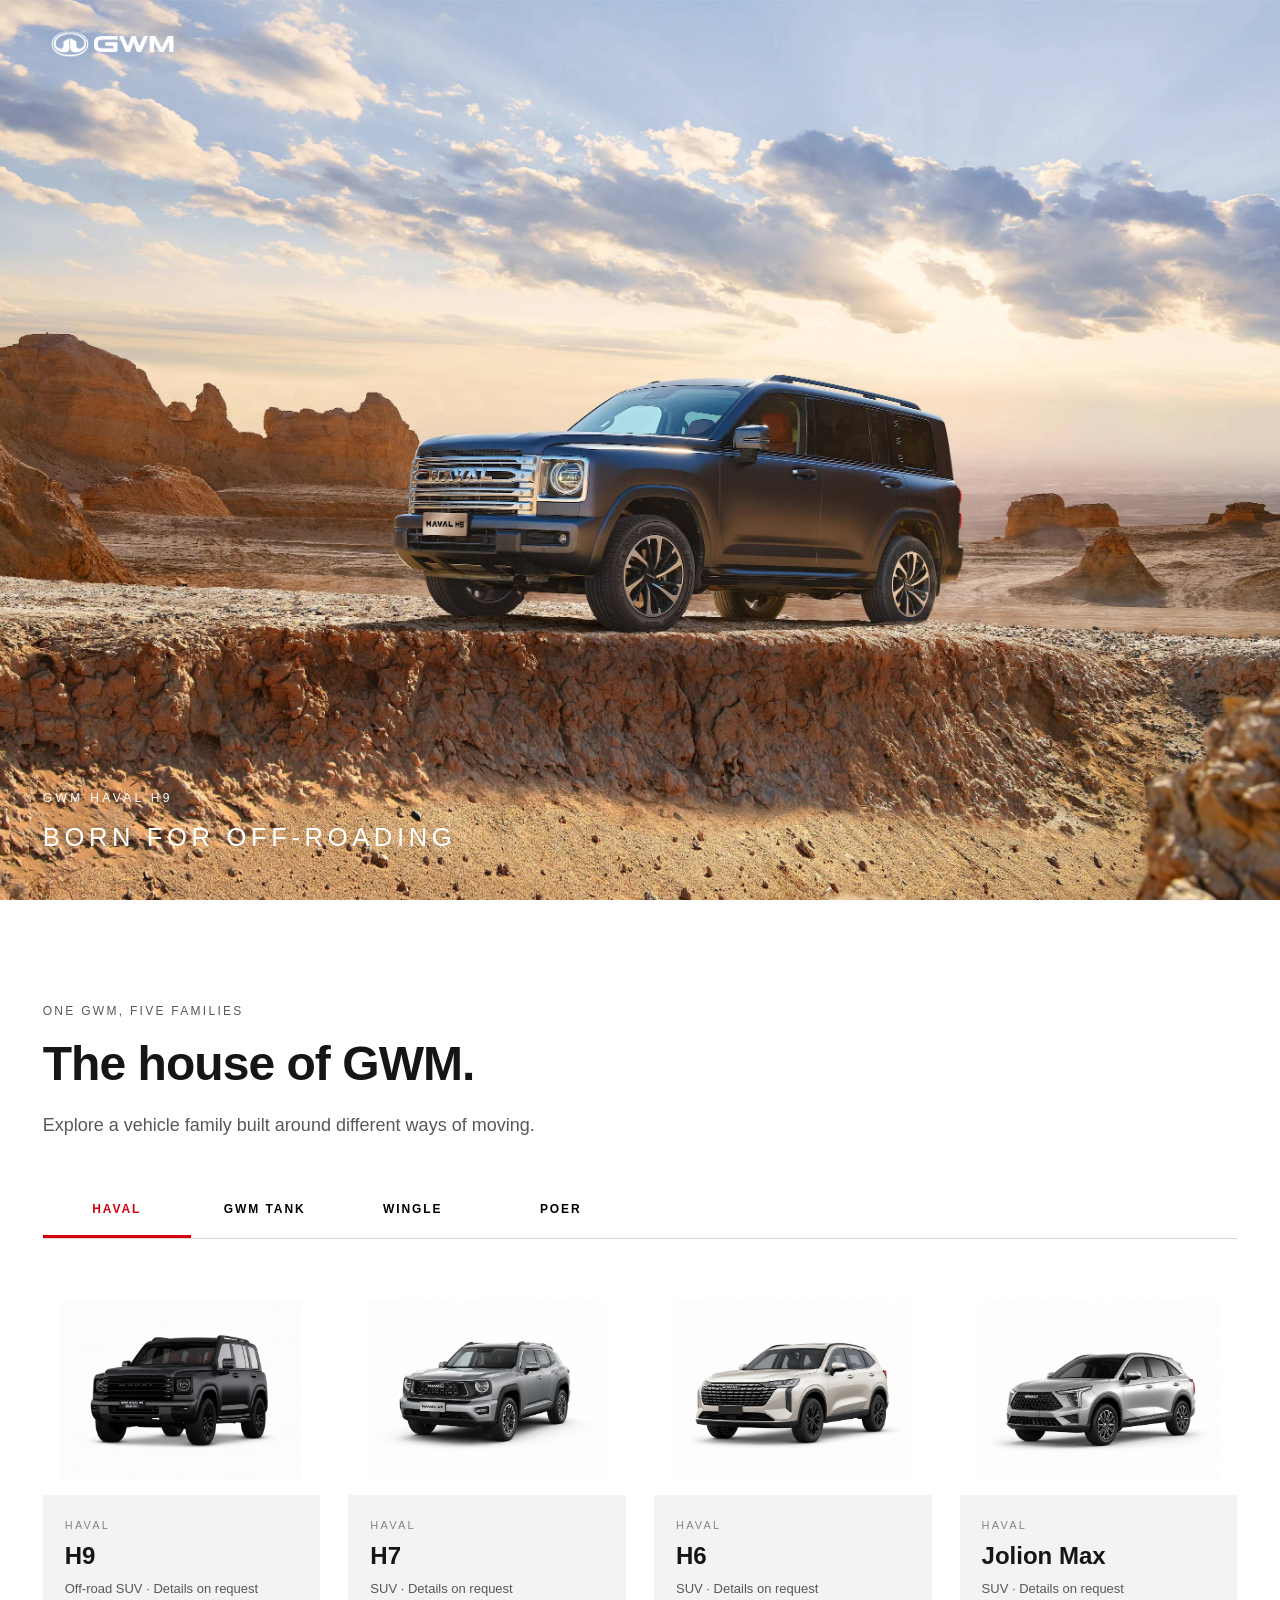
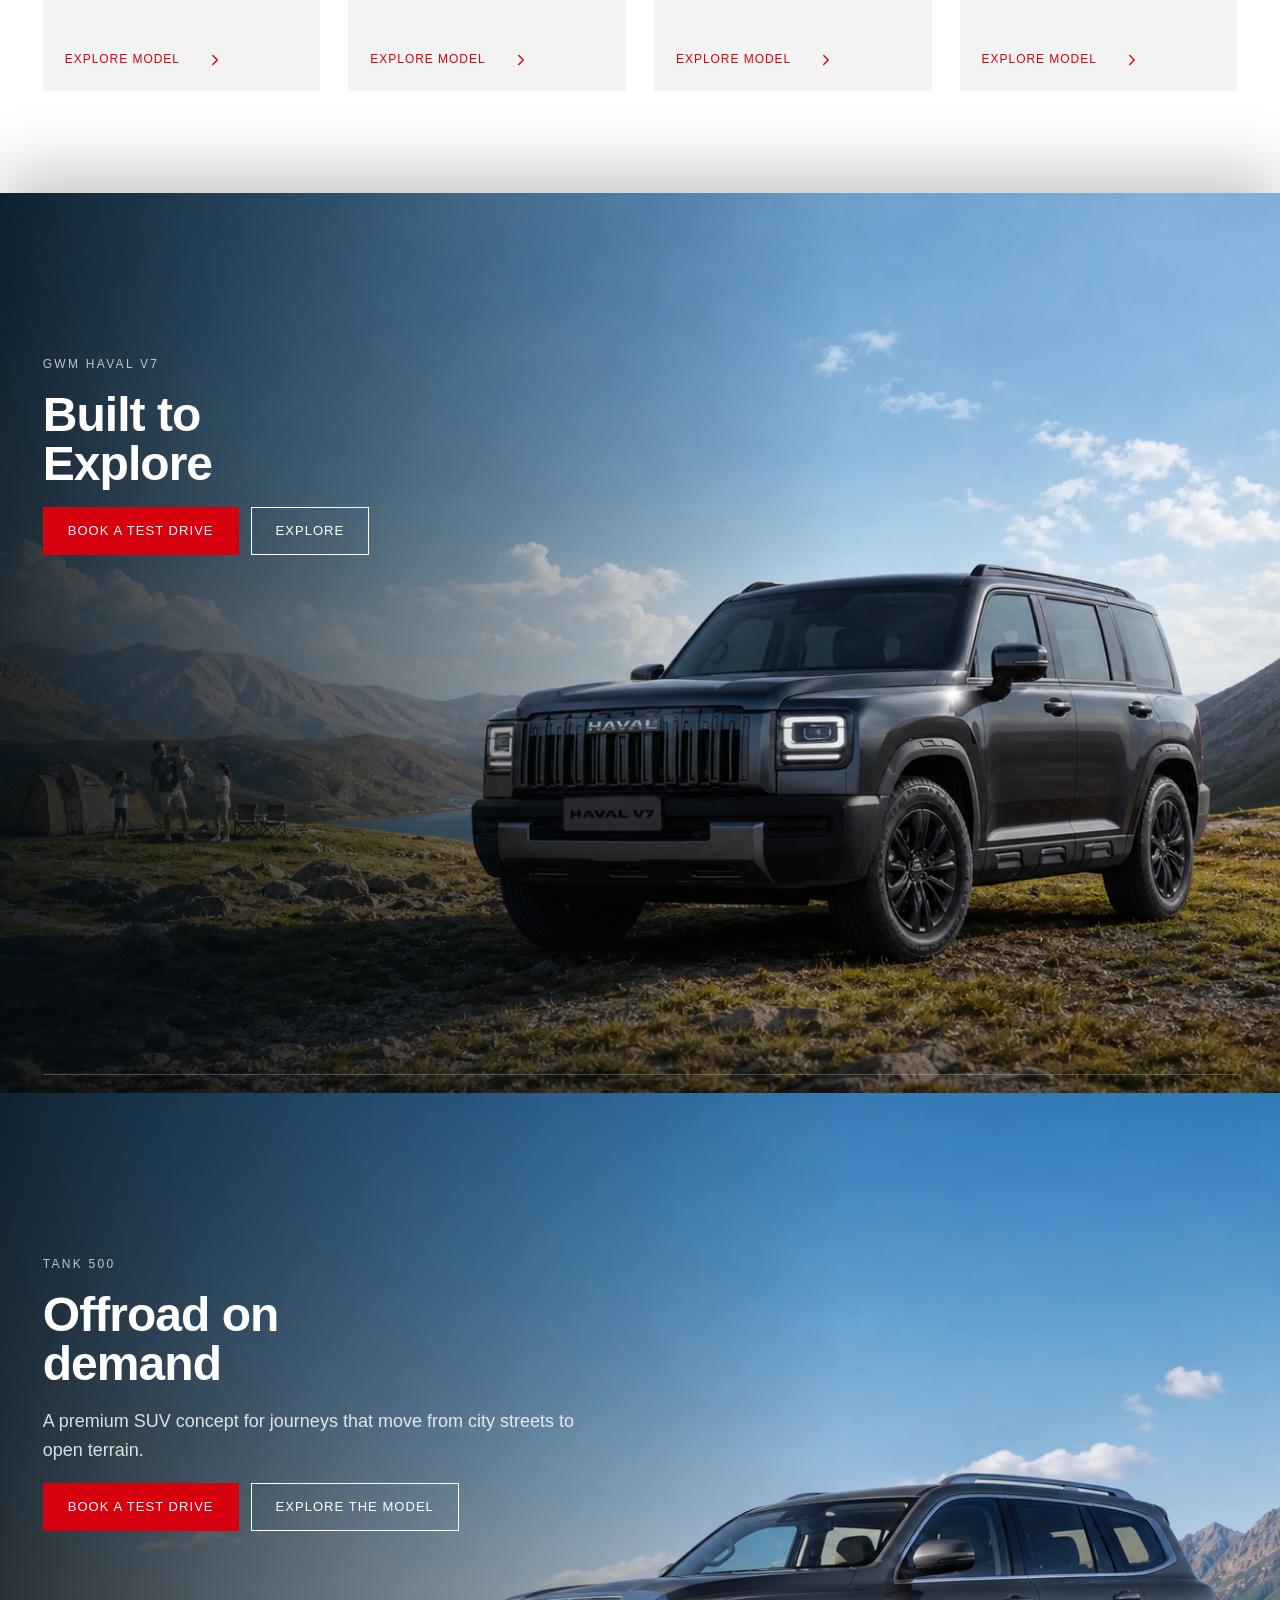
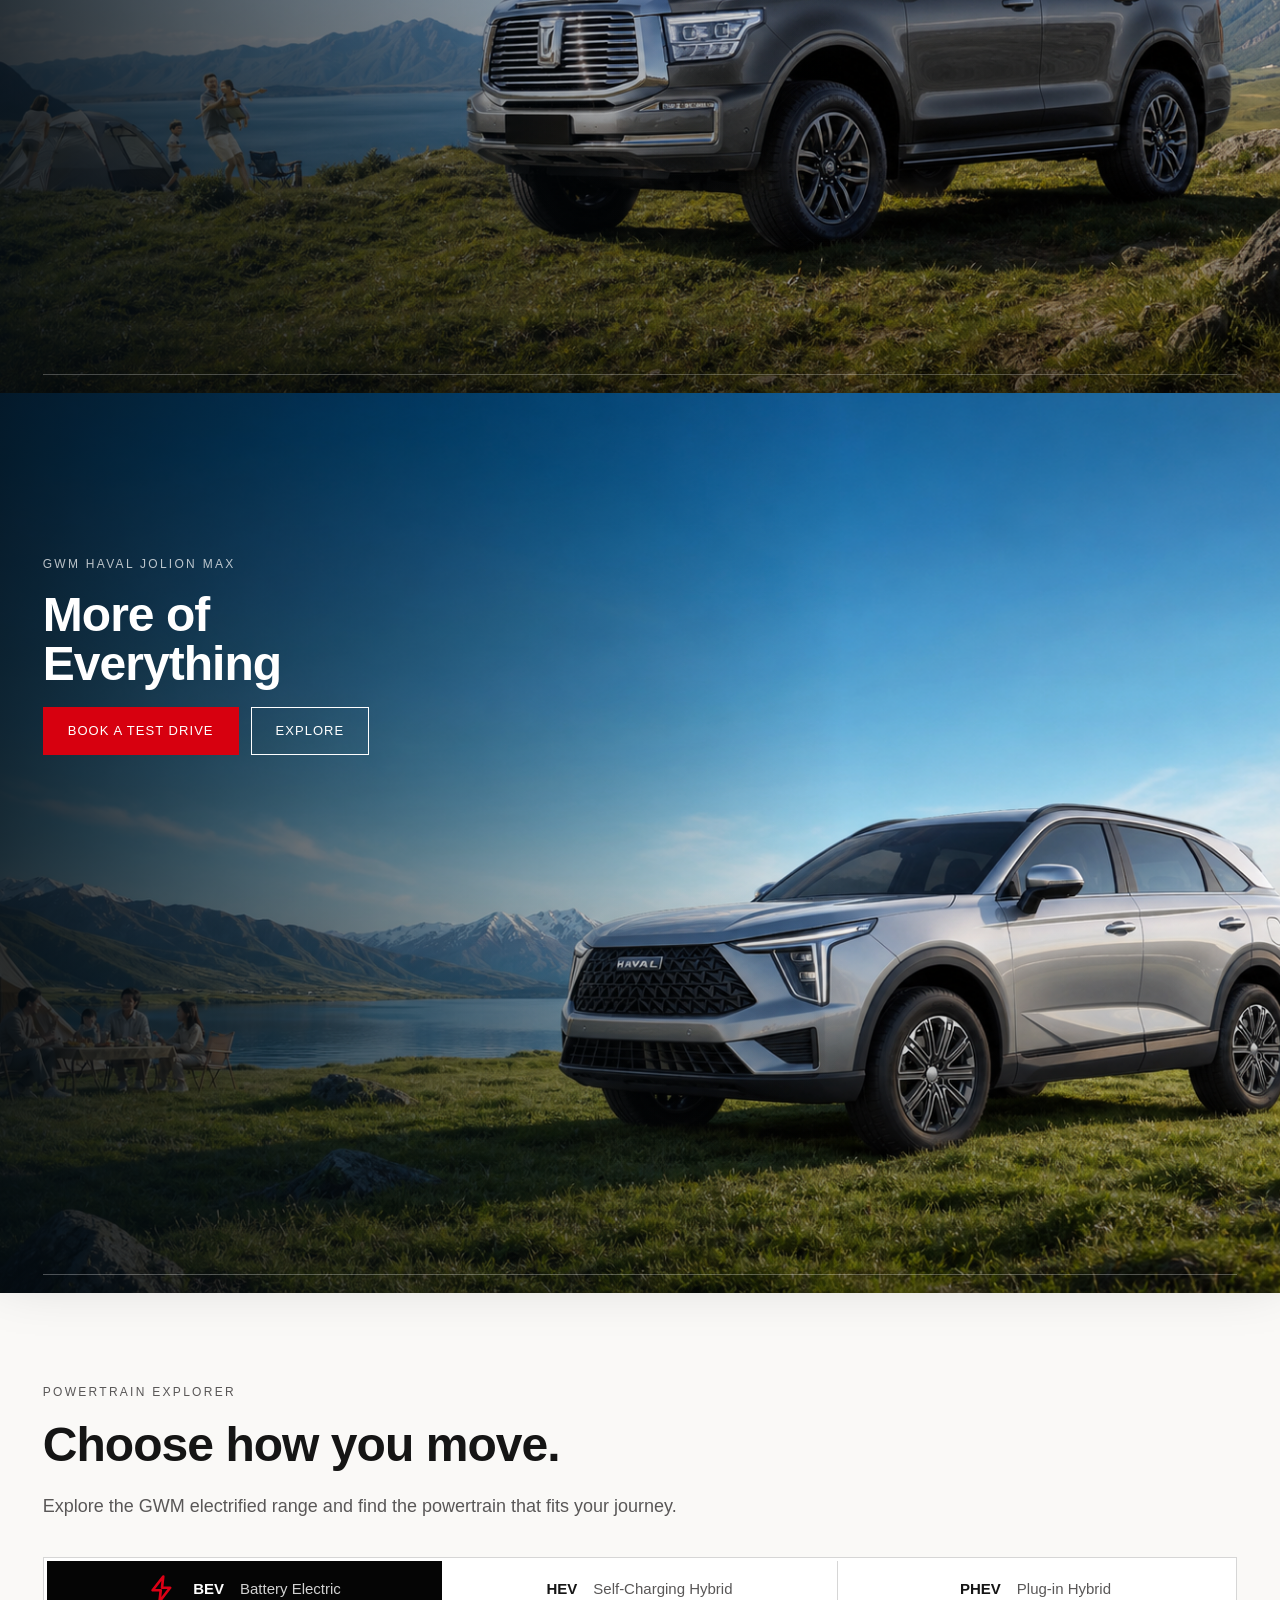
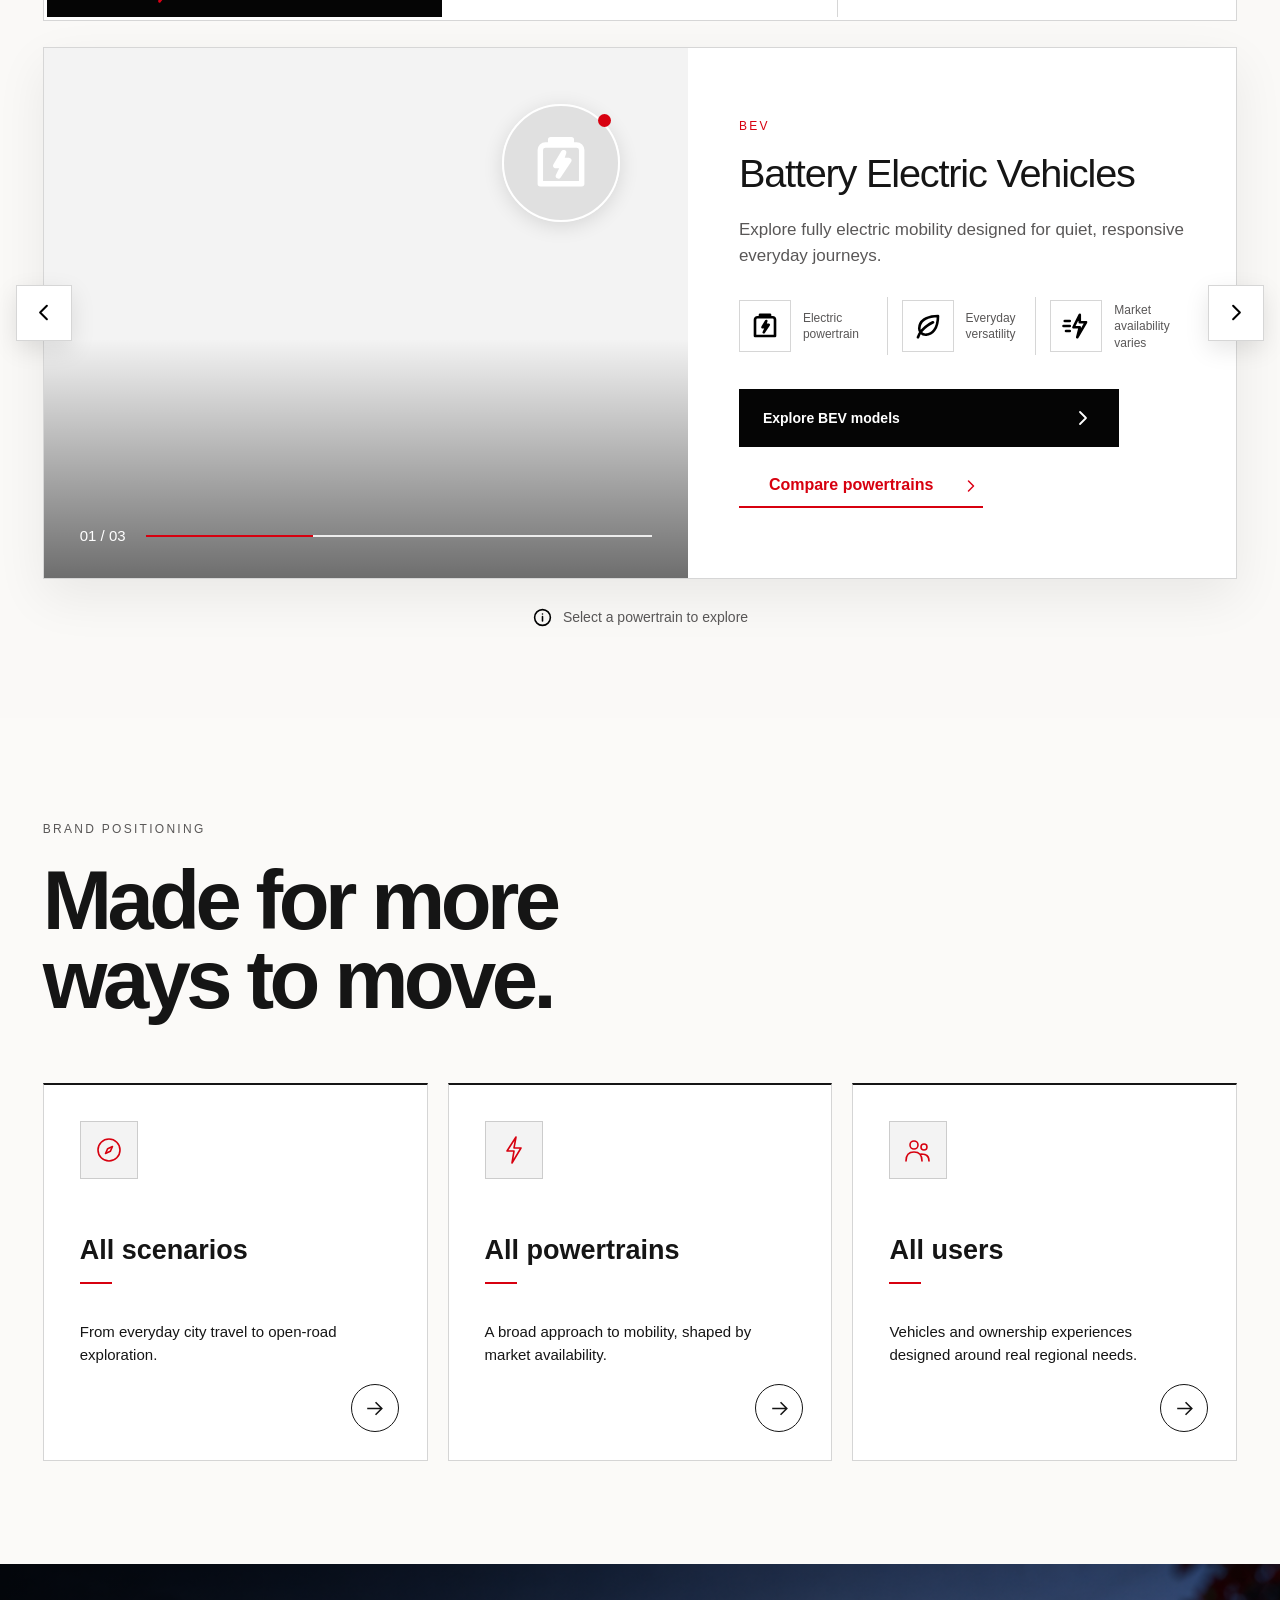
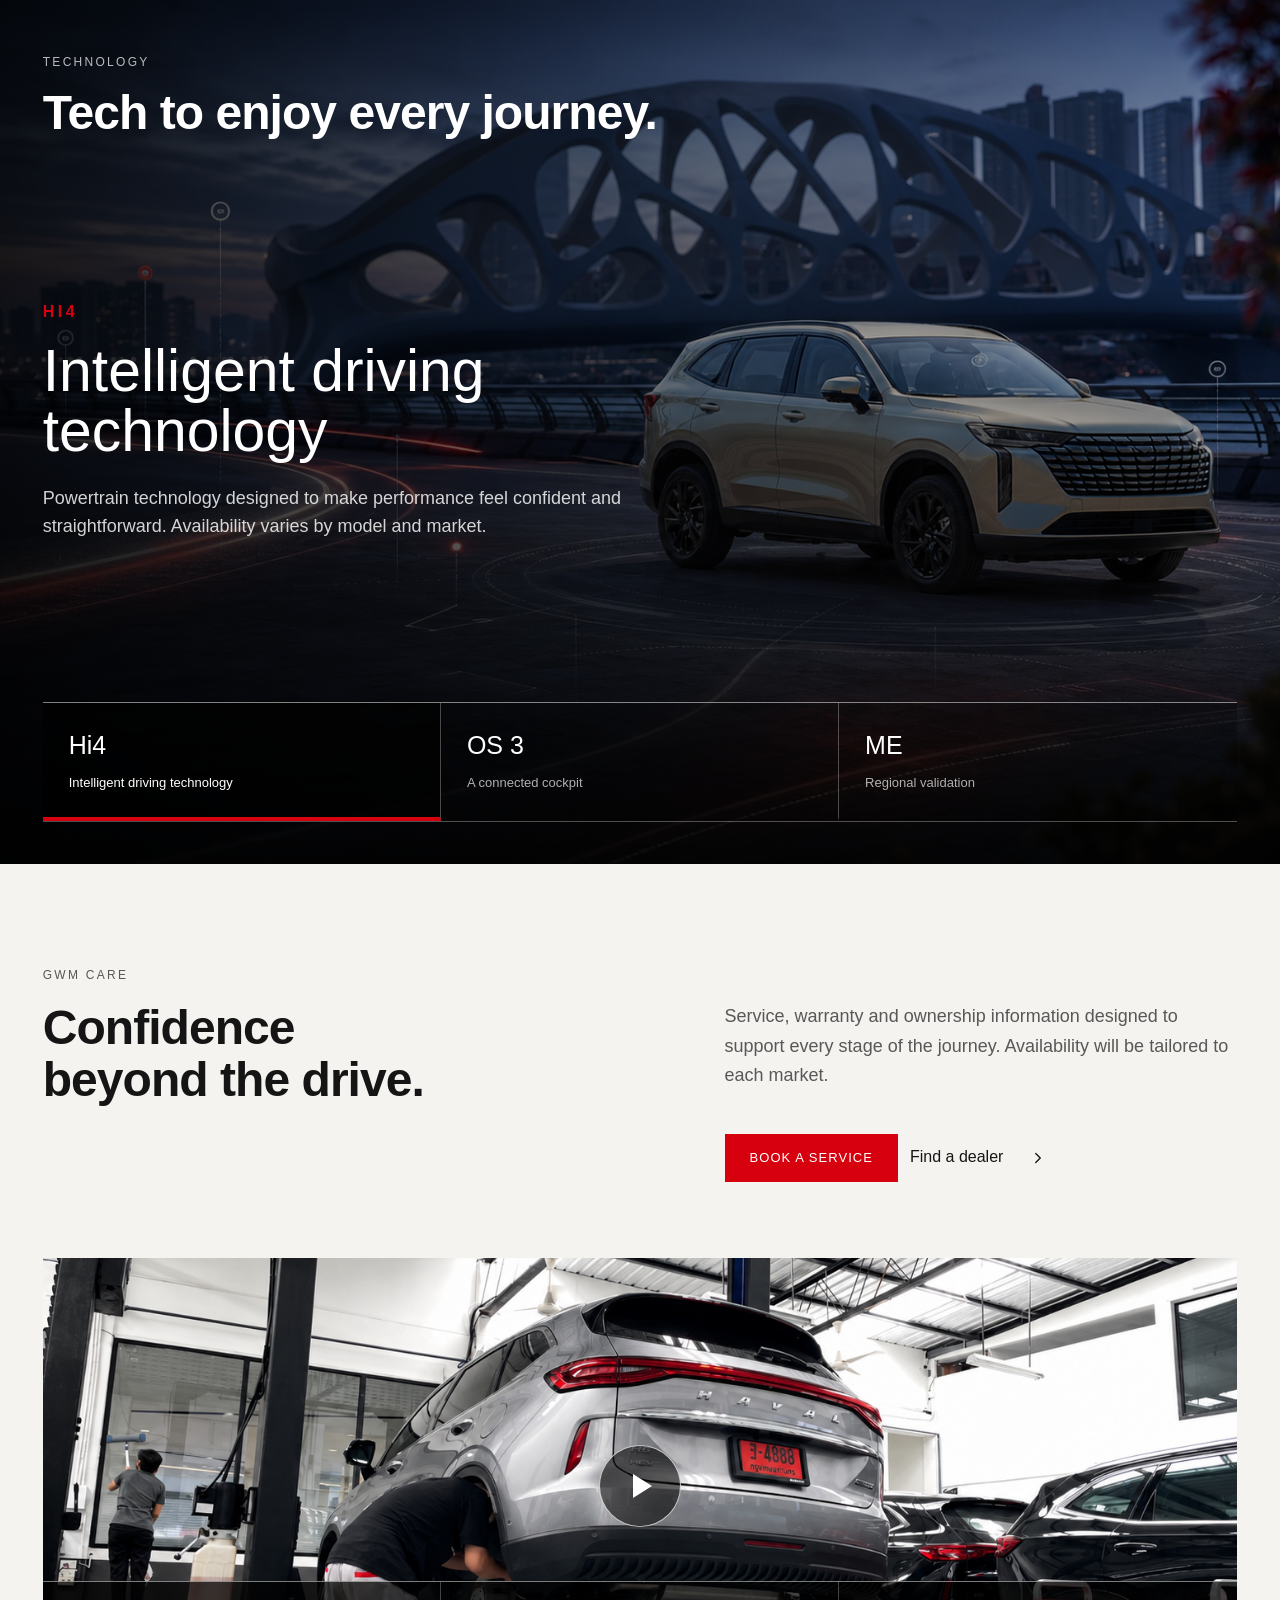
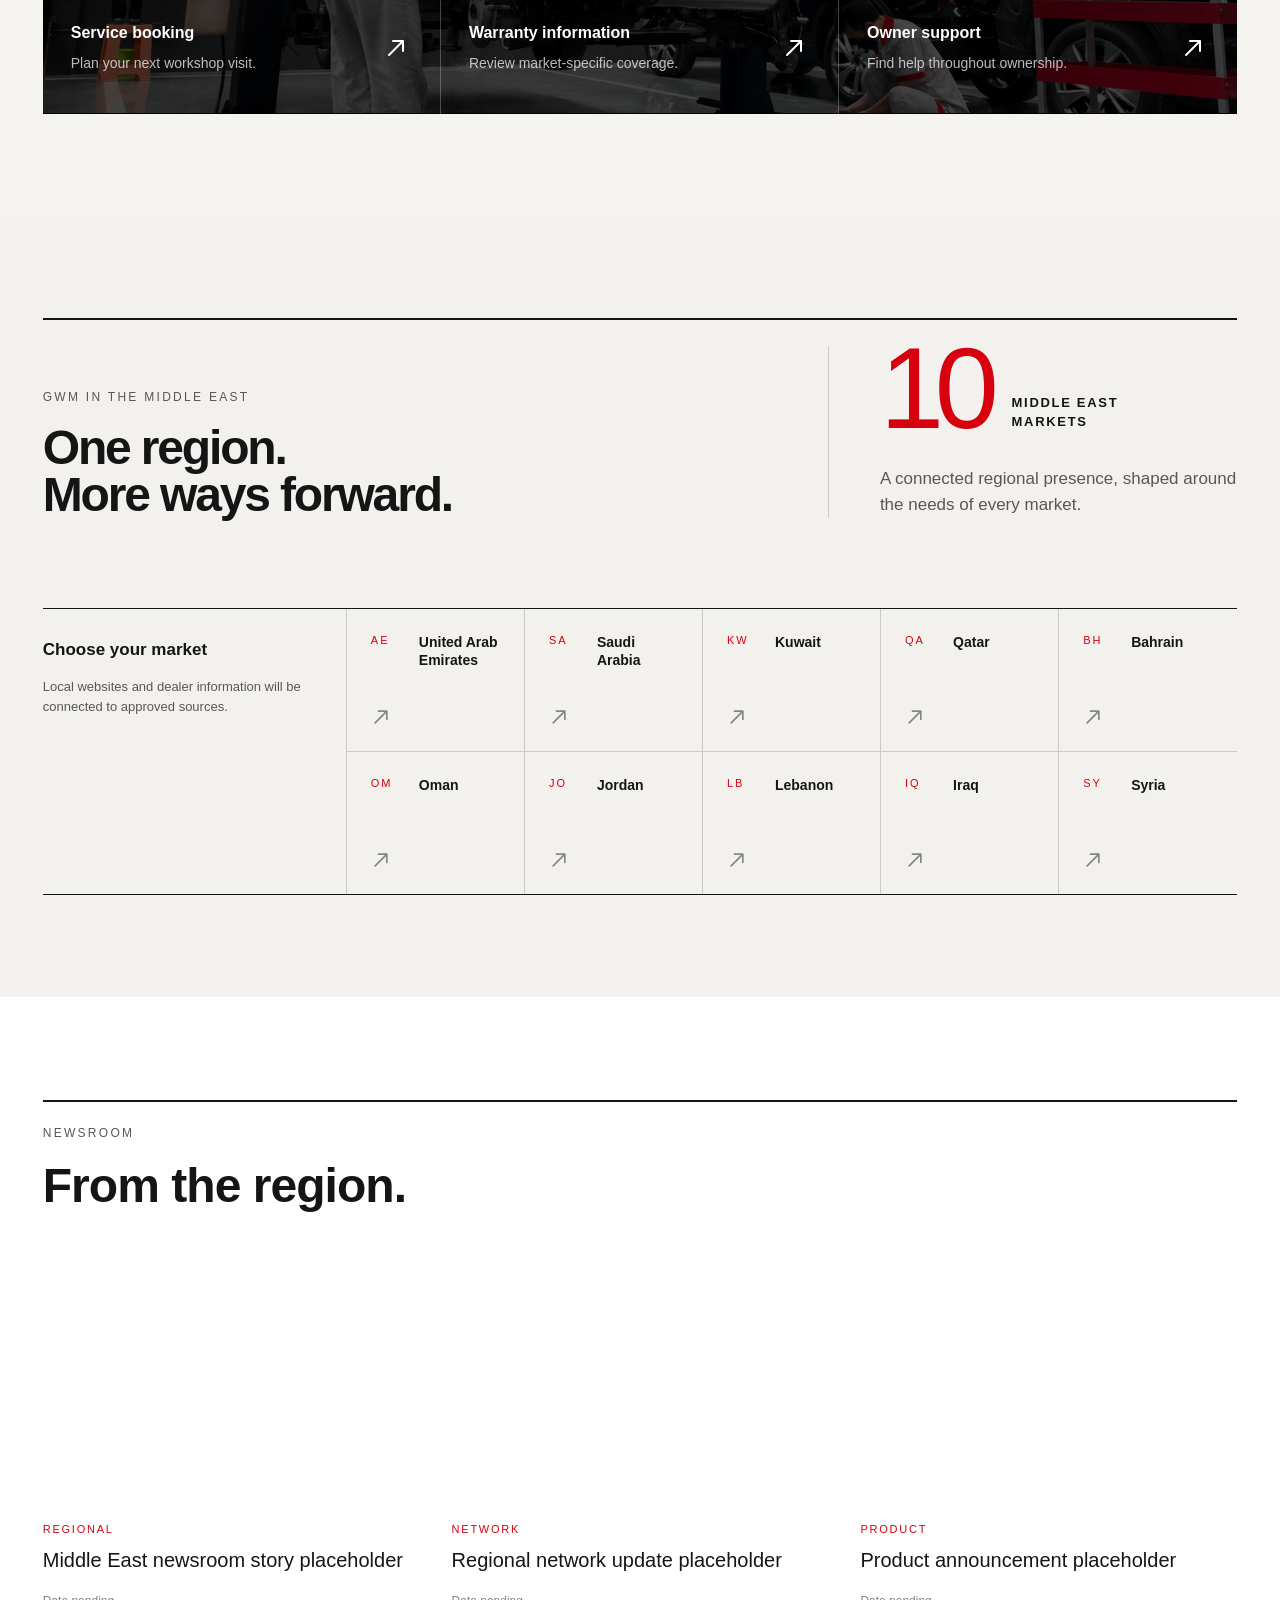
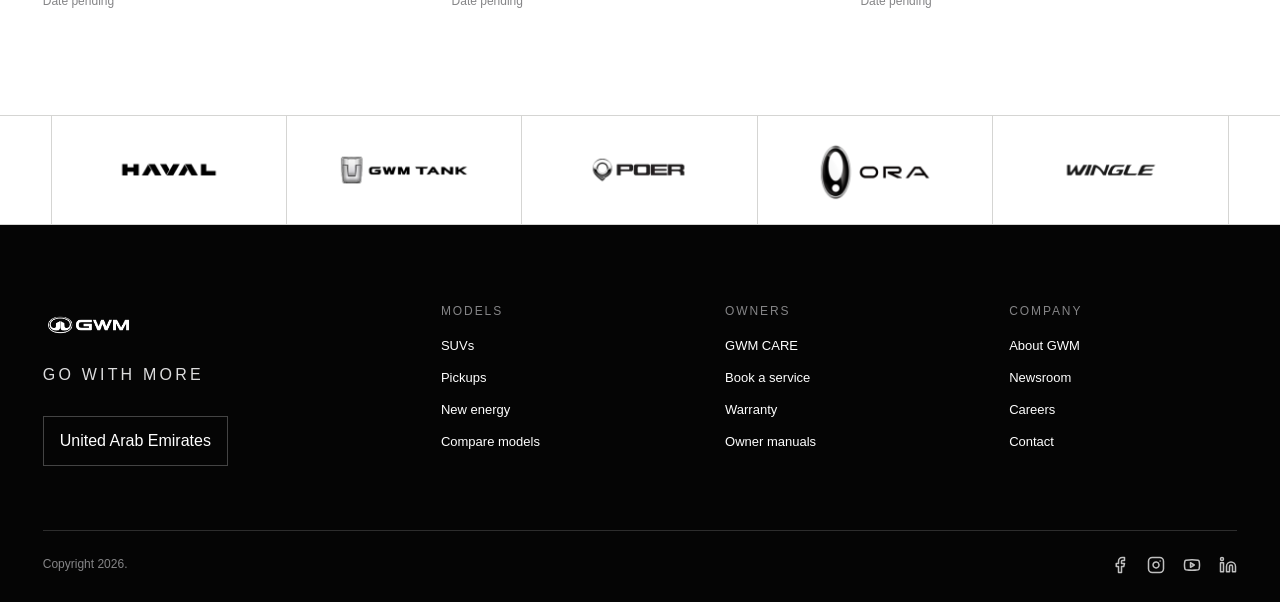
==== commit ea4c5b21: "Localize Saudi vehicle journeys and refine homepage intro" ====
--- a/index.html
+++ b/index.html
@@ -6,8 +6,8 @@
   <meta name="description" content="GWM Middle East concept homepage">
   <title>GWM Middle East</title>
   <link rel="icon" href="assets/brand/gwm-logo-standard.png" type="image/png">
-  <link rel="stylesheet" href="css/styles.css?v=54">
-  <script src="js/app.js?v=44" defer></script>
+  <link rel="stylesheet" href="css/styles.css?v=56">
+  <script src="js/app.js?v=49" defer></script>
 </head>
 <body class="intro-active">
   <a class="skip-link" href="#main-content">Skip to main content</a>
@@ -33,7 +33,7 @@
         <a href="#newsroom">Newsroom</a>
       </nav>
       <div class="site-header__actions">
-        <button class="market-button" type="button" aria-label="Choose market" data-placeholder-action="Market websites are not connected in this prototype.">
+        <button class="market-button" type="button" aria-label="Choose market" aria-controls="market-selector" aria-expanded="false" data-market-open>
           <img src="assets/icons/globe.svg" alt="" width="16" height="16">
         </button>
         <button class="language-button" type="button" aria-label="Switch to Arabic" data-language-toggle>عربي</button>
@@ -44,6 +44,29 @@
       </div>
     </div>
   </header>
+
+  <section class="market-selector" id="market-selector" aria-hidden="true" data-market-selector>
+    <button class="market-selector__backdrop" type="button" aria-label="Close market selector" data-market-close></button>
+    <div class="market-selector__panel" role="dialog" aria-modal="true" aria-labelledby="market-selector-title">
+      <header class="market-selector__header">
+        <div><p class="eyebrow">GWM Middle East</p><h2 id="market-selector-title">Choose your market</h2></div>
+        <button class="icon-button icon-button--dark" type="button" aria-label="Close market selector" data-market-close><img src="assets/icons/close.svg" alt="" width="20" height="20"></button>
+      </header>
+      <p class="market-selector__intro">Select a country to view its local GWM experience.</p>
+      <ul class="market-selector__grid" aria-label="Available Middle East markets">
+        <li><a href="index.html" aria-current="page"><span>AE</span><strong>United Arab Emirates</strong><img src="assets/icons/arrow-up-right.svg" alt=""></a></li>
+        <li><a href="saudi-arabia.html"><span>SA</span><strong>Saudi Arabia</strong><img src="assets/icons/arrow-up-right.svg" alt=""></a></li>
+        <li><button type="button" data-placeholder-action="The Kuwait market experience is coming soon."><span>KW</span><strong>Kuwait</strong><img src="assets/icons/arrow-up-right.svg" alt=""></button></li>
+        <li><button type="button" data-placeholder-action="The Qatar market experience is coming soon."><span>QA</span><strong>Qatar</strong><img src="assets/icons/arrow-up-right.svg" alt=""></button></li>
+        <li><button type="button" data-placeholder-action="The Bahrain market experience is coming soon."><span>BH</span><strong>Bahrain</strong><img src="assets/icons/arrow-up-right.svg" alt=""></button></li>
+        <li><button type="button" data-placeholder-action="The Oman market experience is coming soon."><span>OM</span><strong>Oman</strong><img src="assets/icons/arrow-up-right.svg" alt=""></button></li>
+        <li><button type="button" data-placeholder-action="The Jordan market experience is coming soon."><span>JO</span><strong>Jordan</strong><img src="assets/icons/arrow-up-right.svg" alt=""></button></li>
+        <li><button type="button" data-placeholder-action="The Lebanon market experience is coming soon."><span>LB</span><strong>Lebanon</strong><img src="assets/icons/arrow-up-right.svg" alt=""></button></li>
+        <li><button type="button" data-placeholder-action="The Iraq market experience is coming soon."><span>IQ</span><strong>Iraq</strong><img src="assets/icons/arrow-up-right.svg" alt=""></button></li>
+        <li><button type="button" data-placeholder-action="The Syria market experience is coming soon."><span>SY</span><strong>Syria</strong><img src="assets/icons/arrow-up-right.svg" alt=""></button></li>
+      </ul>
+    </div>
+  </section>
 
   <aside class="site-menu" id="site-menu" aria-hidden="true" aria-label="Site menu" data-menu>
     <div class="site-menu__backdrop" data-menu-close></div>
@@ -313,8 +336,8 @@
             <span>Local websites and dealer information will be connected to approved sources.</span>
           </div>
           <ul class="market-list" aria-label="Middle East markets">
-            <li><button type="button" data-placeholder-action="The United Arab Emirates market website is not connected in this prototype."><span>AE</span><strong>United Arab Emirates</strong><img src="assets/icons/arrow-up-right.svg" alt="" aria-hidden="true"></button></li>
-            <li><button type="button" data-placeholder-action="The Saudi Arabia market website is not connected in this prototype."><span>SA</span><strong>Saudi Arabia</strong><img src="assets/icons/arrow-up-right.svg" alt="" aria-hidden="true"></button></li>
+            <li><a href="index.html" aria-current="page"><span>AE</span><strong>United Arab Emirates</strong><img src="assets/icons/arrow-up-right.svg" alt="" aria-hidden="true"></a></li>
+            <li><a href="saudi-arabia.html"><span>SA</span><strong>Saudi Arabia</strong><img src="assets/icons/arrow-up-right.svg" alt="" aria-hidden="true"></a></li>
             <li><button type="button" data-placeholder-action="The Kuwait market website is not connected in this prototype."><span>KW</span><strong>Kuwait</strong><img src="assets/icons/arrow-up-right.svg" alt="" aria-hidden="true"></button></li>
             <li><button type="button" data-placeholder-action="The Qatar market website is not connected in this prototype."><span>QA</span><strong>Qatar</strong><img src="assets/icons/arrow-up-right.svg" alt="" aria-hidden="true"></button></li>
             <li><button type="button" data-placeholder-action="The Bahrain market website is not connected in this prototype."><span>BH</span><strong>Bahrain</strong><img src="assets/icons/arrow-up-right.svg" alt="" aria-hidden="true"></button></li>
@@ -334,6 +357,7 @@
 
   </main>
 
+<nav class="brand-ribbon" aria-label="Explore GWM brands"><div class="brand-ribbon__track"><a href="vehicles.html" aria-label="Explore GWM HAVAL"><img src="assets/brand/haval-logo.png" alt="HAVAL"></a><a href="vehicles.html" aria-label="Explore GWM TANK"><img src="assets/brand/gwm-tank-logo.png" alt="GWM TANK"></a><a href="vehicles.html" aria-label="Explore GWM POER"><img src="assets/brand/poer-logo.png" alt="POER"></a><a href="vehicles.html" aria-label="Explore GWM ORA"><img src="assets/brand/ora-logo.png" alt="ORA"></a><a href="vehicles.html" aria-label="Explore GWM WINGLE"><img src="assets/brand/wingle-logo.png" alt="WINGLE"></a></div></nav>
   <footer class="footer" id="footer">
     <div class="container footer__grid"><div class="footer__brand"><img src="assets/brand/gwm-logo-white.png" alt="GWM" width="136" height="60"><p>Go with more</p><button type="button" data-placeholder-action="Market websites are not connected in this prototype.">United Arab Emirates</button></div><nav aria-label="Model links"><h2>Models</h2><a href="#vehicles">SUVs</a><a href="#vehicles">Pickups</a><a href="#powertrains">New energy</a><a href="#vehicles">Compare models</a></nav><nav aria-label="Owner links"><h2>Owners</h2><a href="#owners">GWM CARE</a><a href="#owners">Book a service</a><a href="#owners">Warranty</a><a href="#owners">Owner manuals</a></nav><nav aria-label="Company links"><h2>Company</h2><a href="#regional-network">About GWM</a><a href="#newsroom">Newsroom</a><a href="#footer">Careers</a><a href="#footer">Contact</a></nav></div>
     <div class="container footer__bottom"><p>Copyright 2026.</p><div class="social-links"><a href="#footer" aria-label="Facebook"><img src="assets/icons/facebook.svg" alt="" width="18" height="18"></a><a href="#footer" aria-label="Instagram"><img src="assets/icons/instagram.svg" alt="" width="18" height="18"></a><a href="#footer" aria-label="YouTube"><img src="assets/icons/youtube.svg" alt="" width="18" height="18"></a><a href="#footer" aria-label="LinkedIn"><img src="assets/icons/linkedin.svg" alt="" width="18" height="18"></a></div></div>
--- a/css/styles.css
+++ b/css/styles.css
@@ -1,3 +1,7 @@
+@font-face{font-family:Cairo;font-style:normal;font-weight:400;font-display:swap;src:url("../assets/fonts/cairo-400.ttf") format("truetype")}
+@font-face{font-family:Cairo;font-style:normal;font-weight:500;font-display:swap;src:url("../assets/fonts/cairo-500.ttf") format("truetype")}
+@font-face{font-family:Cairo;font-style:normal;font-weight:600;font-display:swap;src:url("../assets/fonts/cairo-600.ttf") format("truetype")}
+@font-face{font-family:Cairo;font-style:normal;font-weight:700;font-display:swap;src:url("../assets/fonts/cairo-700.ttf") format("truetype")}
 :root{--red:#d7000f;--red-dark:#b7000d;--black:#050505;--ink:#151515;--grey-700:#595757;--grey-500:#858587;--grey-300:#dcdcdd;--grey-100:#f3f3f3;--white:#fff;--border:rgba(0,0,0,.16);--container:1680px;--gutter:clamp(20px,3.34vw,64px);--section-space:clamp(72px,8vw,128px);--header-height:88px;--focus:#0b66ff;--ease:cubic-bezier(.2,0,.2,1);--font:Arial,"Helvetica Neue",sans-serif}
 *,*::before,*::after{box-sizing:border-box}
 html{scroll-behavior:smooth;scroll-padding-top:72px}
@@ -29,7 +33,7 @@
 .site-header.is-scrolled{height:68px;background:rgba(255,255,255,.96);color:var(--ink);border-color:var(--border);backdrop-filter:blur(14px)}
 .site-header__inner{display:flex;height:100%;align-items:center;gap:24px;padding-inline:var(--gutter)}.site-logo{display:block;width:140px}.site-logo img{width:auto;height:60px;object-fit:contain}.site-logo__dark{display:none}.site-header.is-scrolled .site-logo__light{display:none}.site-header.is-scrolled .site-logo__dark{display:block}.desktop-nav{display:flex;flex:1;gap:clamp(18px,2vw,36px);align-items:center}.desktop-nav a{border-bottom:2px solid transparent;padding:10px 0;font-size:12px;font-weight:600;letter-spacing:.08em;text-transform:uppercase}.desktop-nav a:hover{border-color:var(--red)}.site-header__actions{display:flex;align-items:center;gap:10px}.language-button{height:36px;border:0;background:transparent;color:inherit;padding:0 8px;cursor:pointer}.market-button{display:grid;width:40px;height:40px;place-items:center;border:0;background:transparent;color:inherit;padding:0;cursor:pointer}.market-button img,.header-search img{filter:brightness(0) invert(1)}.site-header.is-scrolled .market-button img,.site-header.is-scrolled .header-search img,.site-header.is-scrolled>.icon-button img,.site-header.is-scrolled .site-header__inner>.icon-button img{filter:none}.button--header{min-height:36px;border-color:var(--white);background:transparent;padding-inline:16px;font-size:11px}.site-header.is-scrolled .button--header{border-color:var(--red);background:var(--red)}
 .site-menu{position:fixed;inset:0;z-index:120;visibility:hidden;opacity:0;transition:opacity .25s var(--ease),visibility .25s}.site-menu.is-open{visibility:visible;opacity:1}.site-menu__backdrop{position:absolute;inset:0;background:rgba(0,0,0,.48)}.site-menu__panel{position:relative;background:var(--white);color:var(--ink);border-bottom:4px solid var(--red);padding:0 var(--gutter) 64px;transform:translateY(-24px);transition:transform .35s var(--ease)}.site-menu.is-open .site-menu__panel{transform:none}.site-menu__top{display:flex;height:var(--header-height);align-items:center;justify-content:flex-start;gap:24px;border-bottom:1px solid var(--border)}.site-menu__top>img{width:auto;height:60px;object-fit:contain}.site-menu__grid{display:grid;grid-template-columns:repeat(3,1fr);gap:64px;margin-top:38px}.site-menu__grid section{display:grid;align-content:start;gap:13px}.site-menu__grid a{font-size:20px;font-weight:300}.site-menu__grid a:hover{color:var(--red)}.menu-heading{margin-bottom:8px;color:var(--grey-500);font-size:11px;letter-spacing:.18em;text-transform:uppercase}
-.hero{position:relative;height:max(780px,100svh);min-height:640px;background:var(--black);color:var(--white)}.hero__slides{position:relative;height:100%;overflow:hidden}.hero-slide{position:absolute;inset:0;height:100%;overflow:hidden;visibility:hidden;opacity:0;pointer-events:none;transition:opacity .9s var(--ease),visibility 0s linear .9s}.hero-slide.is-active{z-index:1;visibility:visible;opacity:1;pointer-events:auto;transition:opacity .9s var(--ease),visibility 0s}.hero-slide>img,.hero-slide>video{width:100%;height:100%;object-fit:cover;transform:scale(1.025);transition:transform 6.5s linear}.hero-slide.is-active>img,.hero-slide.is-active>video{transform:scale(1)}.hero-slide__scrim{position:absolute;inset:0;background:linear-gradient(90deg,rgba(0,0,0,.66) 0%,rgba(0,0,0,.18) 55%,rgba(0,0,0,.12)),linear-gradient(0deg,rgba(0,0,0,.75),transparent 45%)}.hero-slide__content{position:absolute;z-index:2;top:clamp(150px,20vh,220px);left:var(--gutter);display:grid;max-width:660px;gap:24px;opacity:0;transform:translateY(16px);transition:opacity .55s var(--ease) .28s,transform .55s var(--ease) .28s}.hero-slide.is-active .hero-slide__content{opacity:1;transform:none}.hero-slide__copy{max-width:590px;color:rgba(255,255,255,.88);font-size:clamp(18px,1.7vw,27px);font-weight:300;line-height:1.45}.hero-slide__identity{position:absolute;z-index:2;bottom:var(--gutter);left:var(--gutter);display:grid;gap:10px;text-transform:uppercase;opacity:0;transform:translateY(10px);transition:opacity .5s var(--ease) .38s,transform .5s var(--ease) .38s}.hero-slide.is-active .hero-slide__identity{opacity:1;transform:none}.hero-slide__identity span{font-size:12px;letter-spacing:.28em}.hero-slide__identity strong{font-size:clamp(22px,2vw,36px);font-weight:300;letter-spacing:.18em}.hero__controls{position:absolute;z-index:3;right:var(--gutter);top:50%;display:grid;gap:10px;transform:translateY(-50%)}.hero__controls button{width:3px;height:24px;border:0;background:rgba(255,255,255,.5);padding:0;cursor:pointer;transition:height .35s var(--ease),background .35s var(--ease)}.hero__controls button.is-active{height:50px;background:var(--red)}
+.hero{position:relative;height:max(780px,100svh);min-height:640px;background:var(--black);color:var(--white)}.hero__slides{position:relative;height:100%;overflow:hidden}.hero-slide{position:absolute;inset:0;height:100%;overflow:hidden;visibility:hidden;opacity:0;pointer-events:none;transition:opacity .9s var(--ease),visibility 0s linear .9s}.hero-slide.is-active{z-index:1;visibility:visible;opacity:1;pointer-events:auto;transition:opacity .9s var(--ease),visibility 0s}.hero-slide>img,.hero-slide>video{width:100%;height:100%;object-fit:cover;transform:scale(1.025);transition:transform 6.5s linear}.hero-slide.is-active>img,.hero-slide.is-active>video{transform:scale(1)}.hero-slide__scrim{position:absolute;inset:0;background:linear-gradient(90deg,rgba(0,0,0,.66) 0%,rgba(0,0,0,.18) 55%,rgba(0,0,0,.12)),linear-gradient(0deg,rgba(0,0,0,.75),transparent 45%)}.hero-slide__content{position:absolute;z-index:2;top:clamp(150px,20vh,220px);left:var(--gutter);display:grid;max-width:660px;gap:24px;opacity:0;transform:translateY(16px);transition:opacity .55s var(--ease) .28s,transform .55s var(--ease) .28s}.market-saudi .hero-slide__content[dir="rtl"]{right:var(--gutter);left:auto;text-align:right}.market-saudi .hero-slide__content[dir="rtl"] .button-group{justify-content:flex-start}.hero-slide.is-active .hero-slide__content{opacity:1;transform:none}.hero-slide__copy{max-width:590px;color:rgba(255,255,255,.88);font-size:clamp(18px,1.7vw,27px);font-weight:300;line-height:1.45}.hero-slide__identity{position:absolute;z-index:2;bottom:var(--gutter);left:var(--gutter);display:grid;gap:10px;text-transform:uppercase;opacity:0;transform:translateY(10px);transition:opacity .5s var(--ease) .38s,transform .5s var(--ease) .38s}.hero-slide.is-active .hero-slide__identity{opacity:1;transform:none}.hero-slide__identity span{font-size:12px;letter-spacing:.28em}.hero-slide__identity strong{font-size:clamp(22px,2vw,36px);font-weight:300;letter-spacing:.18em}.hero__controls{position:absolute;z-index:3;right:var(--gutter);top:50%;display:grid;gap:10px;transform:translateY(-50%)}.hero__controls button{width:3px;height:24px;border:0;background:rgba(255,255,255,.5);padding:0;cursor:pointer;transition:height .35s var(--ease),background .35s var(--ease)}.hero__controls button.is-active{height:50px;background:var(--red)}
 .vehicle-showcase{position:relative;height:clamp(620px,82vh,950px);overflow:hidden;color:var(--white)}.vehicle-showcase>img{width:100%;height:100%;object-fit:cover}.vehicle-showcase__scrim{position:absolute;inset:0;background:linear-gradient(0deg,rgba(0,0,0,.76),transparent 55%)}.vehicle-showcase__content{position:absolute;left:var(--gutter);bottom:var(--gutter);z-index:2;display:grid;gap:18px}.vehicle-showcase h2{font-size:clamp(38px,4vw,64px);letter-spacing:.06em;text-transform:uppercase}.vehicle-showcase--jolion>img{object-position:center 62%}
 .tank-feature__grid{display:grid;grid-template-columns:.8fr 1.2fr;gap:clamp(44px,7vw,120px);align-items:center}.tank-feature__content{display:grid;gap:22px}.brand-wordmark{font-size:15px;font-weight:700;letter-spacing:.32em}.tank-feature h2{font-size:clamp(90px,10vw,150px);line-height:.8}.tank-feature__tagline{color:var(--grey-300);font-size:18px;font-weight:300;letter-spacing:.22em;text-transform:uppercase}.media-frame img{width:100%;aspect-ratio:4/3;object-fit:cover}.media-frame figcaption{margin-top:12px;color:var(--grey-500);font-size:12px}
 .showcase-stack{position:relative;background:#071018}.showcase-stack__panel{position:sticky;top:0;isolation:isolate;min-height:100vh;min-height:100svh;overflow:hidden;color:var(--white);box-shadow:0 -22px 60px rgba(0,0,0,.22)}.showcase-stack__panel:nth-child(1){z-index:1}.showcase-stack__panel:nth-child(2){z-index:2}.showcase-stack__panel:nth-child(3){z-index:3}.showcase-stack__panel>img{position:absolute;inset:0;width:100%;height:100%;object-fit:cover;object-position:center}.showcase-stack__scrim{position:absolute;z-index:1;inset:0;background:linear-gradient(90deg,rgba(4,12,18,.82) 0,rgba(4,12,18,.42) 32%,transparent 66%),linear-gradient(0deg,rgba(0,0,0,.42),transparent 45%)}.showcase-stack__content{position:absolute;z-index:2;top:clamp(132px,18vh,190px);left:var(--gutter);display:grid;gap:18px;width:min(580px,calc(100% - (2 * var(--gutter))))}.showcase-stack__content h2{max-width:12ch;font-size:clamp(40px,4vw,64px);line-height:1.02;letter-spacing:-.02em}.showcase-stack__content>p:not(.eyebrow){max-width:54ch;color:rgba(255,255,255,.84);font-size:18px;line-height:1.6}.showcase-stack__panel::after{content:"";position:absolute;z-index:3;left:var(--gutter);right:var(--gutter);bottom:18px;height:1px;background:rgba(255,255,255,.28)}
@@ -47,6 +51,10 @@
 @media(max-width:820px){.site-header__actions .language-button,.button--header{display:none}.site-header__inner{gap:12px}.hero{height:900px;min-height:100svh}.hero-slide>img,.hero-slide>video{object-position:62% center}.hero-slide__scrim{background:linear-gradient(0deg,rgba(0,0,0,.82),rgba(0,0,0,.05) 80%)}.hero-slide__content{top:auto;right:var(--gutter);bottom:150px}.hero-slide__identity{display:none}.hero__controls{top:auto;right:auto;left:var(--gutter);bottom:56px;display:flex;transform:none}.hero__controls button{width:28px;height:3px}.hero__controls button.is-active{width:54px;height:3px}.category-tabs{grid-template-columns:repeat(2,1fr)}.category-tabs button:nth-child(2){border-right:0}.category-tabs button:nth-child(-n+2){border-bottom-color:rgba(255,255,255,.16)}.category-tabs button[aria-selected=true]{border-bottom-color:var(--red)}.model-selector{height:500px}.model-selector__vehicle{width:78vw}.model-selector__vehicle.is-previous{transform:translate(-122%,-44%) scale(.57)}.model-selector__vehicle.is-next{transform:translate(22%,-44%) scale(.57)}.tank-feature__grid,.care__grid{grid-template-columns:1fr}.tank-feature__content{order:2}.powertrain-grid,.technology-grid{grid-template-columns:1fr 1fr}.pillar-grid{grid-template-columns:1fr}.market-list{grid-template-columns:repeat(2,1fr)}.footer__grid{grid-template-columns:1fr 1fr}.footer__brand{grid-column:1/-1}.site-menu__grid{grid-template-columns:1fr;gap:32px;max-height:65vh;overflow:auto}.site-menu__panel{padding-bottom:36px}}
 @media(max-width:600px){:root{--gutter:20px;--section-space:72px}.container{width:calc(100% - 40px)}.container--wide-text{margin-inline:20px}.hero-slide__content{gap:18px;bottom:120px}.hero-slide__copy{font-size:17px}.hero-slide__content .button-group{align-items:stretch;flex-direction:column}.hero-slide__content .button{width:100%}.category-selector__intro{padding-bottom:30px}.category-tabs button{min-height:92px;gap:10px;font-size:17px}.category-tabs__icon{font-size:20px}.category-models{grid-template-columns:1fr;width:100%}.category-model{min-height:480px}.category-model img{min-height:300px}.category-selector__footer{align-items:flex-start;flex-direction:column}.model-selector{height:420px;margin-top:42px}.model-selector__heading{top:26px}.model-selector__heading h3{font-size:25px}.model-selector__arrow{top:20px;width:42px;height:42px}.model-selector__arrow--previous{left:16px}.model-selector__arrow--next{right:16px}.model-selector__stage{inset-top:82px}.model-selector__vehicle{width:104vw}.model-selector__vehicle.is-previous{transform:translate(-126%,-40%) scale(.52)}.model-selector__vehicle.is-next{transform:translate(26%,-40%) scale(.52)}.model-selector__note{right:16px;bottom:12px}.vehicle-showcase{height:680px}.vehicle-showcase>img{object-position:62% center}.vehicle-showcase__content{right:20px}.tank-feature h2{font-size:96px}.powertrain-grid,.vehicle-grid,.technology-grid,.news-grid{grid-template-columns:1fr}.powertrain-grid button{min-height:190px}.brand-tabs{margin-inline:-20px;padding-inline:20px}.market-list{grid-template-columns:1fr 1fr}.footer__grid{grid-template-columns:1fr}.footer__brand{grid-column:auto}.footer__bottom{align-items:flex-start;flex-direction:column;gap:20px}.ask-gwm{right:16px;bottom:16px}.toast{right:16px;bottom:78px}.test-drive-dialog form{padding:24px}.dialog-top h2{font-size:32px}}
 @media(max-width:380px){h1{font-size:38px}.hero-slide__copy{font-size:16px}.market-list{grid-template-columns:1fr}.button{padding-inline:18px}.site-logo{width:124px}.site-logo img,.site-menu__top>img{height:52px}.powertrain-grid button{padding:22px}}
+
+/* Market selector */
+.market-selector{position:fixed;z-index:120;inset:0;visibility:hidden;opacity:0;transition:opacity .25s var(--ease),visibility .25s}.market-selector.is-open{visibility:visible;opacity:1}.market-selector__backdrop{position:absolute;inset:0;border:0;background:rgba(0,0,0,.48);cursor:pointer}.market-selector__panel{position:absolute;top:0;right:0;width:min(920px,100%);height:100%;overflow:auto;background:#f4f3f0;padding:clamp(28px,4vw,58px);transform:translateX(100%);transition:transform .42s var(--ease)}.market-selector.is-open .market-selector__panel{transform:none}.market-selector__header{display:flex;align-items:flex-start;justify-content:space-between;gap:24px;border-top:2px solid var(--ink);padding-top:24px}.market-selector__header h2{margin-top:12px;font-size:clamp(38px,5vw,64px);line-height:1}.market-selector__intro{max-width:560px;margin:20px 0 42px;color:var(--grey-700);font-size:17px}.market-selector__grid{display:grid;grid-template-columns:repeat(2,minmax(0,1fr));margin:0;padding:0;border-top:1px solid var(--ink);border-left:1px solid var(--border);list-style:none}.market-selector__grid li{border-right:1px solid var(--border);border-bottom:1px solid var(--border)}.market-selector__grid :is(a,button){position:relative;display:grid;width:100%;min-height:118px;grid-template-columns:36px minmax(0,1fr) 20px;align-items:start;gap:14px;border:0;background:transparent;color:var(--ink);padding:22px;text-align:left;cursor:pointer;transition:background .2s var(--ease)}.market-selector__grid :is(a,button):hover,.market-selector__grid :is(a,button):focus-visible{background:#fff}.market-selector__grid span{color:var(--red);font-size:11px;letter-spacing:.16em}.market-selector__grid strong{font-size:15px;line-height:1.35}.market-selector__grid img{width:18px;height:18px;align-self:end;grid-column:3;filter:opacity(.55);transition:transform .2s var(--ease)}.market-selector__grid :is(a,button):hover img{transform:translate(2px,-2px)}body.market-selector-open{overflow:hidden}.market-list a{position:relative;display:grid;width:100%;height:100%;min-height:142px;grid-template-columns:32px minmax(0,1fr);grid-template-rows:auto 1fr;align-items:start;gap:26px 16px;background:transparent;color:var(--ink);padding:24px;text-align:left;transition:background .25s var(--ease)}.market-list a::before{position:absolute;top:0;right:100%;left:0;height:3px;background:var(--red);content:"";transition:right .35s var(--ease)}.market-list a:hover,.market-list a:focus-visible{background:var(--white)}.market-list a:hover::before,.market-list a:focus-visible::before{right:0}.market-list a>img{width:20px;height:20px;align-self:end;grid-column:1;grid-row:2;transition:filter .2s var(--ease),transform .2s var(--ease)}.market-list a:hover>img,.market-list a:focus-visible>img{filter:invert(14%) sepia(99%) saturate(5834%) hue-rotate(349deg) brightness(83%) contrast(110%);transform:translate(2px,-2px)}
+@media(max-width:600px){.market-selector__panel{padding:24px 20px}.market-selector__grid{grid-template-columns:1fr}.market-selector__grid :is(a,button){min-height:92px}.market-selector__intro{margin-bottom:28px}}
 .model-selector{margin-inline:calc(var(--gutter) * -1)}
 .brand-house{margin:calc(var(--section-space) * -1) calc(var(--gutter) * -1) 0;background:#f1f1f1;padding:76px var(--gutter) 34px}.brand-house__header{max-width:720px}.brand-house__header h3{margin-top:12px;font-size:clamp(32px,3vw,52px);font-weight:600}.brand-house__header>p:last-child{max-width:680px;margin-top:10px;color:var(--grey-700);font-size:clamp(16px,1.4vw,21px);font-weight:300}.brand-house__tabs{display:flex;margin-top:48px;border-bottom:1px solid var(--grey-300);overflow-x:auto}.brand-house__tabs button{min-width:max-content;border:0;border-bottom:3px solid transparent;background:transparent;padding:18px 26px;color:var(--ink);font-size:12px;letter-spacing:.18em;white-space:nowrap;cursor:pointer}.brand-house__tabs button[aria-selected=true]{border-color:var(--red)}.brand-house__stage{position:relative;display:grid;height:clamp(500px,45vw,690px);grid-template-columns:repeat(3,1fr);align-items:end;margin-top:24px;overflow:hidden}.brand-house__identity{position:absolute;z-index:3;top:72px;left:50%;width:min(360px,32vw);transform:translateX(-50%);text-align:center}.brand-house__identity::before{position:absolute;z-index:-1;inset:-18px 0 -330px;background:#e5e5e5;content:""}.brand-house__identity h4{font-size:clamp(36px,4.2vw,68px);font-weight:600;letter-spacing:.18em;line-height:1;text-indent:.18em}.brand-house__identity p{margin-top:12px;font-size:clamp(17px,2vw,31px);letter-spacing:.32em;text-indent:.32em}.brand-house__vehicle{position:relative;z-index:2;margin:0;opacity:.78;transition:opacity .35s var(--ease),transform .45s var(--ease)}.brand-house__vehicle.is-active{z-index:4;opacity:1;transform:translateY(-8px)}.brand-house__vehicle img{width:100%;mix-blend-mode:multiply}.brand-house__vehicle--poer{margin-right:-8%}.brand-house__vehicle--tank{margin-inline:-12%}.brand-house__vehicle--haval{margin-left:-8%}@media(max-width:820px){.brand-house{padding-top:58px}.brand-house__stage{height:560px;grid-template-columns:.85fr 1.3fr .85fr}.brand-house__identity{top:58px;width:42vw}.brand-house__vehicle--poer{margin-right:-30%}.brand-house__vehicle--tank{margin-inline:-22%}.brand-house__vehicle--haval{margin-left:-30%}}@media(max-width:600px){.brand-house{padding:46px 20px 22px}.brand-house__tabs{margin-inline:-20px;padding-inline:20px}.brand-house__tabs button{padding-inline:18px}.brand-house__stage{height:500px;grid-template-columns:.55fr 1.5fr .55fr;margin-inline:-20px}.brand-house__identity{top:48px;width:70vw}.brand-house__identity::before{inset:-14px 0 -270px}.brand-house__vehicle--poer{margin-right:-90%}.brand-house__vehicle--tank{margin-inline:-34%}.brand-house__vehicle--haval{margin-left:-90%}}
 .brand-house__vehicle--tank img{width:210%;max-width:none;transform:translateX(-26%)}
@@ -299,3 +307,63 @@
 .vehicle-card a,.care__content .text-link{display:inline-flex;width:max-content;align-items:center;justify-content:space-between;gap:26px}
 .vehicle-card a::after,.care__content .text-link::after{display:block;width:18px;height:18px;background:currentColor;content:"";-webkit-mask:url("../assets/icons/arrow-right.svg") center/contain no-repeat;mask:url("../assets/icons/arrow-right.svg") center/contain no-repeat;transition:transform .2s var(--ease)}
 .vehicle-card a:hover::after,.vehicle-card a:focus-visible::after,.care__content .text-link:hover::after,.care__content .text-link:focus-visible::after{transform:translateX(4px)}
+/* GWM brand family ribbon */
+.brand-ribbon{position:relative;z-index:2;border-top:1px solid #d5d5d3;border-bottom:1px solid #d5d5d3;background:#fff;color:#111}
+.brand-ribbon__track{display:grid;max-width:1600px;grid-template-columns:repeat(5,minmax(190px,1fr));margin:auto;padding-inline:clamp(20px,4vw,64px)}
+.brand-ribbon a{display:flex;min-height:108px;align-items:center;justify-content:center;gap:12px;border-right:1px solid #d5d5d3;color:#111;transition:background .25s,color .25s}
+.brand-ribbon a:first-child{border-left:1px solid #d5d5d3}.brand-ribbon a:hover{background:#f2f2f0;color:var(--red)}
+.brand-ribbon img{display:block;width:min(220px,72%);height:74px;object-fit:contain;transition:opacity .25s,transform .25s}
+.brand-ribbon a:hover img{opacity:.72;transform:scale(1.025)}
+@media(max-width:900px){.brand-ribbon{overflow-x:auto;overscroll-behavior-inline:contain;scrollbar-width:none}.brand-ribbon::-webkit-scrollbar{display:none}.brand-ribbon__track{width:max-content;grid-template-columns:repeat(5,190px);padding-inline:0}.brand-ribbon a{min-height:90px}.brand-ribbon img{width:160px;height:70px}}
+@media(max-width:480px){.brand-ribbon__track{grid-template-columns:repeat(5,158px)}.brand-ribbon a{min-height:82px}.brand-ribbon img{width:136px;height:64px}}
+
+/* Saudi hero: Arabic copy sits over an accurate TANK 700 studio visual. */
+.market-saudi .hero-slide__scrim{background:linear-gradient(270deg,rgba(0,0,0,.76) 0%,rgba(0,0,0,.24) 56%,rgba(0,0,0,.08)),linear-gradient(0deg,rgba(0,0,0,.64),transparent 45%)}
+.market-saudi .hero-slide--tank-700>:is(img,video){object-position:25% center}
+@media(max-width:820px){.market-saudi .hero-slide--tank-700>:is(img,video){object-position:42% center}}
+.market-saudi :is([lang="ar"],[dir="rtl"],:lang(ar)){font-family:Cairo,Arial,sans-serif}
+.market-saudi{direction:rtl;text-align:right;font-family:Cairo,Arial,sans-serif}
+.market-saudi .intro-brand-logo{right:var(--gutter);left:auto;transform-origin:right center}
+.market-saudi.intro-active.intro-identity-visible .intro-brand-logo{right:var(--gutter);left:auto;transition:right .62s var(--ease),opacity .6s var(--ease),transform .7s var(--ease),visibility 0s}
+.market-saudi.intro-active.intro-identity-visible.intro-header-visible .intro-brand-logo{right:calc(var(--gutter) + 64px);left:auto;transition:right .62s var(--ease),opacity .16s var(--ease) .5s,visibility 0s linear .66s}
+.market-saudi :is(h1,h2,h3,p,span,a,button,label,input,select){letter-spacing:normal}
+.market-saudi .eyebrow{letter-spacing:.12em}
+.market-saudi .desktop-nav,.market-saudi .site-header__actions,.market-saudi .button-group{direction:rtl}
+.market-saudi .hero-slide__content{right:var(--gutter);left:auto;text-align:right}
+.market-saudi .hero-slide__identity{right:var(--gutter);left:auto;text-align:right}
+.market-saudi .hero__controls{right:auto;left:var(--gutter)}
+.market-saudi .market-selector__panel{right:auto;left:0;transform:translateX(-100%);text-align:right}
+.market-saudi .market-selector__grid :is(a,button),.market-saudi .market-list :is(a,button){text-align:right}
+.market-saudi .site-menu__grid,.market-saudi .site-menu__top{text-align:right}
+.market-saudi .vehicle-card>div,.market-saudi .powertrain-panel__content,.market-saudi .technology__tabs button{text-align:right}
+.vehicle-card{position:relative}.market-saudi .vehicle-card[data-vehicle-brand="KSA"]{margin-top:44px;overflow:visible}.vehicle-card .vehicle-card__badge{position:absolute;z-index:2;top:-38px;right:0;background:var(--red);color:var(--white);padding:8px 12px;font-size:11px;font-weight:600;line-height:1.45}.vehicle-card>img{background:#fff}
+.market-saudi .powertrain-tabs{grid-template-columns:repeat(4,minmax(0,1fr))}
+.market-saudi .vehicle-card a::after,.market-saudi .care__content .text-link::after,.market-saudi .powertrain-panel__cta img,.market-saudi .powertrain-panel__compare img,.market-saudi .pillar-grid a svg,.market-saudi .market-list img,.market-saudi .market-selector__grid img{transform:scaleX(-1)}
+.market-saudi .market-list :is(a,button):hover>img,.market-saudi .market-list :is(a,button):focus-visible>img,.market-saudi .market-selector__grid :is(a,button):hover>img,.market-saudi .market-selector__grid :is(a,button):focus-visible>img{filter:invert(14%) sepia(99%) saturate(5834%) hue-rotate(349deg) brightness(83%) contrast(110%);transform:translate(-3px,-3px) scaleX(-1)}
+.market-saudi .vehicle-card a:hover::after,.market-saudi .vehicle-card a:focus-visible::after,.market-saudi .care__content .text-link:hover::after,.market-saudi .care__content .text-link:focus-visible::after{transform:translateX(-4px) scaleX(-1)}
+.market-saudi .powertrain-panel__content li{border-right:0;border-left:1px solid var(--border)}
+.market-saudi .powertrain-panel__content li:first-child{padding-left:18px;padding-right:0}
+.market-saudi .powertrain-panel__content li:last-child{border-left:0}
+.market-saudi .powertrain-panel__compare span{margin-right:28px;margin-left:0}
+.market-saudi .powertrain-stage__arrow--previous{right:-27px;left:auto}
+.market-saudi .powertrain-stage__arrow--next{right:auto;left:-27px}
+.market-saudi .powertrain-stage__arrow img{transform:scaleX(-1)}
+.market-saudi .technology__scrim{background:linear-gradient(270deg,rgba(0,0,0,.78) 0%,rgba(0,0,0,.46) 48%,rgba(0,0,0,.2)),linear-gradient(0deg,rgba(0,0,0,.82) 0%,transparent 55%)}
+.market-saudi .technology__tabs button{border-right:0;border-left:1px solid rgba(255,255,255,.28)}
+.market-saudi .technology__tabs button:last-child{border-left:0}
+.market-saudi .network__summary{border-right:1px solid var(--border);border-left:0;padding-right:clamp(28px,4vw,64px);padding-left:0}
+.market-saudi .network__summary span{padding-right:22px;padding-left:0}
+.market-saudi .network__directory-heading{padding:28px 0 28px clamp(28px,3vw,48px)}
+.market-saudi .market-list{border-right:1px solid var(--border);border-left:0}
+.market-saudi .test-drive-dialog{inset:0 auto 0 0;border-right:1px solid var(--border);border-left:0;transform:translateX(-100%);text-align:right}
+.market-saudi .test-drive-dialog[open]{transform:none}
+.market-saudi .test-drive-dialog input,.market-saudi .test-drive-dialog select,.market-saudi .ask-search input{text-align:right}
+.market-saudi .test-drive-dialog [dir="ltr"]{text-align:left}
+.market-saudi .ask-overlay__panel,.market-saudi .ask-overlay__body,.market-saudi .ask-message{text-align:right}
+.market-saudi .ask-gwm{right:auto;left:24px}
+.market-saudi .toast{right:auto;left:24px;border-right:4px solid var(--red);border-left:0}
+@media(max-width:820px){.market-saudi .hero__controls{right:var(--gutter);left:auto}.market-saudi .powertrain-panel__content li{border-left:1px solid var(--border)}.market-saudi .powertrain-panel__content li:last-child{border-left:0}.market-saudi .technology__tabs button{border-right:4px solid transparent;border-left:0}.market-saudi .technology__tabs button[aria-selected=true]{border-right-color:var(--red);border-left-color:transparent}.market-saudi .network__summary{border-right:0;padding-right:0}.market-saudi .network__directory-heading{padding-inline:0}.market-saudi .network__directory-heading span{text-align:right}}
+@media(max-width:820px){.market-saudi .powertrain-tabs{grid-template-columns:repeat(2,minmax(0,1fr))}}
+@media(max-width:600px){.market-saudi .vehicle-card[data-vehicle-brand="KSA"]{margin-top:40px}.vehicle-card .vehicle-card__badge{top:-36px;right:0}}
+@media(max-width:820px){.market-saudi .intro-brand-logo,.market-saudi.intro-active.intro-identity-visible .intro-brand-logo{right:var(--gutter);left:auto}.market-saudi.intro-active.intro-identity-visible.intro-header-visible .intro-brand-logo{right:calc(var(--gutter) + 52px);left:auto}}
+@media(max-width:600px){.market-saudi .ask-gwm{right:auto;left:16px}.market-saudi .toast{right:auto;left:16px}.market-saudi .powertrain-stage__arrow--previous{right:12px;left:auto}.market-saudi .powertrain-stage__arrow--next{right:auto;left:12px}.market-saudi .powertrain-panel__content li{border-left:0}}
